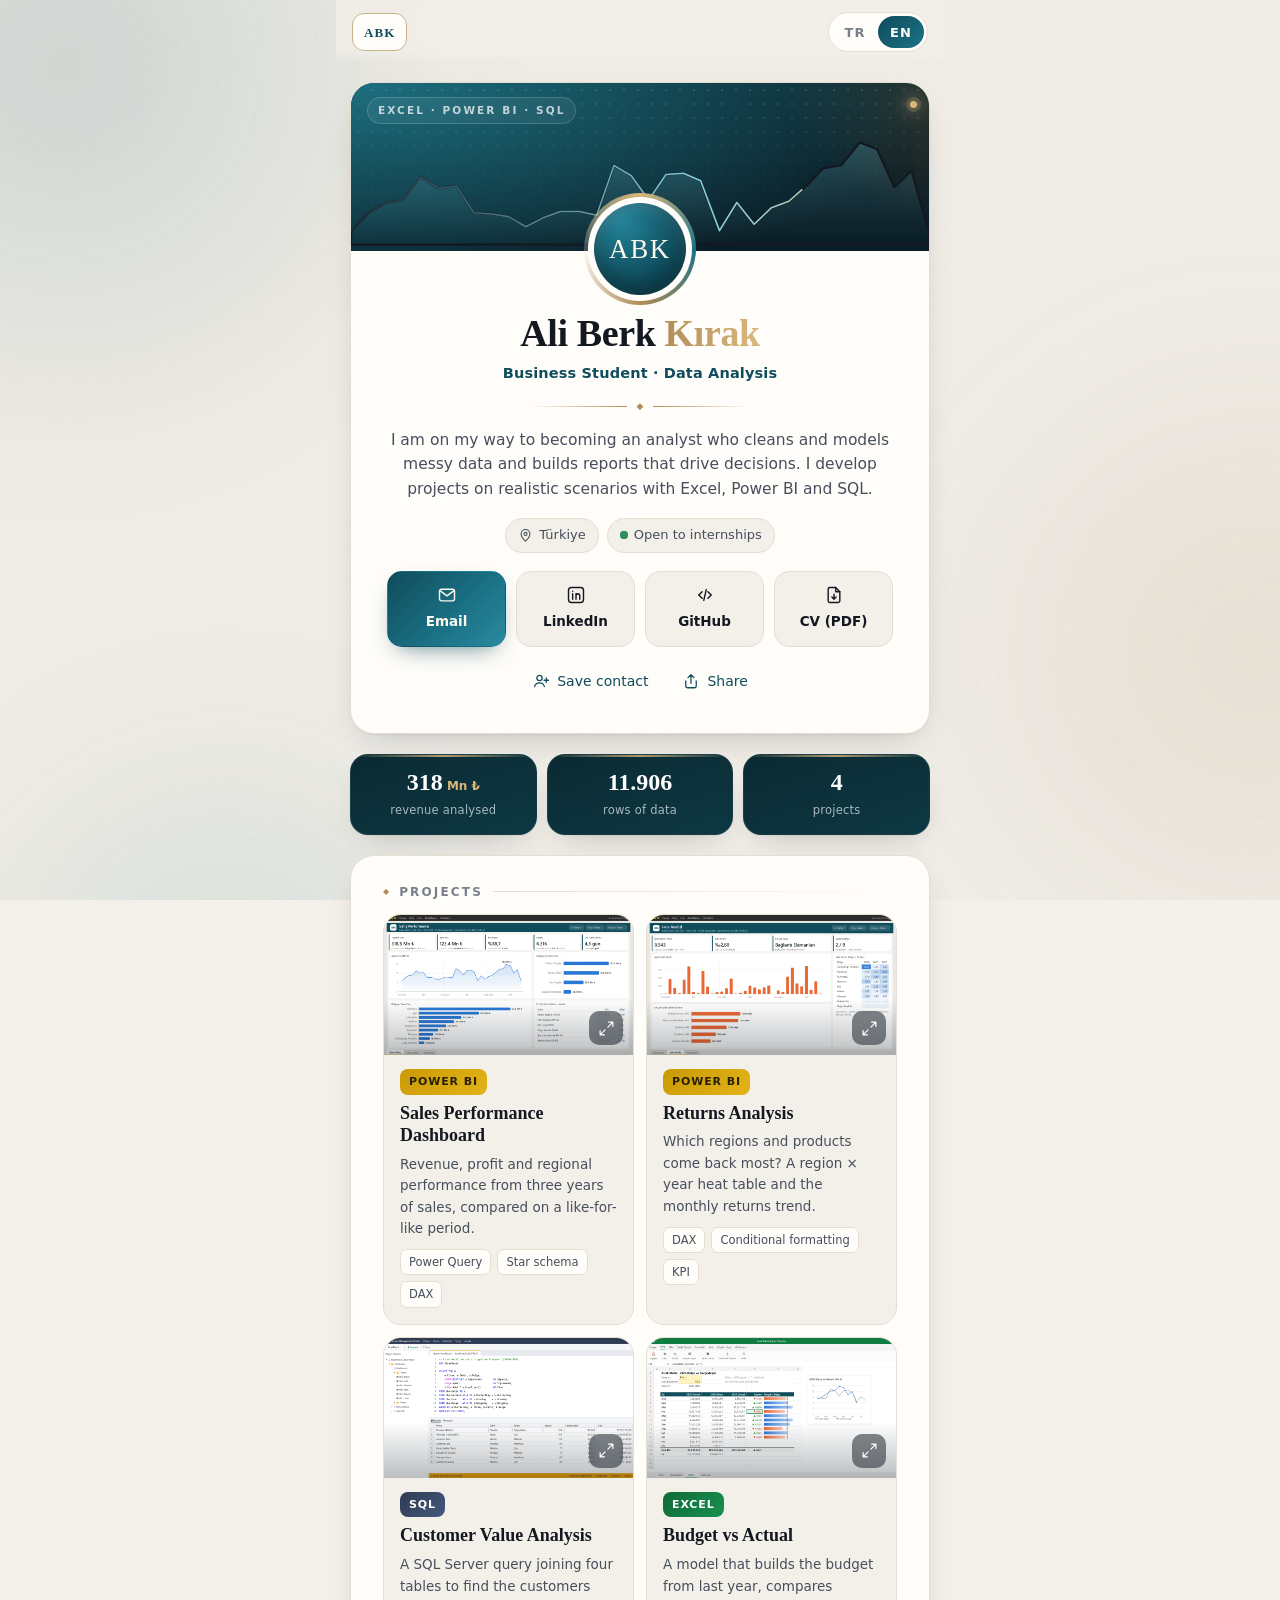
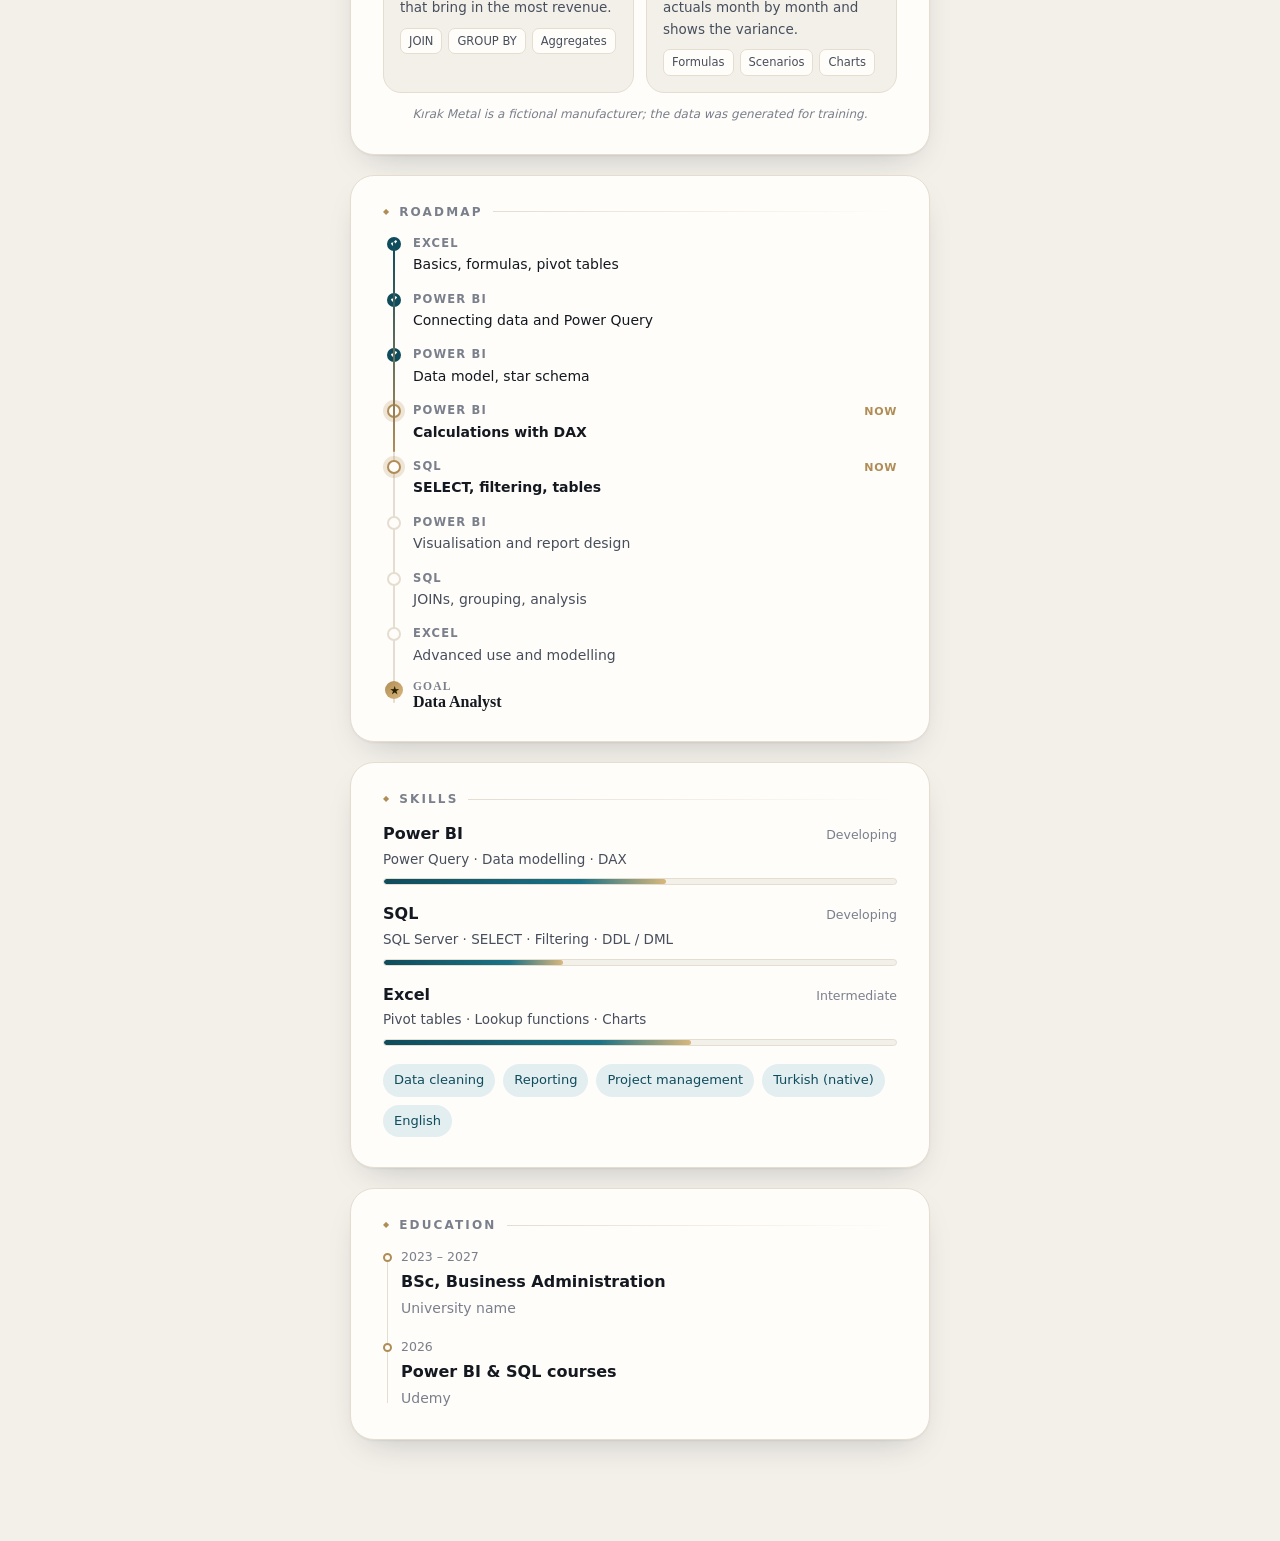
==== index.html @ a9031832 "Süslü tasarım, Ali Berk Kırak, proje görselleri (Kırak Metal), yol haritası" ====
<!DOCTYPE html>
<html lang="tr" data-lang="tr">
<head>
<meta charset="utf-8">
<meta name="viewport" content="width=device-width, initial-scale=1, viewport-fit=cover">
<title>Ali Berk Kırak · Veri Analizi</title>
<meta name="description" content="Ali Berk Kırak: işletme öğrencisi, veri analizi (Excel, Power BI, SQL). Özgeçmiş ve projeler.">
<meta name="theme-color" content="#f3f0ea" media="(prefers-color-scheme: light)">
<meta name="theme-color" content="#0a0e14" media="(prefers-color-scheme: dark)">
<link rel="canonical" href="https://aliberk.cv/">
<link rel="icon" href="assets/favicon.svg" type="image/svg+xml">
<link rel="apple-touch-icon" href="assets/apple-touch-icon.png">
<meta property="og:type" content="profile">
<meta property="og:url" content="https://aliberk.cv/">
<meta property="og:title" content="Ali Berk Kırak · Veri Analizi">
<meta property="og:description" content="Excel · Power BI · SQL. Özgeçmiş, projeler ve iletişim.">
<meta property="og:image" content="https://aliberk.cv/assets/og.png">
<meta property="og:image:width" content="1200">
<meta property="og:image:height" content="630">
<meta name="twitter:card" content="summary_large_image">
<script>
  // Dil: ?lang= > kayıtlı seçim > tarayıcı dili. Boyamadan önce çalışır, titreme olmaz.
  (function () {
    var d = document.documentElement, l;
    var q = /[?&]lang=(tr|en)\b/.exec(location.search);
    if (q) l = q[1];
    else try { l = localStorage.getItem("lang"); } catch (e) {}
    if (l !== "tr" && l !== "en") l = /^tr/i.test(navigator.language || "tr") ? "tr" : "en";
    d.setAttribute("data-lang", l); d.lang = l; d.classList.add("js");
  })();
</script>
<link rel="stylesheet" href="assets/style.css">
</head>
<body>
<!-- İÇERİK TEMSİLİ: CV bilgileri birlikte yazılınca güncellenecek. -->
<div class="aura" aria-hidden="true"><i></i><i></i><i></i></div>
<a class="skip" href="#main"><span data-l="tr">İçeriğe geç</span><span data-l="en">Skip to content</span></a>

<header class="top">
  <a class="mono" href="#" aria-label="Ali Berk Kırak">ABK</a>
  <div class="lang" role="group" aria-label="Dil / Language">
    <span class="lang-pill" aria-hidden="true"></span>
    <button type="button" data-set="tr" aria-pressed="true">TR</button>
    <button type="button" data-set="en" aria-pressed="false">EN</button>
  </div>
</header>

<main id="main" class="wrap">

  <!-- Kartvizit -->
  <section class="card hero r" aria-labelledby="ad">
    <div class="cover" aria-hidden="true">
      <div class="cover-grid"></div>
      <svg class="cover-line" viewBox="0 0 400 100" preserveAspectRatio="none">
        <defs>
          <linearGradient id="cl" x1="0" x2="1"><stop offset="0" stop-color="#7fd3e0" stop-opacity=".1"/><stop offset=".6" stop-color="#7fd3e0"/><stop offset="1" stop-color="#e6c48a"/></linearGradient>
          <linearGradient id="ca" x1="0" y1="0" x2="0" y2="1"><stop offset="0" stop-color="#7fd3e0" stop-opacity=".22"/><stop offset="1" stop-color="#7fd3e0" stop-opacity="0"/></linearGradient>
        </defs>
        <polygon class="cover-area" fill="url(#ca)" points="0,100 0,90 12,75 24,67 36,65 48,47 61,56 73,54 85,75 97,76 109,78 121,86 133,79 145,74 158,74 170,77 182,38 194,46 206,65 218,45 230,44 242,50 255,89 267,67 279,84 291,71 303,66 315,54 327,40 339,38 352,20 364,25 376,55 388,42 400,90 400,100"/>
        <polyline class="cover-path" pathLength="1" fill="none" stroke="url(#cl)" stroke-width="1.6" vector-effect="non-scaling-stroke" points="0,90 12,75 24,67 36,65 48,47 61,56 73,54 85,75 97,76 109,78 121,86 133,79 145,74 158,74 170,77 182,38 194,46 206,65 218,45 230,44 242,50 255,89 267,67 279,84 291,71 303,66 315,54 327,40 339,38 352,20 364,25 376,55 388,42 400,90"/>
      </svg>
      <span class="cover-dot"></span>
      <span class="cover-tag">Excel · Power BI · SQL</span>
    </div>

    <div class="hero-body">
      <div class="avatar" aria-hidden="true"><span>ABK</span></div>
      <h1 id="ad">Ali Berk <em>Kırak</em></h1>
      <p class="role">
        <span data-l="tr">İşletme Öğrencisi · Veri Analizi</span>
        <span data-l="en">Business Student · Data Analysis</span>
      </p>
      <div class="orn" aria-hidden="true"><i></i><b>◆</b><i></i></div>

      <p class="lead">
        <span data-l="tr">Dağınık veriyi temizleyip modelleyen, ondan karar verdiren raporlar kuran bir analist olma yolundayım. Excel, Power BI ve SQL ile gerçekçi senaryolar üzerinde projeler geliştiriyorum.</span>
        <span data-l="en">I am on my way to becoming an analyst who cleans and models messy data and builds reports that drive decisions. I develop projects on realistic scenarios with Excel, Power BI and SQL.</span>
      </p>

      <ul class="meta">
        <li><svg viewBox="0 0 24 24" aria-hidden="true"><path d="M12 21s-7-6.2-7-11.5A7 7 0 0 1 19 9.5C19 14.8 12 21 12 21z"/><circle cx="12" cy="9.5" r="2.5"/></svg>Türkiye</li>
        <li class="status"><i aria-hidden="true"></i><span data-l="tr">Staj fırsatlarına açık</span><span data-l="en">Open to internships</span></li>
      </ul>

      <nav class="actions" aria-label="İletişim">
        <a class="btn primary" href="mailto:iletisim@aliberk.cv">
          <svg viewBox="0 0 24 24" aria-hidden="true"><rect x="3" y="5" width="18" height="14" rx="2.5"/><path d="m4 7 8 6 8-6"/></svg>
          <span data-l="tr">E-posta</span><span data-l="en">Email</span>
        </a>
        <a class="btn" href="#" data-todo="linkedin" rel="noopener">
          <svg viewBox="0 0 24 24" aria-hidden="true"><rect x="3" y="3" width="18" height="18" rx="3.5"/><path d="M8 10.5V17M8 7.5v.01M12 17v-3.6c0-1.7 1-2.9 2.4-2.9S16.5 11.6 16.5 13.3V17M12 10.5V17"/></svg>
          LinkedIn
        </a>
        <a class="btn" href="https://github.com/aliberkkirak" target="_blank" rel="noopener">
          <svg viewBox="0 0 24 24" aria-hidden="true"><path d="m8.5 8-4 4 4 4M15.5 8l4 4-4 4M13.5 5.5l-3 13"/></svg>
          GitHub
        </a>
        <a class="btn" href="assets/Ali-Berk-Kirak-CV.pdf" data-todo="cv">
          <svg viewBox="0 0 24 24" aria-hidden="true"><path d="M14 3H7a2 2 0 0 0-2 2v14a2 2 0 0 0 2 2h10a2 2 0 0 0 2-2V8z"/><path d="M14 3v5h5M12 11v6M9.5 14.5 12 17l2.5-2.5"/></svg>
          CV (PDF)
        </a>
      </nav>

      <div class="sub-actions">
        <a class="link" href="assets/ali-berk-kirak.vcf" download>
          <svg viewBox="0 0 24 24" aria-hidden="true"><circle cx="10" cy="8" r="3.5"/><path d="M3.5 19.5c.8-3.3 3.4-5 6.5-5s5.7 1.7 6.5 5M19 8v6M16 11h6"/></svg>
          <span data-l="tr">Rehbere ekle</span><span data-l="en">Save contact</span>
        </a>
        <button class="link" type="button" id="paylas">
          <svg viewBox="0 0 24 24" aria-hidden="true"><path d="M12 15V3.5M8 7.5l4-4 4 4M5 12v6.5A2.5 2.5 0 0 0 7.5 21h9a2.5 2.5 0 0 0 2.5-2.5V12"/></svg>
          <span data-l="tr">Paylaş</span><span data-l="en">Share</span>
        </button>
      </div>
    </div>
  </section>

  <!-- Rakamlar -->
  <section class="stats r" aria-label="Özet">
    <div class="stat"><strong><span class="say" data-hedef="318">318</span><small> Mn ₺</small></strong><span data-l="tr">analiz edilen ciro</span><span data-l="en">revenue analysed</span></div>
    <div class="stat"><strong><span class="say" data-hedef="11906">11.906</span></strong><span data-l="tr">satır veri</span><span data-l="en">rows of data</span></div>
    <div class="stat"><strong><span class="say" data-hedef="4">4</span></strong><span data-l="tr">proje</span><span data-l="en">projects</span></div>
  </section>

  <!-- Projeler -->
  <section class="card r" aria-labelledby="h-proje" id="projeler">
    <h2 id="h-proje"><span data-l="tr">Projeler</span><span data-l="en">Projects</span></h2>
    <div class="projects" id="carousel">
      <article class="project">
        <button class="shot" type="button" data-i="0" aria-label="Büyüt">
          <img src="assets/proje/pbi-satis.png" alt="Power BI satış performans paneli" width="1920" height="1080" loading="lazy">
          <span class="zoom" aria-hidden="true"><svg viewBox="0 0 24 24"><path d="M15 3h6v6M9 21H3v-6M21 3l-7 7M3 21l7-7"/></svg></span>
        </button>
        <div class="p-body">
          <span class="tag pbi">Power BI</span>
          <h3><span data-l="tr">Satış Performans Paneli</span><span data-l="en">Sales Performance Dashboard</span></h3>
          <p><span data-l="tr">Üç yıllık satış verisinden ciro, kâr ve bölge performansı. Yıllar aynı dönemle karşılaştırılıyor.</span><span data-l="en">Revenue, profit and regional performance from three years of sales, compared on a like-for-like period.</span></p>
          <ul class="uses"><li>Power Query</li><li><span data-l="tr">Yıldız şema</span><span data-l="en">Star schema</span></li><li>DAX</li></ul>
        </div>
      </article>
      <article class="project">
        <button class="shot" type="button" data-i="1" aria-label="Büyüt">
          <img src="assets/proje/pbi-iade.png" alt="Power BI iade analizi paneli" width="1920" height="1080" loading="lazy">
          <span class="zoom" aria-hidden="true"><svg viewBox="0 0 24 24"><path d="M15 3h6v6M9 21H3v-6M21 3l-7 7M3 21l7-7"/></svg></span>
        </button>
        <div class="p-body">
          <span class="tag pbi">Power BI</span>
          <h3><span data-l="tr">İade Analizi</span><span data-l="en">Returns Analysis</span></h3>
          <p><span data-l="tr">Hangi bölge ve ürün daha çok geri dönüyor? Bölge × yıl ısı tablosu ve aylık iade trendi.</span><span data-l="en">Which regions and products come back most? A region × year heat table and the monthly returns trend.</span></p>
          <ul class="uses"><li>DAX</li><li><span data-l="tr">Koşullu biçim</span><span data-l="en">Conditional formatting</span></li><li>KPI</li></ul>
        </div>
      </article>
      <article class="project">
        <button class="shot" type="button" data-i="2" aria-label="Büyüt">
          <img src="assets/proje/sql-musteri.png" alt="SQL Server müşteri analizi sorgusu" width="1920" height="1080" loading="lazy">
          <span class="zoom" aria-hidden="true"><svg viewBox="0 0 24 24"><path d="M15 3h6v6M9 21H3v-6M21 3l-7 7M3 21l7-7"/></svg></span>
        </button>
        <div class="p-body">
          <span class="tag sql">SQL</span>
          <h3><span data-l="tr">Müşteri Değer Analizi</span><span data-l="en">Customer Value Analysis</span></h3>
          <p><span data-l="tr">SQL Server'da dört tabloyu birleştirip en çok ciro getiren müşterileri bulan sorgu.</span><span data-l="en">A SQL Server query joining four tables to find the customers that bring in the most revenue.</span></p>
          <ul class="uses"><li>JOIN</li><li>GROUP BY</li><li><span data-l="tr">Toplama fonksiyonları</span><span data-l="en">Aggregates</span></li></ul>
        </div>
      </article>
      <article class="project">
        <button class="shot" type="button" data-i="3" aria-label="Büyüt">
          <img src="assets/proje/excel-butce.png" alt="Excel bütçe ve gerçekleşen modeli" width="1920" height="1080" loading="lazy">
          <span class="zoom" aria-hidden="true"><svg viewBox="0 0 24 24"><path d="M15 3h6v6M9 21H3v-6M21 3l-7 7M3 21l7-7"/></svg></span>
        </button>
        <div class="p-body">
          <span class="tag xl">Excel</span>
          <h3><span data-l="tr">Bütçe ve Gerçekleşen</span><span data-l="en">Budget vs Actual</span></h3>
          <p><span data-l="tr">Geçen yıldan bütçe kuran, gerçekleşeni ay ay karşılaştıran ve sapmayı gösteren model.</span><span data-l="en">A model that builds the budget from last year, compares actuals month by month and shows the variance.</span></p>
          <ul class="uses"><li><span data-l="tr">Formüller</span><span data-l="en">Formulas</span></li><li><span data-l="tr">Senaryo</span><span data-l="en">Scenarios</span></li><li><span data-l="tr">Grafik</span><span data-l="en">Charts</span></li></ul>
        </div>
      </article>
    </div>
    <div class="dots" aria-hidden="true"><i class="on"></i><i></i><i></i><i></i></div>
    <p class="note">
      <span data-l="tr">Kırak Metal kurgusal bir imalat şirketidir; veriler eğitim amacıyla üretilmiştir.</span>
      <span data-l="en">Kırak Metal is a fictional manufacturer; the data was generated for training.</span>
    </p>
  </section>

  <!-- Yol haritası -->
  <section class="card r" aria-labelledby="h-yol">
    <h2 id="h-yol"><span data-l="tr">Yol Haritası</span><span data-l="en">Roadmap</span></h2>
    <ol class="road">
      <li class="done"><b>Excel</b><span data-l="tr">Temeller, formüller, pivot tablolar</span><span data-l="en">Basics, formulas, pivot tables</span></li>
      <li class="done"><b>Power BI</b><span data-l="tr">Veri bağlama ve Power Query</span><span data-l="en">Connecting data and Power Query</span></li>
      <li class="done"><b>Power BI</b><span data-l="tr">Veri modeli, yıldız şema</span><span data-l="en">Data model, star schema</span></li>
      <li class="now"><b>Power BI</b><span data-l="tr">DAX ile hesaplamalar</span><span data-l="en">Calculations with DAX</span><em><span data-l="tr">Şu an</span><span data-l="en">Now</span></em></li>
      <li class="now"><b>SQL</b><span data-l="tr">SELECT, filtreleme, tablolar</span><span data-l="en">SELECT, filtering, tables</span><em><span data-l="tr">Şu an</span><span data-l="en">Now</span></em></li>
      <li><b>Power BI</b><span data-l="tr">Görselleştirme ve rapor tasarımı</span><span data-l="en">Visualisation and report design</span></li>
      <li><b>SQL</b><span data-l="tr">JOIN, gruplama, analiz</span><span data-l="en">JOINs, grouping, analysis</span></li>
      <li><b>Excel</b><span data-l="tr">İleri seviye ve modelleme</span><span data-l="en">Advanced use and modelling</span></li>
      <li class="goal"><b><span data-l="tr">Hedef</span><span data-l="en">Goal</span></b><span data-l="tr">Veri Analisti</span><span data-l="en">Data Analyst</span></li>
    </ol>
  </section>

  <!-- Yetkinlikler -->
  <section class="card r" aria-labelledby="h-yetkinlik">
    <h2 id="h-yetkinlik"><span data-l="tr">Yetkinlikler</span><span data-l="en">Skills</span></h2>
    <div class="skills">
      <div class="skill">
        <div class="skill-top"><strong>Power BI</strong><em><span data-l="tr">Gelişiyor</span><span data-l="en">Developing</span></em></div>
        <p>Power Query · <span data-l="tr">Veri modeli</span><span data-l="en">Data modelling</span> · DAX</p>
        <div class="bar" style="--v:.55"><span></span></div>
      </div>
      <div class="skill">
        <div class="skill-top"><strong>SQL</strong><em><span data-l="tr">Gelişiyor</span><span data-l="en">Developing</span></em></div>
        <p>SQL Server · SELECT · <span data-l="tr">Filtreleme</span><span data-l="en">Filtering</span> · DDL / DML</p>
        <div class="bar" style="--v:.35"><span></span></div>
      </div>
      <div class="skill">
        <div class="skill-top"><strong>Excel</strong><em><span data-l="tr">Orta</span><span data-l="en">Intermediate</span></em></div>
        <p><span data-l="tr">Pivot tablolar · Arama fonksiyonları · Grafikler</span><span data-l="en">Pivot tables · Lookup functions · Charts</span></p>
        <div class="bar" style="--v:.6"><span></span></div>
      </div>
    </div>
    <ul class="chips" aria-label="Diğer">
      <li><span data-l="tr">Veri temizleme</span><span data-l="en">Data cleaning</span></li>
      <li><span data-l="tr">Raporlama</span><span data-l="en">Reporting</span></li>
      <li><span data-l="tr">Proje yönetimi</span><span data-l="en">Project management</span></li>
      <li><span data-l="tr">Türkçe (ana dil)</span><span data-l="en">Turkish (native)</span></li>
      <li><span data-l="tr">İngilizce</span><span data-l="en">English</span></li>
    </ul>
  </section>

  <!-- Eğitim -->
  <section class="card r" aria-labelledby="h-egitim">
    <h2 id="h-egitim"><span data-l="tr">Eğitim</span><span data-l="en">Education</span></h2>
    <ol class="timeline">
      <li>
        <time>2023 – 2027</time>
        <strong><span data-l="tr">İşletme, Lisans</span><span data-l="en">BSc, Business Administration</span></strong>
        <span class="muted"><span data-l="tr">Üniversite adı</span><span data-l="en">University name</span></span>
      </li>
      <li>
        <time>2026</time>
        <strong><span data-l="tr">Power BI ve SQL eğitimleri</span><span data-l="en">Power BI &amp; SQL courses</span></strong>
        <span class="muted">Udemy</span>
      </li>
    </ol>
  </section>

  <footer class="foot r">
    <div class="orn" aria-hidden="true"><i></i><b>◆</b><i></i></div>
    <p>© <span id="yil">2026</span> Ali Berk Kırak · aliberk.cv</p>
  </footer>
</main>

<dialog class="lb" id="lb" aria-label="Proje görseli">
  <div class="lb-top">
    <span class="lb-say"></span>
    <button type="button" class="lb-x" aria-label="Kapat"><svg viewBox="0 0 24 24"><path d="M6 6l12 12M18 6 6 18"/></svg></button>
  </div>
  <div class="lb-sahne"><img alt=""></div>
  <p class="lb-alt"></p>
  <div class="lb-nav">
    <button type="button" class="lb-onceki" aria-label="Önceki"><svg viewBox="0 0 24 24"><path d="m15 5-7 7 7 7"/></svg></button>
    <span class="lb-ipucu"><span data-l="tr">Yakınlaştırmak için iki parmakla aç · telefonu yan çevir</span><span data-l="en">Pinch to zoom · turn your phone sideways</span></span>
    <button type="button" class="lb-sonraki" aria-label="Sonraki"><svg viewBox="0 0 24 24"><path d="m9 5 7 7-7 7"/></svg></button>
  </div>
</dialog>

<div class="toast" role="status" aria-live="polite"></div>
<script src="assets/app.js" defer></script>
</body>
</html>
---- assets/style.css ----
/* aliberk.cv · telefon önce, resmi ama süslü kartvizit */
:root {
  --bg: #f3f0ea;
  --bg2: #e9e3d8;
  --card: #fffdf9;
  --ink: #141820;
  --ink2: #474e5c;
  --muted: #7a7f8c;
  --line: #e4ddd0;
  --accent: #0f4c5c;
  --accent2: #1b7286;
  --accent-soft: #e2eef0;
  --gold: #b08d57;
  --gold2: #d9b77c;
  --ok: #2f8f5b;
  --night: #0b2a33;
  --shadow: 0 1px 2px rgba(20, 24, 32, .05), 0 14px 36px -18px rgba(20, 24, 32, .28);
  --r: 24px;
  --serif: "Iowan Old Style", "Palatino Linotype", Palatino, "Book Antiqua", Georgia, serif;
  --sans: system-ui, -apple-system, "Segoe UI", Roboto, "Helvetica Neue", Arial, sans-serif;
  --ease: cubic-bezier(.22, .8, .24, 1);
  color-scheme: light dark;
}
@media (prefers-color-scheme: dark) {
  :root {
    --bg: #0a0e14;
    --bg2: #0f1720;
    --card: #131a23;
    --ink: #ece9e2;
    --ink2: #b6bac3;
    --muted: #8a909c;
    --line: #232c38;
    --accent: #7fc4d1;
    --accent2: #a6dbe4;
    --accent-soft: #15303a;
    --gold: #d1ad74;
    --gold2: #e6c891;
    --ok: #56c287;
    --shadow: 0 1px 2px rgba(0, 0, 0, .35), 0 16px 40px -18px rgba(0, 0, 0, .7);
  }
}

*, *::before, *::after { box-sizing: border-box; }
html { -webkit-text-size-adjust: 100%; scroll-behavior: smooth; }
html, body { overflow-x: clip; }
body {
  margin: 0;
  min-height: 100dvh;
  font: 16px/1.6 var(--sans);
  color: var(--ink);
  background: var(--bg);
  -webkit-font-smoothing: antialiased;
  -webkit-tap-highlight-color: transparent;
  padding: env(safe-area-inset-top) env(safe-area-inset-right) env(safe-area-inset-bottom) env(safe-area-inset-left);
}
/* İnce kâğıt dokusu */
body::before {
  content: ""; position: fixed; inset: 0; z-index: -1; pointer-events: none; opacity: .5;
  background-image: url("data:image/svg+xml,%3Csvg xmlns='http://www.w3.org/2000/svg' width='160' height='160'%3E%3Cfilter id='n'%3E%3CfeTurbulence type='fractalNoise' baseFrequency='.9' numOctaves='2' stitchTiles='stitch'/%3E%3CfeColorMatrix values='0 0 0 0 0 0 0 0 0 0 0 0 0 0 0 0 0 0 .06 0'/%3E%3C/filter%3E%3Crect width='100%25' height='100%25' filter='url(%23n)'/%3E%3C/svg%3E");
}
/* Arkada yavaş süzülen renk lekeleri */
.aura { position: fixed; inset: 0; z-index: -2; overflow: hidden; pointer-events: none; }
.aura i { position: absolute; border-radius: 50%; filter: blur(70px); opacity: .55; animation: suz 26s ease-in-out infinite alternate; }
.aura i:nth-child(1) { width: 70vmax; height: 70vmax; left: -30vmax; top: -30vmax; background: radial-gradient(circle, color-mix(in srgb, var(--accent) 28%, transparent), transparent 65%); }
.aura i:nth-child(2) { width: 60vmax; height: 60vmax; right: -28vmax; top: 30vh; background: radial-gradient(circle, color-mix(in srgb, var(--gold) 26%, transparent), transparent 65%); animation-duration: 32s; animation-delay: -8s; }
.aura i:nth-child(3) { width: 55vmax; height: 55vmax; left: -10vmax; bottom: -35vmax; background: radial-gradient(circle, color-mix(in srgb, var(--accent2) 22%, transparent), transparent 65%); animation-duration: 38s; animation-delay: -14s; }
@keyframes suz { from { transform: translate3d(0, 0, 0) scale(1); } to { transform: translate3d(6vmax, 4vmax, 0) scale(1.12); } }

svg { width: 20px; height: 20px; flex: none; fill: none; stroke: currentColor; stroke-width: 1.7; stroke-linecap: round; stroke-linejoin: round; }
a { color: inherit; }
button { font: inherit; color: inherit; }
:focus-visible { outline: 2px solid var(--accent); outline-offset: 3px; border-radius: 10px; }
.skip { position: absolute; left: -999px; top: 8px; background: var(--card); padding: 8px 14px; border-radius: 10px; z-index: 10; }
.skip:focus { left: 12px; }

/* Dil: yalnız seçili dil görünür. JS yoksa Türkçe kalır. */
[data-l="en"] { display: none; }
html[data-lang="en"] [data-l="en"] { display: revert; }
html[data-lang="en"] [data-l="tr"] { display: none; }
main { transition: opacity .18s ease; }
html.swap main { opacity: 0; }

/* Üst çubuk */
.top {
  position: sticky; top: 0; z-index: 5;
  display: flex; align-items: center; justify-content: space-between;
  max-width: 38rem; margin: 0 auto; padding: 12px 16px;
  backdrop-filter: saturate(1.5) blur(16px); -webkit-backdrop-filter: saturate(1.5) blur(16px);
  background: color-mix(in srgb, var(--bg) 66%, transparent);
  mask-image: linear-gradient(#000 80%, transparent); -webkit-mask-image: linear-gradient(#000 80%, transparent);
}
.mono {
  font: 600 13px/1 var(--serif); letter-spacing: .08em; text-decoration: none;
  height: 38px; padding: 0 11px; display: grid; place-items: center;
  border: 1px solid color-mix(in srgb, var(--gold) 55%, var(--line)); border-radius: 12px;
  background: var(--card); color: var(--accent);
}
.lang { position: relative; display: flex; padding: 3px; border: 1px solid var(--line); border-radius: 999px; background: var(--card); }
.lang button {
  position: relative; z-index: 1; border: 0; background: none; cursor: pointer;
  font: 600 13px/1 var(--sans); letter-spacing: .08em; color: var(--muted);
  width: 46px; height: 32px; border-radius: 999px; transition: color .25s var(--ease);
}
.lang button[aria-pressed="true"] { color: var(--card); }
.lang-pill { position: absolute; top: 3px; left: 3px; width: 46px; height: 32px; border-radius: 999px; background: linear-gradient(135deg, var(--accent), var(--accent2)); transition: transform .4s var(--ease); }
html[data-lang="en"] .lang-pill { transform: translateX(46px); }

/* Düzen */
.wrap { max-width: 38rem; margin: 0 auto; padding: 2px 14px 28px; display: grid; grid-template-columns: minmax(0, 1fr); gap: 16px; }
.card {
  min-width: 0; background: var(--card); border: 1px solid var(--line); border-radius: var(--r);
  padding: 22px 20px; box-shadow: var(--shadow); position: relative;
}
h2 {
  margin: 0 0 16px; font: 600 12px/1 var(--sans); letter-spacing: .18em; text-transform: uppercase; color: var(--muted);
  display: flex; align-items: center; gap: 10px;
}
h2::before { content: "◆"; font-size: 8px; color: var(--gold); letter-spacing: 0; }
h2::after { content: ""; flex: 1; height: 1px; background: linear-gradient(90deg, var(--line), transparent); }
p { margin: 0; color: var(--ink2); }

/* ---------- Kartvizit ---------- */
.hero { padding: 0; overflow: hidden; }
.cover {
  position: relative; height: 136px; overflow: hidden;
  background:
    radial-gradient(120% 140% at 0% 0%, #1d6f80 0%, transparent 55%),
    radial-gradient(90% 120% at 100% 0%, #6b5634 0%, transparent 60%),
    linear-gradient(160deg, #0b2a33, #0a1d26 70%);
  background-size: 160% 160%, 160% 160%, 100% 100%;
  animation: kapak 18s ease-in-out infinite alternate;
}
@keyframes kapak { from { background-position: 0% 0%, 100% 0%, 0 0; } to { background-position: 30% 20%, 70% 30%, 0 0; } }
.cover-grid {
  position: absolute; inset: 0; opacity: .35;
  background-image: radial-gradient(rgba(255, 255, 255, .35) 1px, transparent 1.2px);
  background-size: 14px 14px;
  mask-image: linear-gradient(180deg, #000, transparent 90%); -webkit-mask-image: linear-gradient(180deg, #000, transparent 90%);
}
.cover-line { position: absolute; left: 0; right: 0; bottom: 6px; width: 100%; height: 76%; overflow: visible; }
.cover-path { stroke-dasharray: 1; stroke-dashoffset: 1; }
.js .hero.in .cover-path { animation: ciz 2.4s var(--ease) .25s forwards; }
.cover-area { opacity: 0; transition: opacity 1.2s ease 1.4s; }
.hero.in .cover-area, html:not(.js) .cover-area { opacity: 1; }
html:not(.js) .cover-path { stroke-dashoffset: 0; }
@keyframes ciz { to { stroke-dashoffset: 0; } }
.cover-dot { position: absolute; right: 12px; top: 18px; width: 7px; height: 7px; border-radius: 50%; background: var(--gold2); box-shadow: 0 0 0 4px rgba(230, 196, 138, .18), 0 0 18px 4px rgba(230, 196, 138, .45); animation: nabiz2 3s ease-in-out infinite; }
@keyframes nabiz2 { 50% { box-shadow: 0 0 0 8px rgba(230, 196, 138, .06), 0 0 26px 8px rgba(230, 196, 138, .3); } }
.cover-tag {
  position: absolute; left: 16px; top: 14px; font: 600 10.5px/1 var(--sans); letter-spacing: .2em; text-transform: uppercase;
  color: rgba(255, 255, 255, .72); padding: 7px 10px; border-radius: 999px; border: 1px solid rgba(255, 255, 255, .16);
  background: rgba(255, 255, 255, .06); backdrop-filter: blur(6px); -webkit-backdrop-filter: blur(6px);
}
.hero-body { position: relative; padding: 0 20px 22px; text-align: center; }
.avatar {
  position: relative; width: 104px; height: 104px; margin: -54px auto 12px; border-radius: 50%;
  display: grid; place-items: center; isolation: isolate;
}
.avatar::before {
  content: ""; position: absolute; inset: -4px; border-radius: 50%; z-index: -2;
  background: conic-gradient(from 0deg, var(--gold2), var(--accent2), var(--gold), #fff3, var(--gold2));
  animation: don 9s linear infinite;
}
.avatar::after { content: ""; position: absolute; inset: 0; border-radius: 50%; z-index: -1; background: var(--card); }
.avatar span {
  width: 92px; height: 92px; border-radius: 50%; display: grid; place-items: center;
  background: radial-gradient(120% 120% at 30% 20%, #23849a, #0f4c5c 55%, #0a2f39);
  color: #fdf8ee; font: 500 27px/1 var(--serif); letter-spacing: .06em;
  box-shadow: inset 0 -8px 20px rgba(0, 0, 0, .25), inset 0 6px 14px rgba(255, 255, 255, .12);
}
@keyframes don { to { transform: rotate(1turn); } }
h1 { margin: 0; font: 600 clamp(30px, 8.6vw, 38px)/1.08 var(--serif); letter-spacing: -.01em; }
h1 em {
  font-style: normal;
  background: linear-gradient(100deg, var(--gold) 0%, var(--gold2) 45%, var(--gold) 70%, var(--gold2) 100%);
  background-size: 220% 100%; -webkit-background-clip: text; background-clip: text; color: transparent;
  animation: parilti 7s ease-in-out infinite;
}
@keyframes parilti { 0%, 100% { background-position: 0% 0; } 50% { background-position: 100% 0; } }
.role { margin-top: 8px; font-size: 14.5px; font-weight: 600; color: var(--accent); letter-spacing: .01em; }
.orn { display: flex; align-items: center; justify-content: center; gap: 10px; margin: 14px auto 14px; max-width: 220px; }
.orn i { flex: 1; height: 1px; background: linear-gradient(90deg, transparent, var(--gold)); }
.orn i:last-child { background: linear-gradient(90deg, var(--gold), transparent); }
.orn b { font-size: 9px; color: var(--gold); font-weight: 400; }
.lead { font-size: 15.5px; text-align: left; }
@media (min-width: 420px) { .lead { text-align: center; } }

.meta { list-style: none; padding: 0; margin: 16px 0 18px; display: flex; flex-wrap: wrap; gap: 8px; justify-content: center; }
.meta li {
  display: inline-flex; align-items: center; gap: 6px; font-size: 13px; color: var(--ink2);
  padding: 6px 12px; border-radius: 999px; background: var(--bg); border: 1px solid var(--line);
}
.meta svg { width: 15px; height: 15px; }
.status i { width: 8px; height: 8px; border-radius: 50%; background: var(--ok); position: relative; }
.status i::after { content: ""; position: absolute; inset: 0; border-radius: 50%; background: var(--ok); animation: nabiz 2.4s var(--ease) infinite; }
@keyframes nabiz { 0% { transform: scale(1); opacity: .6; } 80%, 100% { transform: scale(2.6); opacity: 0; } }

.actions { display: grid; grid-template-columns: 1fr 1fr; gap: 10px; }
.btn {
  position: relative; overflow: hidden;
  display: flex; align-items: center; justify-content: center; gap: 9px;
  min-height: 52px; padding: 0 14px; border-radius: 15px;
  border: 1px solid var(--line); background: var(--bg);
  font-weight: 600; font-size: 15px; text-decoration: none; color: var(--ink);
  transition: transform .15s var(--ease), border-color .2s, box-shadow .25s;
}
.btn.primary {
  color: #fdf8ee; border-color: transparent;
  background: linear-gradient(135deg, #0f4c5c, #1b7286 60%, #2a8aa0);
  box-shadow: 0 10px 24px -12px rgba(15, 76, 92, .8);
}
.btn.primary::after {
  content: ""; position: absolute; inset: 0; transform: translateX(-120%);
  background: linear-gradient(105deg, transparent 30%, rgba(255, 255, 255, .28) 50%, transparent 70%);
  animation: parla 5.5s ease-in-out 1.5s infinite;
}
@keyframes parla { 0%, 70% { transform: translateX(-120%); } 100% { transform: translateX(120%); } }
.btn:active { transform: scale(.97); }
@media (hover: hover) {
  .btn:hover { border-color: color-mix(in srgb, var(--gold) 60%, var(--line)); box-shadow: 0 8px 20px -12px var(--gold); }
}
.sub-actions { display: flex; justify-content: center; gap: 6px; margin-top: 12px; }
.link {
  display: inline-flex; align-items: center; gap: 7px; min-height: 44px; padding: 0 14px; border-radius: 12px;
  border: 0; background: none; cursor: pointer; font: 500 14px var(--sans); color: var(--accent); text-decoration: none;
  transition: background .2s;
}
.link svg { width: 18px; height: 18px; }
.link:active { background: var(--accent-soft); }
@media (hover: hover) { .link:hover { background: var(--accent-soft); } }

/* ---------- Rakamlar ---------- */
.stats { display: grid; grid-template-columns: repeat(3, 1fr); gap: 10px; }
.stat {
  text-align: center; padding: 14px 6px 12px; border-radius: 18px; position: relative; overflow: hidden;
  background: linear-gradient(160deg, var(--night), #0d3843); color: #e9f3f5;
  box-shadow: var(--shadow); border: 1px solid rgba(255, 255, 255, .06);
}
.stat::before { content: ""; position: absolute; inset: 0 0 auto; height: 2px; background: linear-gradient(90deg, transparent, var(--gold2), transparent); opacity: .8; }
.stat strong { display: block; font: 600 clamp(19px, 5.6vw, 24px)/1.15 var(--serif); color: #fff; font-variant-numeric: tabular-nums; }
.stat strong small { font: 600 12px var(--sans); color: var(--gold2); }
.stat > span { font-size: 11.5px; color: rgba(233, 243, 245, .7); letter-spacing: .02em; }

/* ---------- Projeler ---------- */
.projects {
  display: grid; grid-auto-flow: column; grid-auto-columns: 86%;
  gap: 12px; overflow-x: auto; scroll-snap-type: x mandatory;
  margin: 0 -20px; padding: 4px 20px 8px; scroll-padding: 20px;
  scrollbar-width: none; overscroll-behavior-x: contain;
}
.projects::-webkit-scrollbar { display: none; }
.project {
  scroll-snap-align: start; border: 1px solid var(--line); border-radius: 18px; overflow: hidden;
  background: var(--bg); display: flex; flex-direction: column;
  transition: transform .35s var(--ease), box-shadow .35s var(--ease);
}
.shot {
  position: relative; display: block; width: 100%; padding: 0; border: 0; cursor: zoom-in;
  aspect-ratio: 16 / 9; overflow: hidden; background: #e8e6e0;
}
.shot img { width: 100%; height: 100%; object-fit: cover; object-position: top left; display: block; transition: transform .6s var(--ease); }
.shot::after { content: ""; position: absolute; inset: 0; background: linear-gradient(180deg, transparent 60%, rgba(10, 20, 28, .28)); }
.zoom {
  position: absolute; right: 10px; bottom: 10px; z-index: 1; width: 34px; height: 34px; border-radius: 10px;
  display: grid; place-items: center; color: #fff; background: rgba(10, 20, 28, .5); backdrop-filter: blur(6px); -webkit-backdrop-filter: blur(6px);
}
.zoom svg { width: 17px; height: 17px; }
@media (hover: hover) {
  .project:hover { transform: translateY(-3px); box-shadow: 0 18px 34px -20px rgba(15, 40, 50, .55); }
  .project:hover .shot img { transform: scale(1.04); }
}
.p-body { padding: 14px 16px 16px; display: flex; flex-direction: column; gap: 7px; flex: 1; }
.project h3 { margin: 0; font: 600 18px/1.25 var(--serif); }
.project p { font-size: 13.5px; }
.tag {
  align-self: flex-start; font-size: 11px; font-weight: 700; letter-spacing: .08em; text-transform: uppercase;
  padding: 4px 9px; border-radius: 8px; color: #fff;
}
.tag.pbi { background: linear-gradient(135deg, #c99a06, #e3b318); color: #2a2100; }
.tag.sql { background: linear-gradient(135deg, #2d3a52, #46597d); }
.tag.xl { background: linear-gradient(135deg, #0e6a37, #18914f); }
.uses { list-style: none; padding: 0; margin: 2px 0 0; display: flex; flex-wrap: wrap; gap: 6px; }
.uses li { font-size: 11.5px; padding: 3px 8px; border-radius: 7px; border: 1px solid var(--line); color: var(--ink2); background: var(--card); }
.dots { display: flex; justify-content: center; gap: 6px; margin-top: 12px; }
.dots i { width: 6px; height: 6px; border-radius: 99px; background: var(--line); transition: width .35s var(--ease), background .35s; }
.dots i.on { width: 20px; background: linear-gradient(90deg, var(--accent), var(--gold)); }
.note { margin-top: 12px; font-size: 12px; color: var(--muted); text-align: center; font-style: italic; }
@media (min-width: 640px) {
  .projects { grid-auto-flow: row; grid-auto-columns: auto; grid-template-columns: 1fr 1fr; overflow: visible; margin: 0; padding: 0; }
  .dots { display: none; }
}

/* ---------- Yol haritası ---------- */
.road { list-style: none; margin: 0; padding: 0 0 0 30px; position: relative; display: grid; gap: 14px; }
.road::before { content: ""; position: absolute; left: 10px; top: 8px; bottom: 8px; width: 2px; background: var(--line); border-radius: 2px; }
.road::after {
  content: ""; position: absolute; left: 10px; top: 8px; width: 2px; border-radius: 2px; height: 0;
  background: linear-gradient(180deg, var(--accent), var(--gold)); transition: height 1.6s var(--ease) .2s;
}
.in .road::after, html:not(.js) .road::after { height: 44%; }
.road li { position: relative; display: grid; gap: 1px; font-size: 14px; color: var(--ink2); }
.road li b { font-size: 11.5px; font-weight: 700; letter-spacing: .1em; text-transform: uppercase; color: var(--muted); }
.road li::before {
  content: ""; position: absolute; left: -26px; top: 3px; width: 14px; height: 14px; border-radius: 50%;
  background: var(--card); border: 2px solid var(--line);
}
.road li.done::before { background: var(--accent); border-color: var(--accent); }
.road li.done::after { content: ""; position: absolute; left: -22px; top: 7px; width: 6px; height: 3px; border: solid var(--card); border-width: 0 0 2px 2px; transform: rotate(-45deg); }
.road li.done { color: var(--ink); }
.road li.now::before { border-color: var(--gold); background: var(--card); box-shadow: 0 0 0 4px color-mix(in srgb, var(--gold) 22%, transparent); animation: simdi 2.2s ease-in-out infinite; }
@keyframes simdi { 50% { box-shadow: 0 0 0 8px color-mix(in srgb, var(--gold) 8%, transparent); } }
.road li.now { color: var(--ink); font-weight: 600; }
.road li em { position: absolute; right: 0; top: 2px; font-style: normal; font-size: 11px; font-weight: 700; color: var(--gold); letter-spacing: .06em; text-transform: uppercase; }
.road li.goal::before { content: "★"; display: grid; place-items: center; font-size: 10px; color: #2a2100; border: 0; width: 18px; height: 18px; left: -28px; top: 1px; background: linear-gradient(135deg, var(--gold), var(--gold2)); }
.road li.goal { font: 600 16px var(--serif); color: var(--ink); }

/* ---------- Yetkinlikler ---------- */
.skills { display: grid; gap: 16px; }
.skill-top { display: flex; align-items: baseline; justify-content: space-between; gap: 10px; }
.skill-top strong { font-size: 16px; }
.skill-top em { font-style: normal; font-size: 12.5px; color: var(--muted); }
.skill p { font-size: 13.5px; margin: 2px 0 8px; }
.bar { height: 7px; border-radius: 99px; background: var(--bg); border: 1px solid var(--line); overflow: hidden; }
.bar span {
  display: block; height: 100%; width: calc(var(--v) * 100%); border-radius: inherit;
  background: linear-gradient(90deg, var(--accent), var(--accent2) 70%, var(--gold2));
  transform-origin: left; transform: scaleX(0); transition: transform 1.2s var(--ease) .15s;
}
html:not(.js) .bar span, .in .bar span { transform: scaleX(1); }
.chips { list-style: none; padding: 0; margin: 18px 0 0; display: flex; flex-wrap: wrap; gap: 8px; }
.chips li { font-size: 13px; padding: 6px 11px; border-radius: 999px; background: var(--accent-soft); color: var(--accent); }

/* ---------- Eğitim ---------- */
.timeline { list-style: none; margin: 0; padding: 0 0 0 18px; position: relative; display: grid; gap: 18px; }
.timeline::before { content: ""; position: absolute; left: 4px; top: 6px; bottom: 6px; width: 1px; background: var(--line); }
.timeline li { position: relative; display: grid; gap: 2px; }
.timeline li::before { content: ""; position: absolute; left: -18px; top: 6px; width: 9px; height: 9px; border-radius: 50%; background: var(--card); border: 2px solid var(--gold); }
.timeline time { font-size: 12.5px; color: var(--muted); font-variant-numeric: tabular-nums; }
.muted { color: var(--muted); font-size: 14px; }

.foot { text-align: center; padding: 4px 0 6px; }
.foot .orn { margin: 0 auto 8px; }
.foot p { font-size: 12.5px; color: var(--muted); letter-spacing: .02em; }

/* ---------- Tam ekran görsel ---------- */
.lb {
  width: 100vw; height: 100dvh; max-width: none; max-height: none; margin: 0; padding: 0; border: 0;
  background: rgba(6, 12, 17, .94); color: #fff; display: none; flex-direction: column;
}
.lb[open] { display: flex; animation: ac .3s var(--ease); }
.lb::backdrop { background: transparent; }
@keyframes ac { from { opacity: 0; } }
.lb-top { display: flex; align-items: center; justify-content: space-between; padding: calc(10px + env(safe-area-inset-top)) 14px 6px; }
.lb-say { font-size: 13px; color: rgba(255, 255, 255, .7); letter-spacing: .08em; }
.lb button { border: 0; background: rgba(255, 255, 255, .1); width: 44px; height: 44px; border-radius: 14px; display: grid; place-items: center; cursor: pointer; }
.lb-sahne { flex: 1; display: grid; place-items: center; overflow: auto; padding: 8px; touch-action: pan-x pan-y pinch-zoom; }
.lb-sahne img { max-width: 100%; max-height: 100%; border-radius: 10px; box-shadow: 0 20px 60px rgba(0, 0, 0, .5); transition: transform .3s var(--ease), opacity .2s; }
.lb-alt { text-align: center; color: #fff; font: 600 16px var(--serif); padding: 0 16px; }
.lb-nav { display: flex; align-items: center; justify-content: space-between; gap: 10px; padding: 10px 14px calc(14px + env(safe-area-inset-bottom)); }
.lb-ipucu { font-size: 12px; color: rgba(255, 255, 255, .55); text-align: center; }

/* Bildirim */
.toast {
  position: fixed; left: 50%; bottom: calc(18px + env(safe-area-inset-bottom)); z-index: 20;
  transform: translate(-50%, 20px); opacity: 0; pointer-events: none;
  background: var(--ink); color: var(--bg); font-size: 14px; font-weight: 500;
  padding: 11px 18px; border-radius: 12px; box-shadow: var(--shadow);
  transition: opacity .25s, transform .35s var(--ease);
}
.toast.on { opacity: 1; transform: translate(-50%, 0); }

/* Akış: kartlar sırayla belirir */
.js .r { opacity: 0; transform: translateY(18px) scale(.985); transition: opacity .8s var(--ease), transform .8s var(--ease); }
.js .r.in { opacity: 1; transform: none; }

/* Geniş ekran */
@media (min-width: 720px) {
  .wrap { padding-top: 18px; gap: 20px; }
  .card { padding: 30px 32px; }
  .hero { padding: 0; }
  .hero-body { padding: 0 36px 30px; }
  .cover { height: 168px; }
  .actions { grid-template-columns: repeat(4, 1fr); }
  .btn { flex-direction: column; gap: 6px; min-height: 76px; font-size: 13.5px; }
  .projects { margin: 0; }
}

@media (prefers-reduced-motion: reduce) {
  *, *::before, *::after { animation: none !important; transition: none !important; }
  .js .r { opacity: 1; transform: none; }
  .bar span { transform: none; }
  .cover-path { stroke-dashoffset: 0; }
  .cover-area { opacity: 1; }
  .road::after { height: 44%; }
  html { scroll-behavior: auto; }
}
@media print {
  .top, .actions, .sub-actions, .toast, .aura, .lb { display: none; }
  body { background: #fff; }
  .card { box-shadow: none; break-inside: avoid; }
  .js .r { opacity: 1; transform: none; }
}
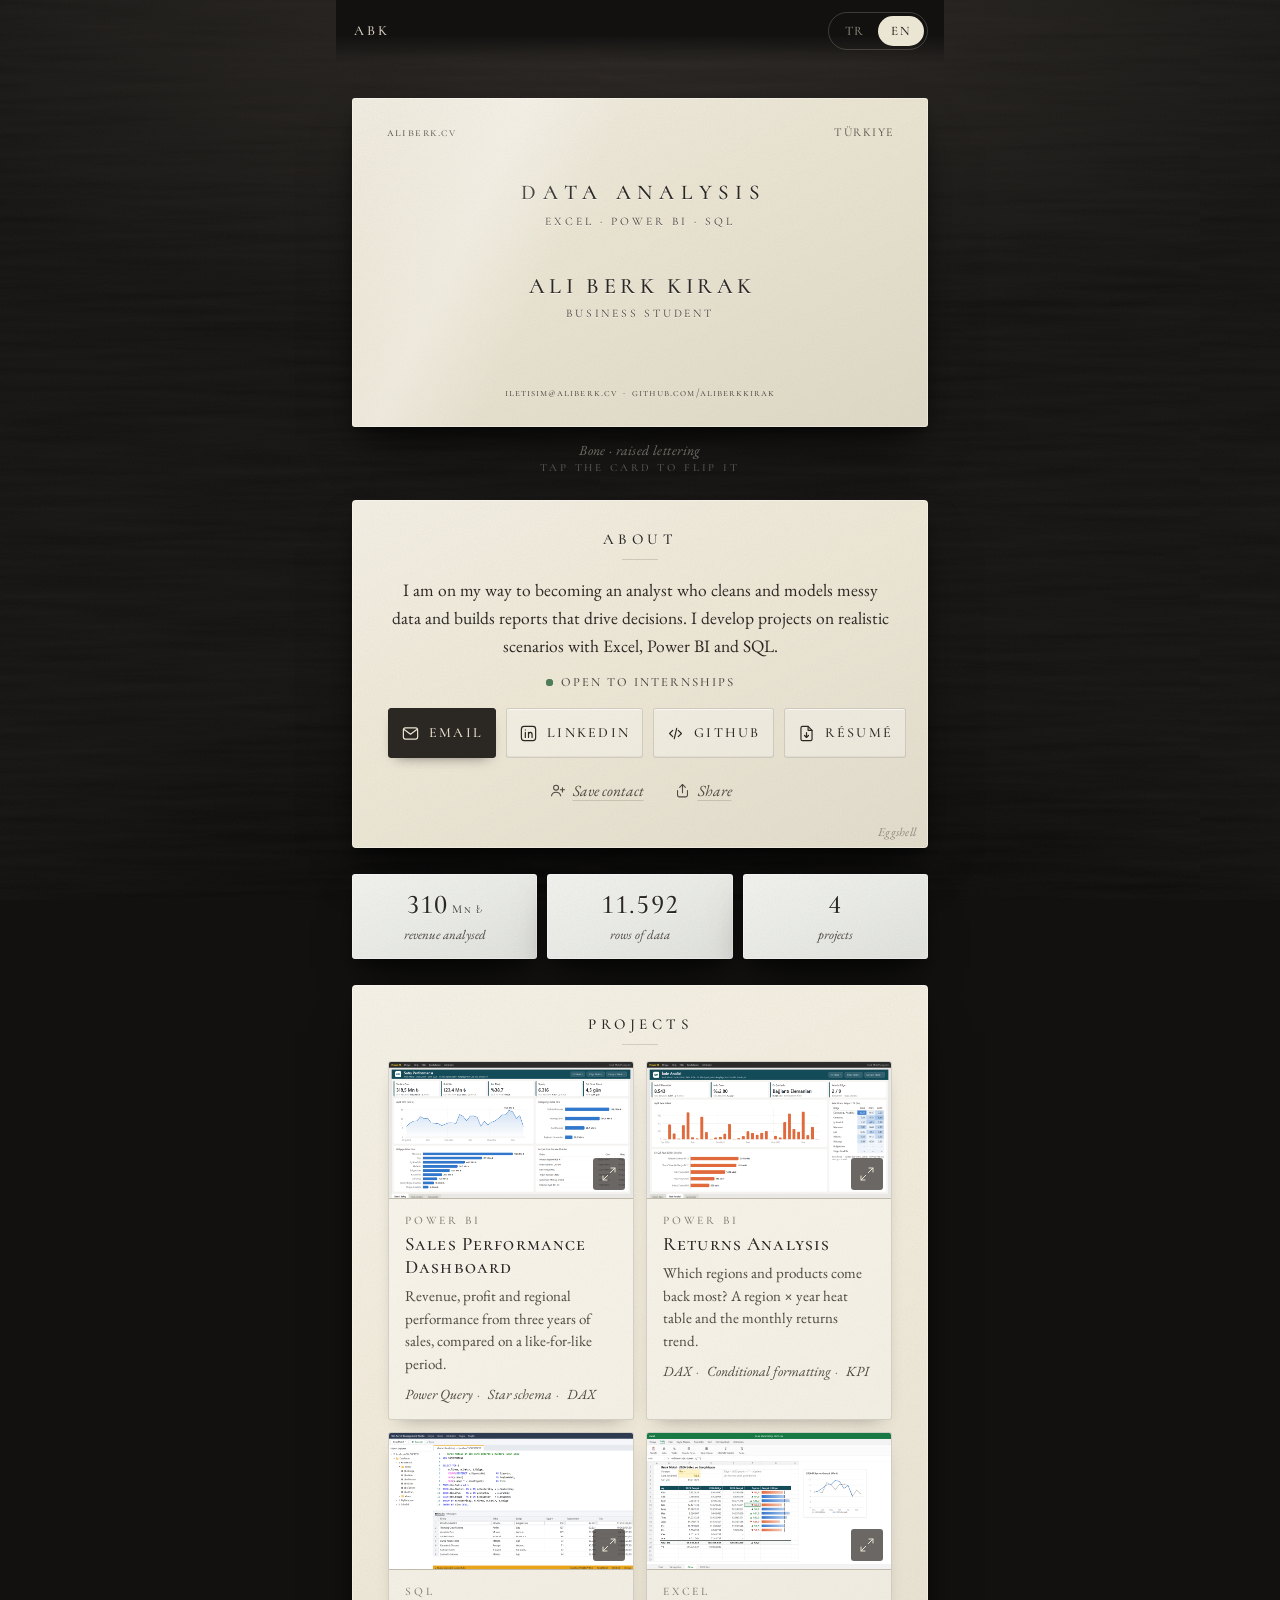
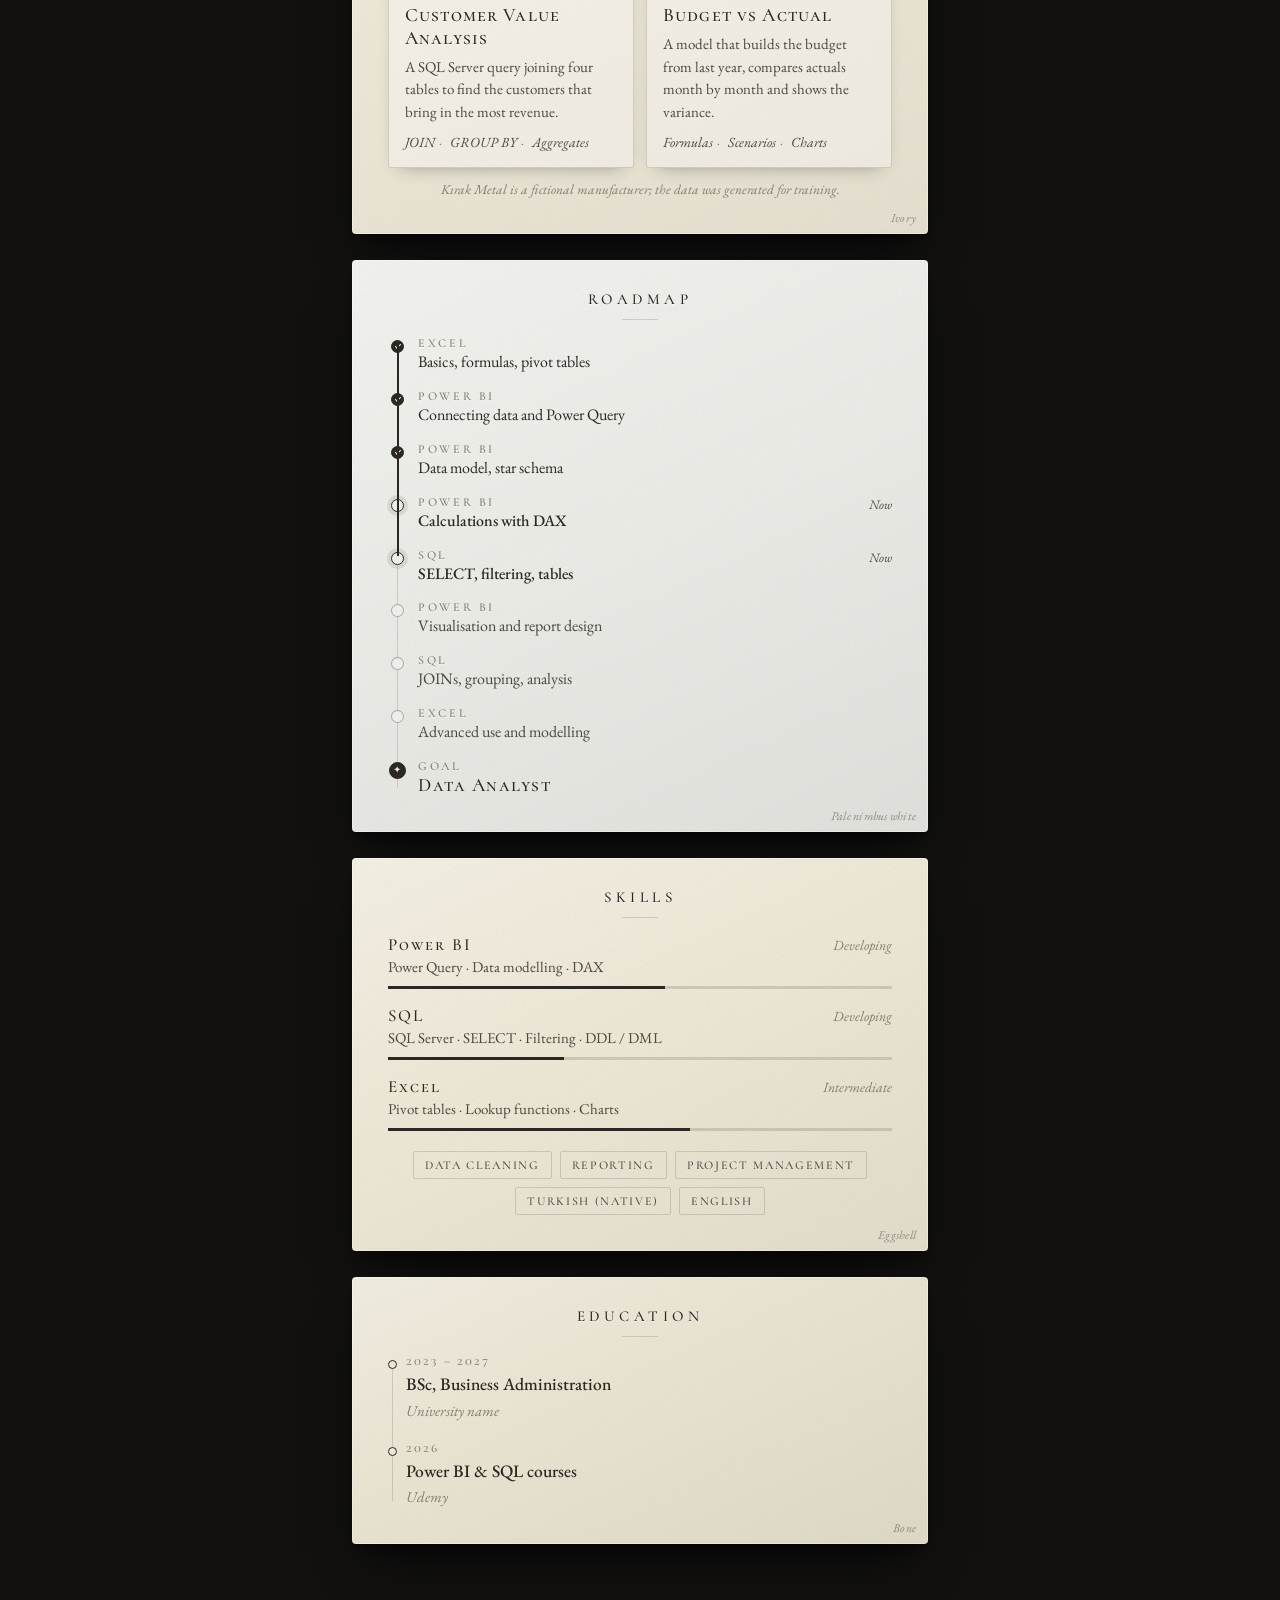
==== commit fc897c74: "Kartvizit teması: koyu masa, kemik beyazı kart, Cormorant SC + EB Garamond, dönen kart" ====
--- a/index.html
+++ b/index.html
@@ -5,8 +5,7 @@
 <meta name="viewport" content="width=device-width, initial-scale=1, viewport-fit=cover">
 <title>Ali Berk Kırak · Veri Analizi</title>
 <meta name="description" content="Ali Berk Kırak: işletme öğrencisi, veri analizi (Excel, Power BI, SQL). Özgeçmiş ve projeler.">
-<meta name="theme-color" content="#f3f0ea" media="(prefers-color-scheme: light)">
-<meta name="theme-color" content="#0a0e14" media="(prefers-color-scheme: dark)">
+<meta name="theme-color" content="#121110">
 <link rel="canonical" href="https://aliberk.cv/">
 <link rel="icon" href="assets/favicon.svg" type="image/svg+xml">
 <link rel="apple-touch-icon" href="assets/apple-touch-icon.png">
@@ -29,11 +28,12 @@
     d.setAttribute("data-lang", l); d.lang = l; d.classList.add("js");
   })();
 </script>
+<link rel="preload" href="assets/fonts/CormorantSC-500-latin.woff2" as="font" type="font/woff2" crossorigin>
+<link rel="stylesheet" href="assets/fonts.css">
 <link rel="stylesheet" href="assets/style.css">
 </head>
 <body>
 <!-- İÇERİK TEMSİLİ: CV bilgileri birlikte yazılınca güncellenecek. -->
-<div class="aura" aria-hidden="true"><i></i><i></i><i></i></div>
 <a class="skip" href="#main"><span data-l="tr">İçeriğe geç</span><span data-l="en">Skip to content</span></a>
 
 <header class="top">
@@ -47,82 +47,84 @@
 
 <main id="main" class="wrap">
 
-  <!-- Kartvizit -->
-  <section class="card hero r" aria-labelledby="ad">
-    <div class="cover" aria-hidden="true">
-      <div class="cover-grid"></div>
-      <svg class="cover-line" viewBox="0 0 400 100" preserveAspectRatio="none">
-        <defs>
-          <linearGradient id="cl" x1="0" x2="1"><stop offset="0" stop-color="#7fd3e0" stop-opacity=".1"/><stop offset=".6" stop-color="#7fd3e0"/><stop offset="1" stop-color="#e6c48a"/></linearGradient>
-          <linearGradient id="ca" x1="0" y1="0" x2="0" y2="1"><stop offset="0" stop-color="#7fd3e0" stop-opacity=".22"/><stop offset="1" stop-color="#7fd3e0" stop-opacity="0"/></linearGradient>
-        </defs>
-        <polygon class="cover-area" fill="url(#ca)" points="0,100 0,90 12,75 24,67 36,65 48,47 61,56 73,54 85,75 97,76 109,78 121,86 133,79 145,74 158,74 170,77 182,38 194,46 206,65 218,45 230,44 242,50 255,89 267,67 279,84 291,71 303,66 315,54 327,40 339,38 352,20 364,25 376,55 388,42 400,90 400,100"/>
-        <polyline class="cover-path" pathLength="1" fill="none" stroke="url(#cl)" stroke-width="1.6" vector-effect="non-scaling-stroke" points="0,90 12,75 24,67 36,65 48,47 61,56 73,54 85,75 97,76 109,78 121,86 133,79 145,74 158,74 170,77 182,38 194,46 206,65 218,45 230,44 242,50 255,89 267,67 279,84 291,71 303,66 315,54 327,40 339,38 352,20 364,25 376,55 388,42 400,90"/>
-      </svg>
-      <span class="cover-dot"></span>
-      <span class="cover-tag">Excel · Power BI · SQL</span>
-    </div>
-
-    <div class="hero-body">
-      <div class="avatar" aria-hidden="true"><span>ABK</span></div>
-      <h1 id="ad">Ali Berk <em>Kırak</em></h1>
-      <p class="role">
-        <span data-l="tr">İşletme Öğrencisi · Veri Analizi</span>
-        <span data-l="en">Business Student · Data Analysis</span>
-      </p>
-      <div class="orn" aria-hidden="true"><i></i><b>◆</b><i></i></div>
-
-      <p class="lead">
-        <span data-l="tr">Dağınık veriyi temizleyip modelleyen, ondan karar verdiren raporlar kuran bir analist olma yolundayım. Excel, Power BI ve SQL ile gerçekçi senaryolar üzerinde projeler geliştiriyorum.</span>
-        <span data-l="en">I am on my way to becoming an analyst who cleans and models messy data and builds reports that drive decisions. I develop projects on realistic scenarios with Excel, Power BI and SQL.</span>
-      </p>
-
-      <ul class="meta">
-        <li><svg viewBox="0 0 24 24" aria-hidden="true"><path d="M12 21s-7-6.2-7-11.5A7 7 0 0 1 19 9.5C19 14.8 12 21 12 21z"/><circle cx="12" cy="9.5" r="2.5"/></svg>Türkiye</li>
-        <li class="status"><i aria-hidden="true"></i><span data-l="tr">Staj fırsatlarına açık</span><span data-l="en">Open to internships</span></li>
-      </ul>
-
-      <nav class="actions" aria-label="İletişim">
-        <a class="btn primary" href="mailto:iletisim@aliberk.cv">
-          <svg viewBox="0 0 24 24" aria-hidden="true"><rect x="3" y="5" width="18" height="14" rx="2.5"/><path d="m4 7 8 6 8-6"/></svg>
-          <span data-l="tr">E-posta</span><span data-l="en">Email</span>
-        </a>
-        <a class="btn" href="#" data-todo="linkedin" rel="noopener">
-          <svg viewBox="0 0 24 24" aria-hidden="true"><rect x="3" y="3" width="18" height="18" rx="3.5"/><path d="M8 10.5V17M8 7.5v.01M12 17v-3.6c0-1.7 1-2.9 2.4-2.9S16.5 11.6 16.5 13.3V17M12 10.5V17"/></svg>
-          LinkedIn
-        </a>
-        <a class="btn" href="https://github.com/aliberkkirak" target="_blank" rel="noopener">
-          <svg viewBox="0 0 24 24" aria-hidden="true"><path d="m8.5 8-4 4 4 4M15.5 8l4 4-4 4M13.5 5.5l-3 13"/></svg>
-          GitHub
-        </a>
-        <a class="btn" href="assets/Ali-Berk-Kirak-CV.pdf" data-todo="cv">
-          <svg viewBox="0 0 24 24" aria-hidden="true"><path d="M14 3H7a2 2 0 0 0-2 2v14a2 2 0 0 0 2 2h10a2 2 0 0 0 2-2V8z"/><path d="M14 3v5h5M12 11v6M9.5 14.5 12 17l2.5-2.5"/></svg>
-          CV (PDF)
-        </a>
-      </nav>
-
-      <div class="sub-actions">
-        <a class="link" href="assets/ali-berk-kirak.vcf" download>
-          <svg viewBox="0 0 24 24" aria-hidden="true"><circle cx="10" cy="8" r="3.5"/><path d="M3.5 19.5c.8-3.3 3.4-5 6.5-5s5.7 1.7 6.5 5M19 8v6M16 11h6"/></svg>
-          <span data-l="tr">Rehbere ekle</span><span data-l="en">Save contact</span>
-        </a>
-        <button class="link" type="button" id="paylas">
-          <svg viewBox="0 0 24 24" aria-hidden="true"><path d="M12 15V3.5M8 7.5l4-4 4 4M5 12v6.5A2.5 2.5 0 0 0 7.5 21h9a2.5 2.5 0 0 0 2.5-2.5V12"/></svg>
-          <span data-l="tr">Paylaş</span><span data-l="en">Share</span>
-        </button>
-      </div>
-    </div>
+  <!-- Kartvizit: dokununca döner -->
+  <section class="sahne" aria-labelledby="ad">
+    <div class="kart-kutu">
+      <button class="kart" type="button" id="kart" aria-pressed="false">
+        <span class="sr"><span data-l="tr">Kartı çevir</span><span data-l="en">Flip the card</span></span>
+        <span class="yuz on-yuz kagit bone" aria-hidden="false">
+          <span class="k-ust-sol">aliberk.cv</span>
+          <span class="k-ust-sag"><span data-l="tr">Türkiye</span><span data-l="en">Türkiye</span></span>
+          <span class="k-firma">
+            <span class="k-firma-ad"><span data-l="tr">Veri Analizi</span><span data-l="en">Data Analysis</span></span>
+            <span class="k-firma-alt">Excel · Power BI · SQL</span>
+          </span>
+          <span class="k-kisi">
+            <strong id="ad">Ali Berk Kırak</strong>
+            <span><span data-l="tr">İşletme Öğrencisi</span><span data-l="en">Business Student</span></span>
+          </span>
+          <span class="k-alt">iletisim@aliberk.cv &nbsp;·&nbsp; github.com/aliberkkirak</span>
+        </span>
+        <span class="yuz arka-yuz kagit bone" aria-hidden="true">
+          <span class="filigran">ABK</span>
+          <span class="arka-yazi"><span data-l="tr">Dağınık veriden, net karara.</span><span data-l="en">From messy data to clear decisions.</span></span>
+        </span>
+      </button>
+    </div>
+    <p class="stok"><span data-l="tr">Kemik beyazı · kabartma harf</span><span data-l="en">Bone · raised lettering</span></p>
+    <p class="ipucu"><span data-l="tr">Çevirmek için karta dokun</span><span data-l="en">Tap the card to flip it</span></p>
+  </section>
+
+  <!-- Tanıtım ve iletişim -->
+  <section class="card kagit eggshell r" aria-label="Tanıtım">
+    <h2><span data-l="tr">Hakkımda</span><span data-l="en">About</span></h2>
+    <p class="lead">
+      <span data-l="tr">Dağınık veriyi temizleyip modelleyen, ondan karar verdiren raporlar kuran bir analist olma yolundayım. Excel, Power BI ve SQL ile gerçekçi senaryolar üzerinde projeler geliştiriyorum.</span>
+      <span data-l="en">I am on my way to becoming an analyst who cleans and models messy data and builds reports that drive decisions. I develop projects on realistic scenarios with Excel, Power BI and SQL.</span>
+    </p>
+    <ul class="meta">
+      <li class="status"><i aria-hidden="true"></i><span data-l="tr">Staj fırsatlarına açık</span><span data-l="en">Open to internships</span></li>
+    </ul>
+    <nav class="actions" aria-label="İletişim">
+      <a class="btn primary" href="mailto:iletisim@aliberk.cv">
+        <svg viewBox="0 0 24 24" aria-hidden="true"><rect x="3" y="5" width="18" height="14" rx="2.5"/><path d="m4 7 8 6 8-6"/></svg>
+        <span data-l="tr">E-posta</span><span data-l="en">Email</span>
+      </a>
+      <a class="btn" href="#" data-todo="linkedin" rel="noopener">
+        <svg viewBox="0 0 24 24" aria-hidden="true"><rect x="3" y="3" width="18" height="18" rx="3.5"/><path d="M8 10.5V17M8 7.5v.01M12 17v-3.6c0-1.7 1-2.9 2.4-2.9S16.5 11.6 16.5 13.3V17M12 10.5V17"/></svg>
+        <span lang="en">LinkedIn</span>
+      </a>
+      <a class="btn" href="https://github.com/aliberkkirak" target="_blank" rel="noopener">
+        <svg viewBox="0 0 24 24" aria-hidden="true"><path d="m8.5 8-4 4 4 4M15.5 8l4 4-4 4M13.5 5.5l-3 13"/></svg>
+        <span lang="en">GitHub</span>
+      </a>
+      <a class="btn" href="assets/Ali-Berk-Kirak-CV.pdf" data-todo="cv">
+        <svg viewBox="0 0 24 24" aria-hidden="true"><path d="M14 3H7a2 2 0 0 0-2 2v14a2 2 0 0 0 2 2h10a2 2 0 0 0 2-2V8z"/><path d="M14 3v5h5M12 11v6M9.5 14.5 12 17l2.5-2.5"/></svg>
+        <span data-l="tr">Özgeçmiş</span><span data-l="en">Résumé</span>
+      </a>
+    </nav>
+    <div class="sub-actions">
+      <a class="link" href="assets/ali-berk-kirak.vcf" download>
+        <svg viewBox="0 0 24 24" aria-hidden="true"><circle cx="10" cy="8" r="3.5"/><path d="M3.5 19.5c.8-3.3 3.4-5 6.5-5s5.7 1.7 6.5 5M19 8v6M16 11h6"/></svg>
+        <span data-l="tr">Rehbere ekle</span><span data-l="en">Save contact</span>
+      </a>
+      <button class="link" type="button" id="paylas">
+        <svg viewBox="0 0 24 24" aria-hidden="true"><path d="M12 15V3.5M8 7.5l4-4 4 4M5 12v6.5A2.5 2.5 0 0 0 7.5 21h9a2.5 2.5 0 0 0 2.5-2.5V12"/></svg>
+        <span data-l="tr">Paylaş</span><span data-l="en">Share</span>
+      </button>
+    </div>
+    <span class="stok-ic"><span data-l="tr">Yumurta kabuğu</span><span data-l="en">Eggshell</span></span>
   </section>
 
   <!-- Rakamlar -->
   <section class="stats r" aria-label="Özet">
-    <div class="stat"><strong><span class="say" data-hedef="318">318</span><small> Mn ₺</small></strong><span data-l="tr">analiz edilen ciro</span><span data-l="en">revenue analysed</span></div>
-    <div class="stat"><strong><span class="say" data-hedef="11906">11.906</span></strong><span data-l="tr">satır veri</span><span data-l="en">rows of data</span></div>
-    <div class="stat"><strong><span class="say" data-hedef="4">4</span></strong><span data-l="tr">proje</span><span data-l="en">projects</span></div>
+    <div class="stat kagit nimbus"><strong><span class="say" data-hedef="318">318</span><small> Mn ₺</small></strong><span data-l="tr">analiz edilen ciro</span><span data-l="en">revenue analysed</span></div>
+    <div class="stat kagit nimbus"><strong><span class="say" data-hedef="11906">11.906</span></strong><span data-l="tr">satır veri</span><span data-l="en">rows of data</span></div>
+    <div class="stat kagit nimbus"><strong><span class="say" data-hedef="4">4</span></strong><span data-l="tr">proje</span><span data-l="en">projects</span></div>
   </section>
 
   <!-- Projeler -->
-  <section class="card r" aria-labelledby="h-proje" id="projeler">
+  <section class="card kagit ivory r" aria-labelledby="h-proje" id="projeler">
     <h2 id="h-proje"><span data-l="tr">Projeler</span><span data-l="en">Projects</span></h2>
     <div class="projects" id="carousel">
       <article class="project">
@@ -131,7 +133,7 @@
           <span class="zoom" aria-hidden="true"><svg viewBox="0 0 24 24"><path d="M15 3h6v6M9 21H3v-6M21 3l-7 7M3 21l7-7"/></svg></span>
         </button>
         <div class="p-body">
-          <span class="tag pbi">Power BI</span>
+          <span class="tag">Power BI</span>
           <h3><span data-l="tr">Satış Performans Paneli</span><span data-l="en">Sales Performance Dashboard</span></h3>
           <p><span data-l="tr">Üç yıllık satış verisinden ciro, kâr ve bölge performansı. Yıllar aynı dönemle karşılaştırılıyor.</span><span data-l="en">Revenue, profit and regional performance from three years of sales, compared on a like-for-like period.</span></p>
           <ul class="uses"><li>Power Query</li><li><span data-l="tr">Yıldız şema</span><span data-l="en">Star schema</span></li><li>DAX</li></ul>
@@ -143,7 +145,7 @@
           <span class="zoom" aria-hidden="true"><svg viewBox="0 0 24 24"><path d="M15 3h6v6M9 21H3v-6M21 3l-7 7M3 21l7-7"/></svg></span>
         </button>
         <div class="p-body">
-          <span class="tag pbi">Power BI</span>
+          <span class="tag">Power BI</span>
           <h3><span data-l="tr">İade Analizi</span><span data-l="en">Returns Analysis</span></h3>
           <p><span data-l="tr">Hangi bölge ve ürün daha çok geri dönüyor? Bölge × yıl ısı tablosu ve aylık iade trendi.</span><span data-l="en">Which regions and products come back most? A region × year heat table and the monthly returns trend.</span></p>
           <ul class="uses"><li>DAX</li><li><span data-l="tr">Koşullu biçim</span><span data-l="en">Conditional formatting</span></li><li>KPI</li></ul>
@@ -155,7 +157,7 @@
           <span class="zoom" aria-hidden="true"><svg viewBox="0 0 24 24"><path d="M15 3h6v6M9 21H3v-6M21 3l-7 7M3 21l7-7"/></svg></span>
         </button>
         <div class="p-body">
-          <span class="tag sql">SQL</span>
+          <span class="tag">SQL</span>
           <h3><span data-l="tr">Müşteri Değer Analizi</span><span data-l="en">Customer Value Analysis</span></h3>
           <p><span data-l="tr">SQL Server'da dört tabloyu birleştirip en çok ciro getiren müşterileri bulan sorgu.</span><span data-l="en">A SQL Server query joining four tables to find the customers that bring in the most revenue.</span></p>
           <ul class="uses"><li>JOIN</li><li>GROUP BY</li><li><span data-l="tr">Toplama fonksiyonları</span><span data-l="en">Aggregates</span></li></ul>
@@ -167,7 +169,7 @@
           <span class="zoom" aria-hidden="true"><svg viewBox="0 0 24 24"><path d="M15 3h6v6M9 21H3v-6M21 3l-7 7M3 21l7-7"/></svg></span>
         </button>
         <div class="p-body">
-          <span class="tag xl">Excel</span>
+          <span class="tag">Excel</span>
           <h3><span data-l="tr">Bütçe ve Gerçekleşen</span><span data-l="en">Budget vs Actual</span></h3>
           <p><span data-l="tr">Geçen yıldan bütçe kuran, gerçekleşeni ay ay karşılaştıran ve sapmayı gösteren model.</span><span data-l="en">A model that builds the budget from last year, compares actuals month by month and shows the variance.</span></p>
           <ul class="uses"><li><span data-l="tr">Formüller</span><span data-l="en">Formulas</span></li><li><span data-l="tr">Senaryo</span><span data-l="en">Scenarios</span></li><li><span data-l="tr">Grafik</span><span data-l="en">Charts</span></li></ul>
@@ -179,10 +181,11 @@
       <span data-l="tr">Kırak Metal kurgusal bir imalat şirketidir; veriler eğitim amacıyla üretilmiştir.</span>
       <span data-l="en">Kırak Metal is a fictional manufacturer; the data was generated for training.</span>
     </p>
+    <span class="stok-ic"><span data-l="tr">Fildişi</span><span data-l="en">Ivory</span></span>
   </section>
 
   <!-- Yol haritası -->
-  <section class="card r" aria-labelledby="h-yol">
+  <section class="card kagit nimbus r" aria-labelledby="h-yol">
     <h2 id="h-yol"><span data-l="tr">Yol Haritası</span><span data-l="en">Roadmap</span></h2>
     <ol class="road">
       <li class="done"><b>Excel</b><span data-l="tr">Temeller, formüller, pivot tablolar</span><span data-l="en">Basics, formulas, pivot tables</span></li>
@@ -195,10 +198,11 @@
       <li><b>Excel</b><span data-l="tr">İleri seviye ve modelleme</span><span data-l="en">Advanced use and modelling</span></li>
       <li class="goal"><b><span data-l="tr">Hedef</span><span data-l="en">Goal</span></b><span data-l="tr">Veri Analisti</span><span data-l="en">Data Analyst</span></li>
     </ol>
+    <span class="stok-ic"><span data-l="tr">Soluk bulut beyazı</span><span data-l="en">Pale nimbus white</span></span>
   </section>
 
   <!-- Yetkinlikler -->
-  <section class="card r" aria-labelledby="h-yetkinlik">
+  <section class="card kagit eggshell r" aria-labelledby="h-yetkinlik">
     <h2 id="h-yetkinlik"><span data-l="tr">Yetkinlikler</span><span data-l="en">Skills</span></h2>
     <div class="skills">
       <div class="skill">
@@ -224,10 +228,11 @@
       <li><span data-l="tr">Türkçe (ana dil)</span><span data-l="en">Turkish (native)</span></li>
       <li><span data-l="tr">İngilizce</span><span data-l="en">English</span></li>
     </ul>
+    <span class="stok-ic"><span data-l="tr">Yumurta kabuğu</span><span data-l="en">Eggshell</span></span>
   </section>
 
   <!-- Eğitim -->
-  <section class="card r" aria-labelledby="h-egitim">
+  <section class="card kagit bone r" aria-labelledby="h-egitim">
     <h2 id="h-egitim"><span data-l="tr">Eğitim</span><span data-l="en">Education</span></h2>
     <ol class="timeline">
       <li>
@@ -241,10 +246,10 @@
         <span class="muted">Udemy</span>
       </li>
     </ol>
+    <span class="stok-ic"><span data-l="tr">Kemik beyazı</span><span data-l="en">Bone</span></span>
   </section>
 
   <footer class="foot r">
-    <div class="orn" aria-hidden="true"><i></i><b>◆</b><i></i></div>
     <p>© <span id="yil">2026</span> Ali Berk Kırak · aliberk.cv</p>
   </footer>
 </main>
--- a/assets/fonts.css
+++ b/assets/fonts.css
@@ -0,0 +1,14 @@
+@font-face{font-family:'Cormorant SC';font-style:normal;font-weight:400;font-display:swap;src:url(fonts/CormorantSC-400-latin-ext.woff2) format('woff2');unicode-range:U+0100-02BA, U+02BD-02C5, U+02C7-02CC, U+02CE-02D7, U+02DD-02FF, U+0304, U+0308, U+0329, U+1D00-1DBF, U+1E00-1E9F, U+1EF2-1EFF, U+2020, U+20A0-20AB, U+20AD-20C4, U+2113, U+2C60-2C7F, U+A720-A7FF}
+@font-face{font-family:'Cormorant SC';font-style:normal;font-weight:400;font-display:swap;src:url(fonts/CormorantSC-400-latin.woff2) format('woff2');unicode-range:U+0000-00FF, U+0131, U+0152-0153, U+02BB-02BC, U+02C6, U+02DA, U+02DC, U+0304, U+0308, U+0329, U+2000-206F, U+20AC, U+2122, U+2191, U+2193, U+2212, U+2215, U+FEFF, U+FFFD}
+@font-face{font-family:'Cormorant SC';font-style:normal;font-weight:500;font-display:swap;src:url(fonts/CormorantSC-500-latin-ext.woff2) format('woff2');unicode-range:U+0100-02BA, U+02BD-02C5, U+02C7-02CC, U+02CE-02D7, U+02DD-02FF, U+0304, U+0308, U+0329, U+1D00-1DBF, U+1E00-1E9F, U+1EF2-1EFF, U+2020, U+20A0-20AB, U+20AD-20C4, U+2113, U+2C60-2C7F, U+A720-A7FF}
+@font-face{font-family:'Cormorant SC';font-style:normal;font-weight:500;font-display:swap;src:url(fonts/CormorantSC-500-latin.woff2) format('woff2');unicode-range:U+0000-00FF, U+0131, U+0152-0153, U+02BB-02BC, U+02C6, U+02DA, U+02DC, U+0304, U+0308, U+0329, U+2000-206F, U+20AC, U+2122, U+2191, U+2193, U+2212, U+2215, U+FEFF, U+FFFD}
+@font-face{font-family:'Cormorant SC';font-style:normal;font-weight:600;font-display:swap;src:url(fonts/CormorantSC-600-latin-ext.woff2) format('woff2');unicode-range:U+0100-02BA, U+02BD-02C5, U+02C7-02CC, U+02CE-02D7, U+02DD-02FF, U+0304, U+0308, U+0329, U+1D00-1DBF, U+1E00-1E9F, U+1EF2-1EFF, U+2020, U+20A0-20AB, U+20AD-20C4, U+2113, U+2C60-2C7F, U+A720-A7FF}
+@font-face{font-family:'Cormorant SC';font-style:normal;font-weight:600;font-display:swap;src:url(fonts/CormorantSC-600-latin.woff2) format('woff2');unicode-range:U+0000-00FF, U+0131, U+0152-0153, U+02BB-02BC, U+02C6, U+02DA, U+02DC, U+0304, U+0308, U+0329, U+2000-206F, U+20AC, U+2122, U+2191, U+2193, U+2212, U+2215, U+FEFF, U+FFFD}
+@font-face{font-family:'EB Garamond';font-style:italic;font-weight:400;font-display:swap;src:url(fonts/EBGaramond-400i-latin-ext.woff2) format('woff2');unicode-range:U+0100-02BA, U+02BD-02C5, U+02C7-02CC, U+02CE-02D7, U+02DD-02FF, U+0304, U+0308, U+0329, U+1D00-1DBF, U+1E00-1E9F, U+1EF2-1EFF, U+2020, U+20A0-20AB, U+20AD-20C4, U+2113, U+2C60-2C7F, U+A720-A7FF}
+@font-face{font-family:'EB Garamond';font-style:italic;font-weight:400;font-display:swap;src:url(fonts/EBGaramond-400i-latin.woff2) format('woff2');unicode-range:U+0000-00FF, U+0131, U+0152-0153, U+02BB-02BC, U+02C6, U+02DA, U+02DC, U+0304, U+0308, U+0329, U+2000-206F, U+20AC, U+2122, U+2191, U+2193, U+2212, U+2215, U+FEFF, U+FFFD}
+@font-face{font-family:'EB Garamond';font-style:normal;font-weight:400;font-display:swap;src:url(fonts/EBGaramond-400-latin-ext.woff2) format('woff2');unicode-range:U+0100-02BA, U+02BD-02C5, U+02C7-02CC, U+02CE-02D7, U+02DD-02FF, U+0304, U+0308, U+0329, U+1D00-1DBF, U+1E00-1E9F, U+1EF2-1EFF, U+2020, U+20A0-20AB, U+20AD-20C4, U+2113, U+2C60-2C7F, U+A720-A7FF}
+@font-face{font-family:'EB Garamond';font-style:normal;font-weight:400;font-display:swap;src:url(fonts/EBGaramond-400-latin.woff2) format('woff2');unicode-range:U+0000-00FF, U+0131, U+0152-0153, U+02BB-02BC, U+02C6, U+02DA, U+02DC, U+0304, U+0308, U+0329, U+2000-206F, U+20AC, U+2122, U+2191, U+2193, U+2212, U+2215, U+FEFF, U+FFFD}
+@font-face{font-family:'EB Garamond';font-style:normal;font-weight:500;font-display:swap;src:url(fonts/EBGaramond-500-latin-ext.woff2) format('woff2');unicode-range:U+0100-02BA, U+02BD-02C5, U+02C7-02CC, U+02CE-02D7, U+02DD-02FF, U+0304, U+0308, U+0329, U+1D00-1DBF, U+1E00-1E9F, U+1EF2-1EFF, U+2020, U+20A0-20AB, U+20AD-20C4, U+2113, U+2C60-2C7F, U+A720-A7FF}
+@font-face{font-family:'EB Garamond';font-style:normal;font-weight:500;font-display:swap;src:url(fonts/EBGaramond-500-latin.woff2) format('woff2');unicode-range:U+0000-00FF, U+0131, U+0152-0153, U+02BB-02BC, U+02C6, U+02DA, U+02DC, U+0304, U+0308, U+0329, U+2000-206F, U+20AC, U+2122, U+2191, U+2193, U+2212, U+2215, U+FEFF, U+FFFD}
+@font-face{font-family:'EB Garamond';font-style:normal;font-weight:600;font-display:swap;src:url(fonts/EBGaramond-600-latin-ext.woff2) format('woff2');unicode-range:U+0100-02BA, U+02BD-02C5, U+02C7-02CC, U+02CE-02D7, U+02DD-02FF, U+0304, U+0308, U+0329, U+1D00-1DBF, U+1E00-1E9F, U+1EF2-1EFF, U+2020, U+20A0-20AB, U+20AD-20C4, U+2113, U+2C60-2C7F, U+A720-A7FF}
+@font-face{font-family:'EB Garamond';font-style:normal;font-weight:600;font-display:swap;src:url(fonts/EBGaramond-600-latin.woff2) format('woff2');unicode-range:U+0000-00FF, U+0131, U+0152-0153, U+02BB-02BC, U+02C6, U+02DA, U+02DC, U+0304, U+0308, U+0329, U+2000-206F, U+20AC, U+2122, U+2191, U+2193, U+2212, U+2215, U+FEFF, U+FFFD}
--- a/assets/style.css
+++ b/assets/style.css
@@ -1,290 +1,219 @@
-/* aliberk.cv · telefon önce, resmi ama süslü kartvizit */
+/* aliberk.cv · koyu masa üstünde kartvizitler: kemik beyazı, yumurta kabuğu, fildişi */
 :root {
-  --bg: #f3f0ea;
-  --bg2: #e9e3d8;
-  --card: #fffdf9;
-  --ink: #141820;
-  --ink2: #474e5c;
-  --muted: #7a7f8c;
-  --line: #e4ddd0;
-  --accent: #0f4c5c;
-  --accent2: #1b7286;
-  --accent-soft: #e2eef0;
-  --gold: #b08d57;
-  --gold2: #d9b77c;
-  --ok: #2f8f5b;
-  --night: #0b2a33;
-  --shadow: 0 1px 2px rgba(20, 24, 32, .05), 0 14px 36px -18px rgba(20, 24, 32, .28);
-  --r: 24px;
-  --serif: "Iowan Old Style", "Palatino Linotype", Palatino, "Book Antiqua", Georgia, serif;
-  --sans: system-ui, -apple-system, "Segoe UI", Roboto, "Helvetica Neue", Arial, sans-serif;
+  --masa: #121110;
+  --masa2: #1c1a18;
+  --ink: #2b2723;
+  --ink2: #4d4741;
+  --muted: #847b70;
+  --hair: rgba(43, 39, 35, .16);
+  --bone: #ebe5d3;
+  --eggshell: #efe9d8;
+  --ivory: #f2ecdc;
+  --nimbus: #eceeea;
+  --koyu-yazi: #d9d2c3;
+  --ok: #4f7d58;
+  --serif-caps: "Cormorant SC", "Copperplate", "Copperplate Gothic Light", "Palatino Linotype", Georgia, serif;
+  --serif: "EB Garamond", "Garamond", "Palatino Linotype", Georgia, serif;
   --ease: cubic-bezier(.22, .8, .24, 1);
-  color-scheme: light dark;
-}
-@media (prefers-color-scheme: dark) {
-  :root {
-    --bg: #0a0e14;
-    --bg2: #0f1720;
-    --card: #131a23;
-    --ink: #ece9e2;
-    --ink2: #b6bac3;
-    --muted: #8a909c;
-    --line: #232c38;
-    --accent: #7fc4d1;
-    --accent2: #a6dbe4;
-    --accent-soft: #15303a;
-    --gold: #d1ad74;
-    --gold2: #e6c891;
-    --ok: #56c287;
-    --shadow: 0 1px 2px rgba(0, 0, 0, .35), 0 16px 40px -18px rgba(0, 0, 0, .7);
-  }
+  --golge: 0 1px 1px rgba(0, 0, 0, .25), 0 10px 18px -6px rgba(0, 0, 0, .55), 0 28px 50px -18px rgba(0, 0, 0, .7);
+  color-scheme: dark;
 }
 
 *, *::before, *::after { box-sizing: border-box; }
 html { -webkit-text-size-adjust: 100%; scroll-behavior: smooth; }
 html, body { overflow-x: clip; }
 body {
-  margin: 0;
-  min-height: 100dvh;
-  font: 16px/1.6 var(--sans);
-  color: var(--ink);
-  background: var(--bg);
+  margin: 0; min-height: 100dvh;
+  font: 17px/1.55 var(--serif); color: var(--ink);
+  background:
+    radial-gradient(90% 55% at 50% 0%, #2a2622 0%, transparent 70%),
+    radial-gradient(120% 80% at 50% 120%, #000 0%, transparent 60%),
+    var(--masa);
+  background-attachment: fixed;
   -webkit-font-smoothing: antialiased;
   -webkit-tap-highlight-color: transparent;
   padding: env(safe-area-inset-top) env(safe-area-inset-right) env(safe-area-inset-bottom) env(safe-area-inset-left);
 }
-/* İnce kâğıt dokusu */
+/* Masa dokusu: çok hafif damar + kumlama */
 body::before {
-  content: ""; position: fixed; inset: 0; z-index: -1; pointer-events: none; opacity: .5;
-  background-image: url("data:image/svg+xml,%3Csvg xmlns='http://www.w3.org/2000/svg' width='160' height='160'%3E%3Cfilter id='n'%3E%3CfeTurbulence type='fractalNoise' baseFrequency='.9' numOctaves='2' stitchTiles='stitch'/%3E%3CfeColorMatrix values='0 0 0 0 0 0 0 0 0 0 0 0 0 0 0 0 0 0 .06 0'/%3E%3C/filter%3E%3Crect width='100%25' height='100%25' filter='url(%23n)'/%3E%3C/svg%3E");
-}
-/* Arkada yavaş süzülen renk lekeleri */
-.aura { position: fixed; inset: 0; z-index: -2; overflow: hidden; pointer-events: none; }
-.aura i { position: absolute; border-radius: 50%; filter: blur(70px); opacity: .55; animation: suz 26s ease-in-out infinite alternate; }
-.aura i:nth-child(1) { width: 70vmax; height: 70vmax; left: -30vmax; top: -30vmax; background: radial-gradient(circle, color-mix(in srgb, var(--accent) 28%, transparent), transparent 65%); }
-.aura i:nth-child(2) { width: 60vmax; height: 60vmax; right: -28vmax; top: 30vh; background: radial-gradient(circle, color-mix(in srgb, var(--gold) 26%, transparent), transparent 65%); animation-duration: 32s; animation-delay: -8s; }
-.aura i:nth-child(3) { width: 55vmax; height: 55vmax; left: -10vmax; bottom: -35vmax; background: radial-gradient(circle, color-mix(in srgb, var(--accent2) 22%, transparent), transparent 65%); animation-duration: 38s; animation-delay: -14s; }
-@keyframes suz { from { transform: translate3d(0, 0, 0) scale(1); } to { transform: translate3d(6vmax, 4vmax, 0) scale(1.12); } }
-
-svg { width: 20px; height: 20px; flex: none; fill: none; stroke: currentColor; stroke-width: 1.7; stroke-linecap: round; stroke-linejoin: round; }
+  content: ""; position: fixed; inset: 0; z-index: -1; pointer-events: none; opacity: .55;
+  background-image:
+    url("data:image/svg+xml,%3Csvg xmlns='http://www.w3.org/2000/svg' width='600' height='600'%3E%3Cfilter id='w'%3E%3CfeTurbulence type='fractalNoise' baseFrequency='.006 .12' numOctaves='3' seed='7'/%3E%3CfeColorMatrix values='0 0 0 0 .5 0 0 0 0 .42 0 0 0 0 .34 0 0 0 .09 0'/%3E%3C/filter%3E%3Crect width='100%25' height='100%25' filter='url(%23w)'/%3E%3C/svg%3E"),
+    url("data:image/svg+xml,%3Csvg xmlns='http://www.w3.org/2000/svg' width='160' height='160'%3E%3Cfilter id='n'%3E%3CfeTurbulence type='fractalNoise' baseFrequency='.9' numOctaves='2' stitchTiles='stitch'/%3E%3CfeColorMatrix values='0 0 0 0 1 0 0 0 0 1 0 0 0 0 1 0 0 0 .05 0'/%3E%3C/filter%3E%3Crect width='100%25' height='100%25' filter='url(%23n)'/%3E%3C/svg%3E");
+}
+
+svg { width: 19px; height: 19px; flex: none; fill: none; stroke: currentColor; stroke-width: 1.5; stroke-linecap: round; stroke-linejoin: round; }
 a { color: inherit; }
 button { font: inherit; color: inherit; }
-:focus-visible { outline: 2px solid var(--accent); outline-offset: 3px; border-radius: 10px; }
-.skip { position: absolute; left: -999px; top: 8px; background: var(--card); padding: 8px 14px; border-radius: 10px; z-index: 10; }
-.skip:focus { left: 12px; }
-
-/* Dil: yalnız seçili dil görünür. JS yoksa Türkçe kalır. */
+:focus-visible { outline: 1.5px solid #c9bfa8; outline-offset: 3px; border-radius: 6px; }
+.skip, .sr { position: absolute; width: 1px; height: 1px; overflow: hidden; clip: rect(0 0 0 0); white-space: nowrap; }
+.skip:focus { position: fixed; left: 12px; top: 8px; width: auto; height: auto; clip: auto; background: var(--bone); padding: 8px 14px; z-index: 10; }
+
+/* Dil */
 [data-l="en"] { display: none; }
 html[data-lang="en"] [data-l="en"] { display: revert; }
 html[data-lang="en"] [data-l="tr"] { display: none; }
 main { transition: opacity .18s ease; }
 html.swap main { opacity: 0; }
 
+/* ---------- Kâğıt ---------- */
+.kagit {
+  position: relative; color: var(--ink);
+  background-color: var(--bone);
+  background-image:
+    url("data:image/svg+xml,%3Csvg xmlns='http://www.w3.org/2000/svg' width='220' height='220'%3E%3Cfilter id='p'%3E%3CfeTurbulence type='fractalNoise' baseFrequency='.75' numOctaves='3' stitchTiles='stitch'/%3E%3CfeColorMatrix values='0 0 0 0 .35 0 0 0 0 .3 0 0 0 0 .22 0 0 0 .11 0'/%3E%3C/filter%3E%3Crect width='100%25' height='100%25' filter='url(%23p)'/%3E%3C/svg%3E"),
+    linear-gradient(155deg, rgba(255, 255, 255, .38), rgba(255, 255, 255, 0) 45%, rgba(0, 0, 0, .05));
+  box-shadow: var(--golge), inset 0 0 0 1px rgba(255, 255, 255, .35);
+}
+.kagit.bone { background-color: var(--bone); }
+.kagit.eggshell { background-color: var(--eggshell); }
+.kagit.ivory { background-color: var(--ivory); }
+.kagit.nimbus { background-color: var(--nimbus); }
+/* Kabartma harf */
+.kagit h2, .k-firma, .k-kisi, .stat strong, .project h3, .road li b, .filigran {
+  text-shadow: 0 1px 0 rgba(255, 255, 255, .7), 0 -.5px 0 rgba(0, 0, 0, .18);
+}
+
 /* Üst çubuk */
 .top {
   position: sticky; top: 0; z-index: 5;
   display: flex; align-items: center; justify-content: space-between;
   max-width: 38rem; margin: 0 auto; padding: 12px 16px;
-  backdrop-filter: saturate(1.5) blur(16px); -webkit-backdrop-filter: saturate(1.5) blur(16px);
-  background: color-mix(in srgb, var(--bg) 66%, transparent);
-  mask-image: linear-gradient(#000 80%, transparent); -webkit-mask-image: linear-gradient(#000 80%, transparent);
+  background: linear-gradient(var(--masa) 55%, transparent);
 }
 .mono {
-  font: 600 13px/1 var(--serif); letter-spacing: .08em; text-decoration: none;
-  height: 38px; padding: 0 11px; display: grid; place-items: center;
-  border: 1px solid color-mix(in srgb, var(--gold) 55%, var(--line)); border-radius: 12px;
-  background: var(--card); color: var(--accent);
-}
-.lang { position: relative; display: flex; padding: 3px; border: 1px solid var(--line); border-radius: 999px; background: var(--card); }
+  font: 500 14px/1 var(--serif-caps); letter-spacing: .22em; text-decoration: none; color: var(--koyu-yazi);
+  height: 36px; padding: 0 4px 0 2px; display: grid; place-items: center;
+}
+.lang { position: relative; display: flex; padding: 3px; border: 1px solid rgba(217, 210, 195, .22); border-radius: 999px; }
 .lang button {
   position: relative; z-index: 1; border: 0; background: none; cursor: pointer;
-  font: 600 13px/1 var(--sans); letter-spacing: .08em; color: var(--muted);
-  width: 46px; height: 32px; border-radius: 999px; transition: color .25s var(--ease);
-}
-.lang button[aria-pressed="true"] { color: var(--card); }
-.lang-pill { position: absolute; top: 3px; left: 3px; width: 46px; height: 32px; border-radius: 999px; background: linear-gradient(135deg, var(--accent), var(--accent2)); transition: transform .4s var(--ease); }
+  font: 500 13px/1 var(--serif-caps); letter-spacing: .14em; color: rgba(217, 210, 195, .6);
+  width: 46px; height: 30px; border-radius: 999px; transition: color .25s var(--ease);
+}
+.lang button[aria-pressed="true"] { color: var(--ink); }
+.lang-pill { position: absolute; top: 3px; left: 3px; width: 46px; height: 30px; border-radius: 999px; background: var(--bone); transition: transform .4s var(--ease); }
 html[data-lang="en"] .lang-pill { transform: translateX(46px); }
 
 /* Düzen */
-.wrap { max-width: 38rem; margin: 0 auto; padding: 2px 14px 28px; display: grid; grid-template-columns: minmax(0, 1fr); gap: 16px; }
-.card {
-  min-width: 0; background: var(--card); border: 1px solid var(--line); border-radius: var(--r);
-  padding: 22px 20px; box-shadow: var(--shadow); position: relative;
-}
+.wrap { max-width: 38rem; margin: 0 auto; padding: 4px 16px 34px; display: grid; grid-template-columns: minmax(0, 1fr); gap: 22px; }
+.card { min-width: 0; border-radius: 4px; padding: 24px 22px 30px; }
 h2 {
-  margin: 0 0 16px; font: 600 12px/1 var(--sans); letter-spacing: .18em; text-transform: uppercase; color: var(--muted);
-  display: flex; align-items: center; gap: 10px;
-}
-h2::before { content: "◆"; font-size: 8px; color: var(--gold); letter-spacing: 0; }
-h2::after { content: ""; flex: 1; height: 1px; background: linear-gradient(90deg, var(--line), transparent); }
+  margin: 0 0 16px; font: 500 15px/1 var(--serif-caps); letter-spacing: .3em; text-transform: uppercase; color: var(--ink);
+  text-align: center;
+}
+h2::after { content: ""; display: block; width: 36px; height: 1px; margin: 12px auto 0; background: var(--hair); }
 p { margin: 0; color: var(--ink2); }
+.stok-ic {
+  position: absolute; right: 12px; bottom: 8px; font: italic 12px var(--serif); color: rgba(77, 71, 65, .55); letter-spacing: .02em;
+}
 
 /* ---------- Kartvizit ---------- */
-.hero { padding: 0; overflow: hidden; }
-.cover {
-  position: relative; height: 136px; overflow: hidden;
-  background:
-    radial-gradient(120% 140% at 0% 0%, #1d6f80 0%, transparent 55%),
-    radial-gradient(90% 120% at 100% 0%, #6b5634 0%, transparent 60%),
-    linear-gradient(160deg, #0b2a33, #0a1d26 70%);
-  background-size: 160% 160%, 160% 160%, 100% 100%;
-  animation: kapak 18s ease-in-out infinite alternate;
-}
-@keyframes kapak { from { background-position: 0% 0%, 100% 0%, 0 0; } to { background-position: 30% 20%, 70% 30%, 0 0; } }
-.cover-grid {
-  position: absolute; inset: 0; opacity: .35;
-  background-image: radial-gradient(rgba(255, 255, 255, .35) 1px, transparent 1.2px);
-  background-size: 14px 14px;
-  mask-image: linear-gradient(180deg, #000, transparent 90%); -webkit-mask-image: linear-gradient(180deg, #000, transparent 90%);
-}
-.cover-line { position: absolute; left: 0; right: 0; bottom: 6px; width: 100%; height: 76%; overflow: visible; }
-.cover-path { stroke-dasharray: 1; stroke-dashoffset: 1; }
-.js .hero.in .cover-path { animation: ciz 2.4s var(--ease) .25s forwards; }
-.cover-area { opacity: 0; transition: opacity 1.2s ease 1.4s; }
-.hero.in .cover-area, html:not(.js) .cover-area { opacity: 1; }
-html:not(.js) .cover-path { stroke-dashoffset: 0; }
-@keyframes ciz { to { stroke-dashoffset: 0; } }
-.cover-dot { position: absolute; right: 12px; top: 18px; width: 7px; height: 7px; border-radius: 50%; background: var(--gold2); box-shadow: 0 0 0 4px rgba(230, 196, 138, .18), 0 0 18px 4px rgba(230, 196, 138, .45); animation: nabiz2 3s ease-in-out infinite; }
-@keyframes nabiz2 { 50% { box-shadow: 0 0 0 8px rgba(230, 196, 138, .06), 0 0 26px 8px rgba(230, 196, 138, .3); } }
-.cover-tag {
-  position: absolute; left: 16px; top: 14px; font: 600 10.5px/1 var(--sans); letter-spacing: .2em; text-transform: uppercase;
-  color: rgba(255, 255, 255, .72); padding: 7px 10px; border-radius: 999px; border: 1px solid rgba(255, 255, 255, .16);
-  background: rgba(255, 255, 255, .06); backdrop-filter: blur(6px); -webkit-backdrop-filter: blur(6px);
-}
-.hero-body { position: relative; padding: 0 20px 22px; text-align: center; }
-.avatar {
-  position: relative; width: 104px; height: 104px; margin: -54px auto 12px; border-radius: 50%;
-  display: grid; place-items: center; isolation: isolate;
-}
-.avatar::before {
-  content: ""; position: absolute; inset: -4px; border-radius: 50%; z-index: -2;
-  background: conic-gradient(from 0deg, var(--gold2), var(--accent2), var(--gold), #fff3, var(--gold2));
-  animation: don 9s linear infinite;
-}
-.avatar::after { content: ""; position: absolute; inset: 0; border-radius: 50%; z-index: -1; background: var(--card); }
-.avatar span {
-  width: 92px; height: 92px; border-radius: 50%; display: grid; place-items: center;
-  background: radial-gradient(120% 120% at 30% 20%, #23849a, #0f4c5c 55%, #0a2f39);
-  color: #fdf8ee; font: 500 27px/1 var(--serif); letter-spacing: .06em;
-  box-shadow: inset 0 -8px 20px rgba(0, 0, 0, .25), inset 0 6px 14px rgba(255, 255, 255, .12);
-}
-@keyframes don { to { transform: rotate(1turn); } }
-h1 { margin: 0; font: 600 clamp(30px, 8.6vw, 38px)/1.08 var(--serif); letter-spacing: -.01em; }
-h1 em {
-  font-style: normal;
-  background: linear-gradient(100deg, var(--gold) 0%, var(--gold2) 45%, var(--gold) 70%, var(--gold2) 100%);
-  background-size: 220% 100%; -webkit-background-clip: text; background-clip: text; color: transparent;
-  animation: parilti 7s ease-in-out infinite;
-}
-@keyframes parilti { 0%, 100% { background-position: 0% 0; } 50% { background-position: 100% 0; } }
-.role { margin-top: 8px; font-size: 14.5px; font-weight: 600; color: var(--accent); letter-spacing: .01em; }
-.orn { display: flex; align-items: center; justify-content: center; gap: 10px; margin: 14px auto 14px; max-width: 220px; }
-.orn i { flex: 1; height: 1px; background: linear-gradient(90deg, transparent, var(--gold)); }
-.orn i:last-child { background: linear-gradient(90deg, var(--gold), transparent); }
-.orn b { font-size: 9px; color: var(--gold); font-weight: 400; }
-.lead { font-size: 15.5px; text-align: left; }
-@media (min-width: 420px) { .lead { text-align: center; } }
-
-.meta { list-style: none; padding: 0; margin: 16px 0 18px; display: flex; flex-wrap: wrap; gap: 8px; justify-content: center; }
-.meta li {
-  display: inline-flex; align-items: center; gap: 6px; font-size: 13px; color: var(--ink2);
-  padding: 6px 12px; border-radius: 999px; background: var(--bg); border: 1px solid var(--line);
-}
-.meta svg { width: 15px; height: 15px; }
-.status i { width: 8px; height: 8px; border-radius: 50%; background: var(--ok); position: relative; }
-.status i::after { content: ""; position: absolute; inset: 0; border-radius: 50%; background: var(--ok); animation: nabiz 2.4s var(--ease) infinite; }
+.sahne { padding-top: 14px; text-align: center; }
+.sahne { perspective: 1400px; }
+.kart-kutu { transform-style: preserve-3d; transform: rotateX(var(--rx, 0deg)) rotateY(var(--ry, 0deg)); transition: transform .25s ease-out; }
+.kart {
+  position: relative; display: block; width: 100%; aspect-ratio: 3.5 / 2; padding: 0; border: 0; background: none; cursor: pointer;
+  transform-style: preserve-3d; transition: transform .9s var(--ease);
+  transform: rotateY(var(--flip, 0deg));
+}
+.kart[aria-pressed="true"] { --flip: 180deg; }
+.js .sahne .kart-kutu { animation: cik 1.1s var(--ease) .1s backwards; }
+@keyframes cik { from { opacity: 0; transform: translateY(40px) rotateX(18deg) scale(.96); } }
+.yuz {
+  position: absolute; inset: 0; border-radius: 3px; overflow: hidden;
+  backface-visibility: hidden; -webkit-backface-visibility: hidden;
+  font-family: var(--serif-caps); color: var(--ink); text-transform: uppercase;
+}
+.arka-yuz { transform: rotateY(180deg); display: grid; place-items: center; align-content: center; gap: 10px; }
+/* Kartın üzerindeki ışık yansıması (eğilince kayar) */
+.yuz::after {
+  content: ""; position: absolute; inset: 0; pointer-events: none;
+  background: linear-gradient(115deg, transparent 30%, rgba(255, 255, 255, .28) 48%, transparent 62%);
+  transform: translateX(var(--isik, -30%)); transition: transform .4s var(--ease);
+}
+.k-ust-sol, .k-ust-sag { position: absolute; top: 7.5%; font-size: clamp(9px, 2.6vw, 12px); letter-spacing: .12em; color: var(--ink2); }
+.k-ust-sol { left: 6%; text-transform: none; font-family: var(--serif-caps); }
+.k-ust-sag { right: 6%; }
+.k-firma { position: absolute; left: 0; right: 0; top: 24%; display: grid; gap: 3px; }
+.k-firma-ad { font-size: clamp(14px, 4.4vw, 21px); font-weight: 500; letter-spacing: .32em; padding-left: .32em; }
+.k-firma-alt { font-size: clamp(8.5px, 2.4vw, 11.5px); letter-spacing: .26em; color: var(--ink2); }
+.k-kisi { position: absolute; left: 0; right: 0; top: 52%; display: grid; gap: 2px; }
+.k-kisi strong { font-size: clamp(15px, 4.6vw, 22px); font-weight: 500; letter-spacing: .2em; padding-left: .2em; }
+.k-kisi > span { font-size: clamp(8.5px, 2.4vw, 11.5px); letter-spacing: .24em; color: var(--ink2); }
+.k-alt { position: absolute; left: 0; right: 0; bottom: 8%; font-size: clamp(7.5px, 2.15vw, 10.5px); letter-spacing: .1em; text-transform: none; color: var(--ink2); }
+.filigran { font: 500 clamp(54px, 17vw, 84px)/1 var(--serif-caps); letter-spacing: .14em; padding-left: .14em; color: rgba(43, 39, 35, .1); }
+.arka-yazi { font: italic 400 clamp(13px, 3.8vw, 17px) var(--serif); text-transform: none; color: var(--ink2); letter-spacing: .02em; }
+.stok { margin-top: 14px; font: italic 14px var(--serif); color: rgba(217, 210, 195, .62); letter-spacing: .03em; }
+.ipucu { margin-top: 2px; font: 500 11px var(--serif-caps); letter-spacing: .26em; text-transform: uppercase; color: rgba(217, 210, 195, .38); }
+
+/* ---------- Tanıtım ---------- */
+.lead { font-size: 17.5px; line-height: 1.6; text-align: center; color: var(--ink); }
+.meta { list-style: none; padding: 0; margin: 14px 0 18px; display: flex; justify-content: center; }
+.meta li { display: inline-flex; align-items: center; gap: 8px; font: 500 12.5px var(--serif-caps); letter-spacing: .16em; text-transform: uppercase; color: var(--ink2); }
+.status i { width: 7px; height: 7px; border-radius: 50%; background: var(--ok); position: relative; }
+.status i::after { content: ""; position: absolute; inset: 0; border-radius: 50%; background: var(--ok); animation: nabiz 2.6s var(--ease) infinite; }
 @keyframes nabiz { 0% { transform: scale(1); opacity: .6; } 80%, 100% { transform: scale(2.6); opacity: 0; } }
 
 .actions { display: grid; grid-template-columns: 1fr 1fr; gap: 10px; }
 .btn {
-  position: relative; overflow: hidden;
-  display: flex; align-items: center; justify-content: center; gap: 9px;
-  min-height: 52px; padding: 0 14px; border-radius: 15px;
-  border: 1px solid var(--line); background: var(--bg);
-  font-weight: 600; font-size: 15px; text-decoration: none; color: var(--ink);
-  transition: transform .15s var(--ease), border-color .2s, box-shadow .25s;
-}
-.btn.primary {
-  color: #fdf8ee; border-color: transparent;
-  background: linear-gradient(135deg, #0f4c5c, #1b7286 60%, #2a8aa0);
-  box-shadow: 0 10px 24px -12px rgba(15, 76, 92, .8);
-}
-.btn.primary::after {
-  content: ""; position: absolute; inset: 0; transform: translateX(-120%);
-  background: linear-gradient(105deg, transparent 30%, rgba(255, 255, 255, .28) 50%, transparent 70%);
-  animation: parla 5.5s ease-in-out 1.5s infinite;
-}
-@keyframes parla { 0%, 70% { transform: translateX(-120%); } 100% { transform: translateX(120%); } }
+  display: flex; align-items: center; justify-content: center; gap: 9px; min-height: 50px; padding: 0 12px;
+  border-radius: 3px; border: 1px solid var(--hair);
+  background: rgba(255, 255, 255, .28); color: var(--ink); text-decoration: none;
+  font: 500 14px/1 var(--serif-caps); letter-spacing: .16em; text-transform: uppercase;
+  box-shadow: inset 0 1px 0 rgba(255, 255, 255, .6), inset 0 -1px 0 rgba(0, 0, 0, .05);
+  transition: transform .15s var(--ease), background .2s, border-color .2s;
+}
+.btn.primary { background: var(--ink); color: var(--bone); border-color: var(--ink); box-shadow: 0 6px 14px -8px rgba(0, 0, 0, .6); }
 .btn:active { transform: scale(.97); }
-@media (hover: hover) {
-  .btn:hover { border-color: color-mix(in srgb, var(--gold) 60%, var(--line)); box-shadow: 0 8px 20px -12px var(--gold); }
-}
-.sub-actions { display: flex; justify-content: center; gap: 6px; margin-top: 12px; }
+@media (hover: hover) { .btn:hover { border-color: rgba(43, 39, 35, .4); } .btn.primary:hover { background: #3a342e; } }
+.sub-actions { display: flex; justify-content: center; gap: 6px; margin-top: 10px; }
 .link {
-  display: inline-flex; align-items: center; gap: 7px; min-height: 44px; padding: 0 14px; border-radius: 12px;
-  border: 0; background: none; cursor: pointer; font: 500 14px var(--sans); color: var(--accent); text-decoration: none;
-  transition: background .2s;
-}
-.link svg { width: 18px; height: 18px; }
-.link:active { background: var(--accent-soft); }
-@media (hover: hover) { .link:hover { background: var(--accent-soft); } }
+  display: inline-flex; align-items: center; gap: 7px; min-height: 44px; padding: 0 12px; border: 0; background: none; cursor: pointer;
+  font: italic 15.5px var(--serif); color: var(--ink2); text-decoration: underline; text-decoration-color: var(--hair); text-underline-offset: 4px;
+}
+.link svg { width: 17px; height: 17px; }
 
 /* ---------- Rakamlar ---------- */
 .stats { display: grid; grid-template-columns: repeat(3, 1fr); gap: 10px; }
-.stat {
-  text-align: center; padding: 14px 6px 12px; border-radius: 18px; position: relative; overflow: hidden;
-  background: linear-gradient(160deg, var(--night), #0d3843); color: #e9f3f5;
-  box-shadow: var(--shadow); border: 1px solid rgba(255, 255, 255, .06);
-}
-.stat::before { content: ""; position: absolute; inset: 0 0 auto; height: 2px; background: linear-gradient(90deg, transparent, var(--gold2), transparent); opacity: .8; }
-.stat strong { display: block; font: 600 clamp(19px, 5.6vw, 24px)/1.15 var(--serif); color: #fff; font-variant-numeric: tabular-nums; }
-.stat strong small { font: 600 12px var(--sans); color: var(--gold2); }
-.stat > span { font-size: 11.5px; color: rgba(233, 243, 245, .7); letter-spacing: .02em; }
+.stat { text-align: center; padding: 16px 4px 13px; border-radius: 3px; }
+.stat strong { display: block; font: 500 clamp(21px, 6vw, 27px)/1.1 var(--serif-caps); letter-spacing: .04em; color: var(--ink); font-variant-numeric: lining-nums tabular-nums; }
+.stat strong small { font-size: 12px; letter-spacing: .1em; color: var(--ink2); }
+.stat > span { font: italic 13px var(--serif); color: var(--ink2); }
 
 /* ---------- Projeler ---------- */
 .projects {
   display: grid; grid-auto-flow: column; grid-auto-columns: 86%;
   gap: 12px; overflow-x: auto; scroll-snap-type: x mandatory;
-  margin: 0 -20px; padding: 4px 20px 8px; scroll-padding: 20px;
+  margin: 0 -22px; padding: 4px 22px 10px; scroll-padding: 22px;
   scrollbar-width: none; overscroll-behavior-x: contain;
 }
 .projects::-webkit-scrollbar { display: none; }
 .project {
-  scroll-snap-align: start; border: 1px solid var(--line); border-radius: 18px; overflow: hidden;
-  background: var(--bg); display: flex; flex-direction: column;
+  scroll-snap-align: start; border: 1px solid var(--hair); border-radius: 3px; overflow: hidden;
+  background: rgba(255, 255, 255, .32); display: flex; flex-direction: column;
+  box-shadow: 0 8px 18px -12px rgba(0, 0, 0, .45);
   transition: transform .35s var(--ease), box-shadow .35s var(--ease);
 }
-.shot {
-  position: relative; display: block; width: 100%; padding: 0; border: 0; cursor: zoom-in;
-  aspect-ratio: 16 / 9; overflow: hidden; background: #e8e6e0;
-}
-.shot img { width: 100%; height: 100%; object-fit: cover; object-position: top left; display: block; transition: transform .6s var(--ease); }
-.shot::after { content: ""; position: absolute; inset: 0; background: linear-gradient(180deg, transparent 60%, rgba(10, 20, 28, .28)); }
-.zoom {
-  position: absolute; right: 10px; bottom: 10px; z-index: 1; width: 34px; height: 34px; border-radius: 10px;
-  display: grid; place-items: center; color: #fff; background: rgba(10, 20, 28, .5); backdrop-filter: blur(6px); -webkit-backdrop-filter: blur(6px);
-}
-.zoom svg { width: 17px; height: 17px; }
+.shot { position: relative; display: block; width: 100%; padding: 0; border: 0; cursor: zoom-in; aspect-ratio: 16 / 9; overflow: hidden; background: #ddd6c4; border-bottom: 1px solid var(--hair); }
+.shot img { width: 100%; height: 100%; object-fit: cover; object-position: top left; display: block; filter: saturate(.9); transition: transform .6s var(--ease); }
+.zoom { position: absolute; right: 8px; bottom: 8px; width: 32px; height: 32px; border-radius: 3px; display: grid; place-items: center; color: var(--bone); background: rgba(43, 39, 35, .7); }
+.zoom svg { width: 16px; height: 16px; }
 @media (hover: hover) {
-  .project:hover { transform: translateY(-3px); box-shadow: 0 18px 34px -20px rgba(15, 40, 50, .55); }
-  .project:hover .shot img { transform: scale(1.04); }
-}
-.p-body { padding: 14px 16px 16px; display: flex; flex-direction: column; gap: 7px; flex: 1; }
-.project h3 { margin: 0; font: 600 18px/1.25 var(--serif); }
-.project p { font-size: 13.5px; }
-.tag {
-  align-self: flex-start; font-size: 11px; font-weight: 700; letter-spacing: .08em; text-transform: uppercase;
-  padding: 4px 9px; border-radius: 8px; color: #fff;
-}
-.tag.pbi { background: linear-gradient(135deg, #c99a06, #e3b318); color: #2a2100; }
-.tag.sql { background: linear-gradient(135deg, #2d3a52, #46597d); }
-.tag.xl { background: linear-gradient(135deg, #0e6a37, #18914f); }
-.uses { list-style: none; padding: 0; margin: 2px 0 0; display: flex; flex-wrap: wrap; gap: 6px; }
-.uses li { font-size: 11.5px; padding: 3px 8px; border-radius: 7px; border: 1px solid var(--line); color: var(--ink2); background: var(--card); }
-.dots { display: flex; justify-content: center; gap: 6px; margin-top: 12px; }
-.dots i { width: 6px; height: 6px; border-radius: 99px; background: var(--line); transition: width .35s var(--ease), background .35s; }
-.dots i.on { width: 20px; background: linear-gradient(90deg, var(--accent), var(--gold)); }
-.note { margin-top: 12px; font-size: 12px; color: var(--muted); text-align: center; font-style: italic; }
+  .project:hover { transform: translateY(-3px) rotate(-.3deg); box-shadow: 0 18px 30px -16px rgba(0, 0, 0, .55); }
+  .project:hover .shot img { transform: scale(1.03); }
+}
+.p-body { padding: 14px 16px 16px; display: flex; flex-direction: column; gap: 6px; flex: 1; }
+.project h3 { margin: 0; font: 500 19px/1.2 var(--serif-caps); letter-spacing: .06em; color: var(--ink); }
+.project p { font-size: 15px; line-height: 1.5; }
+.tag { align-self: flex-start; font: 500 11.5px var(--serif-caps); letter-spacing: .24em; text-transform: uppercase; color: var(--muted); }
+.uses { list-style: none; padding: 0; margin: 4px 0 0; display: flex; flex-wrap: wrap; gap: 4px 14px; }
+.uses li { font: italic 14px var(--serif); color: var(--ink2); }
+.uses li + li::before { content: "·"; margin: 0 8px 0 -10px; font-style: normal; color: var(--muted); }
+.dots { display: flex; justify-content: center; gap: 7px; margin-top: 12px; }
+.dots i { width: 5px; height: 5px; border-radius: 99px; background: rgba(43, 39, 35, .2); transition: width .35s var(--ease), background .35s; }
+.dots i.on { width: 18px; background: var(--ink); }
+.note { margin-top: 12px; font: italic 13.5px var(--serif); color: var(--muted); text-align: center; }
 @media (min-width: 640px) {
   .projects { grid-auto-flow: row; grid-auto-columns: auto; grid-template-columns: 1fr 1fr; overflow: visible; margin: 0; padding: 0; }
   .dots { display: none; }
@@ -292,111 +221,89 @@
 
 /* ---------- Yol haritası ---------- */
 .road { list-style: none; margin: 0; padding: 0 0 0 30px; position: relative; display: grid; gap: 14px; }
-.road::before { content: ""; position: absolute; left: 10px; top: 8px; bottom: 8px; width: 2px; background: var(--line); border-radius: 2px; }
-.road::after {
-  content: ""; position: absolute; left: 10px; top: 8px; width: 2px; border-radius: 2px; height: 0;
-  background: linear-gradient(180deg, var(--accent), var(--gold)); transition: height 1.6s var(--ease) .2s;
-}
-.in .road::after, html:not(.js) .road::after { height: 44%; }
-.road li { position: relative; display: grid; gap: 1px; font-size: 14px; color: var(--ink2); }
-.road li b { font-size: 11.5px; font-weight: 700; letter-spacing: .1em; text-transform: uppercase; color: var(--muted); }
-.road li::before {
-  content: ""; position: absolute; left: -26px; top: 3px; width: 14px; height: 14px; border-radius: 50%;
-  background: var(--card); border: 2px solid var(--line);
-}
-.road li.done::before { background: var(--accent); border-color: var(--accent); }
-.road li.done::after { content: ""; position: absolute; left: -22px; top: 7px; width: 6px; height: 3px; border: solid var(--card); border-width: 0 0 2px 2px; transform: rotate(-45deg); }
+.road::before { content: ""; position: absolute; left: 9px; top: 8px; bottom: 8px; width: 1px; background: var(--hair); }
+.road::after { content: ""; position: absolute; left: 8.5px; top: 8px; width: 2px; height: 0; background: var(--ink); transition: height 1.6s var(--ease) .2s; }
+.in .road::after, html:not(.js) .road::after { height: 46%; }
+.road li { position: relative; display: grid; gap: 0; font-size: 16px; color: var(--ink2); }
+.road li b { font: 500 12px var(--serif-caps); letter-spacing: .22em; text-transform: uppercase; color: var(--muted); }
+.road li::before { content: ""; position: absolute; left: -27px; top: 4px; width: 13px; height: 13px; border-radius: 50%; background: var(--nimbus); border: 1px solid rgba(43, 39, 35, .35); }
 .road li.done { color: var(--ink); }
-.road li.now::before { border-color: var(--gold); background: var(--card); box-shadow: 0 0 0 4px color-mix(in srgb, var(--gold) 22%, transparent); animation: simdi 2.2s ease-in-out infinite; }
-@keyframes simdi { 50% { box-shadow: 0 0 0 8px color-mix(in srgb, var(--gold) 8%, transparent); } }
-.road li.now { color: var(--ink); font-weight: 600; }
-.road li em { position: absolute; right: 0; top: 2px; font-style: normal; font-size: 11px; font-weight: 700; color: var(--gold); letter-spacing: .06em; text-transform: uppercase; }
-.road li.goal::before { content: "★"; display: grid; place-items: center; font-size: 10px; color: #2a2100; border: 0; width: 18px; height: 18px; left: -28px; top: 1px; background: linear-gradient(135deg, var(--gold), var(--gold2)); }
-.road li.goal { font: 600 16px var(--serif); color: var(--ink); }
+.road li.done::before { background: var(--ink); border-color: var(--ink); }
+.road li.done::after { content: ""; position: absolute; left: -23.5px; top: 8px; width: 6px; height: 3px; border: solid var(--nimbus); border-width: 0 0 1.5px 1.5px; transform: rotate(-45deg); }
+.road li.now { color: var(--ink); font-weight: 500; }
+.road li.now::before { border: 1.5px solid var(--ink); box-shadow: 0 0 0 4px rgba(43, 39, 35, .1); animation: simdi 2.4s ease-in-out infinite; }
+@keyframes simdi { 50% { box-shadow: 0 0 0 7px rgba(43, 39, 35, .04); } }
+.road li em { position: absolute; right: 0; top: 1px; font: italic 13px var(--serif); color: var(--ink2); }
+.road li.goal::before { content: "✦"; display: grid; place-items: center; font-size: 10px; color: var(--bone); background: var(--ink); border-color: var(--ink); width: 17px; height: 17px; left: -29px; top: 3px; }
+.road li.goal { font: 500 19px var(--serif-caps); letter-spacing: .08em; color: var(--ink); }
 
 /* ---------- Yetkinlikler ---------- */
 .skills { display: grid; gap: 16px; }
 .skill-top { display: flex; align-items: baseline; justify-content: space-between; gap: 10px; }
-.skill-top strong { font-size: 16px; }
-.skill-top em { font-style: normal; font-size: 12.5px; color: var(--muted); }
-.skill p { font-size: 13.5px; margin: 2px 0 8px; }
-.bar { height: 7px; border-radius: 99px; background: var(--bg); border: 1px solid var(--line); overflow: hidden; }
-.bar span {
-  display: block; height: 100%; width: calc(var(--v) * 100%); border-radius: inherit;
-  background: linear-gradient(90deg, var(--accent), var(--accent2) 70%, var(--gold2));
-  transform-origin: left; transform: scaleX(0); transition: transform 1.2s var(--ease) .15s;
-}
+.skill-top strong { font: 500 17px var(--serif-caps); letter-spacing: .12em; }
+.skill-top em { font: italic 14px var(--serif); color: var(--muted); }
+.skill p { font-size: 15px; margin: 0 0 8px; }
+.bar { height: 3px; background: var(--hair); overflow: hidden; }
+.bar span { display: block; height: 100%; width: calc(var(--v) * 100%); background: var(--ink); transform-origin: left; transform: scaleX(0); transition: transform 1.3s var(--ease) .15s; }
 html:not(.js) .bar span, .in .bar span { transform: scaleX(1); }
-.chips { list-style: none; padding: 0; margin: 18px 0 0; display: flex; flex-wrap: wrap; gap: 8px; }
-.chips li { font-size: 13px; padding: 6px 11px; border-radius: 999px; background: var(--accent-soft); color: var(--accent); }
+.chips { list-style: none; padding: 0; margin: 20px 0 0; display: flex; flex-wrap: wrap; justify-content: center; gap: 8px; }
+.chips li { font: 500 12px var(--serif-caps); letter-spacing: .14em; text-transform: uppercase; padding: 6px 11px; border: 1px solid var(--hair); border-radius: 2px; color: var(--ink2); }
 
 /* ---------- Eğitim ---------- */
 .timeline { list-style: none; margin: 0; padding: 0 0 0 18px; position: relative; display: grid; gap: 18px; }
-.timeline::before { content: ""; position: absolute; left: 4px; top: 6px; bottom: 6px; width: 1px; background: var(--line); }
-.timeline li { position: relative; display: grid; gap: 2px; }
-.timeline li::before { content: ""; position: absolute; left: -18px; top: 6px; width: 9px; height: 9px; border-radius: 50%; background: var(--card); border: 2px solid var(--gold); }
-.timeline time { font-size: 12.5px; color: var(--muted); font-variant-numeric: tabular-nums; }
-.muted { color: var(--muted); font-size: 14px; }
-
-.foot { text-align: center; padding: 4px 0 6px; }
-.foot .orn { margin: 0 auto 8px; }
-.foot p { font-size: 12.5px; color: var(--muted); letter-spacing: .02em; }
+.timeline::before { content: ""; position: absolute; left: 4px; top: 7px; bottom: 7px; width: 1px; background: var(--hair); }
+.timeline li { position: relative; display: grid; gap: 1px; }
+.timeline li::before { content: ""; position: absolute; left: -18px; top: 7px; width: 9px; height: 9px; border-radius: 50%; background: var(--bone); border: 1px solid var(--ink); }
+.timeline time { font: 500 12.5px var(--serif-caps); letter-spacing: .16em; color: var(--muted); }
+.timeline strong { font-weight: 500; font-size: 17.5px; }
+.muted { color: var(--muted); font-style: italic; font-size: 15px; }
+
+.foot { text-align: center; padding: 6px 0 4px; }
+.foot p { font: 500 11.5px var(--serif-caps); letter-spacing: .22em; text-transform: uppercase; color: rgba(217, 210, 195, .45); }
 
 /* ---------- Tam ekran görsel ---------- */
-.lb {
-  width: 100vw; height: 100dvh; max-width: none; max-height: none; margin: 0; padding: 0; border: 0;
-  background: rgba(6, 12, 17, .94); color: #fff; display: none; flex-direction: column;
-}
+.lb { width: 100vw; height: 100dvh; max-width: none; max-height: none; margin: 0; padding: 0; border: 0; background: rgba(10, 9, 8, .96); color: var(--koyu-yazi); display: none; flex-direction: column; }
 .lb[open] { display: flex; animation: ac .3s var(--ease); }
 .lb::backdrop { background: transparent; }
 @keyframes ac { from { opacity: 0; } }
 .lb-top { display: flex; align-items: center; justify-content: space-between; padding: calc(10px + env(safe-area-inset-top)) 14px 6px; }
-.lb-say { font-size: 13px; color: rgba(255, 255, 255, .7); letter-spacing: .08em; }
-.lb button { border: 0; background: rgba(255, 255, 255, .1); width: 44px; height: 44px; border-radius: 14px; display: grid; place-items: center; cursor: pointer; }
+.lb-say { font: 500 13px var(--serif-caps); letter-spacing: .2em; color: rgba(217, 210, 195, .7); }
+.lb button { border: 1px solid rgba(217, 210, 195, .2); background: none; width: 44px; height: 44px; border-radius: 3px; display: grid; place-items: center; cursor: pointer; color: var(--koyu-yazi); }
 .lb-sahne { flex: 1; display: grid; place-items: center; overflow: auto; padding: 8px; touch-action: pan-x pan-y pinch-zoom; }
-.lb-sahne img { max-width: 100%; max-height: 100%; border-radius: 10px; box-shadow: 0 20px 60px rgba(0, 0, 0, .5); transition: transform .3s var(--ease), opacity .2s; }
-.lb-alt { text-align: center; color: #fff; font: 600 16px var(--serif); padding: 0 16px; }
+.lb-sahne img { max-width: 100%; max-height: 100%; box-shadow: 0 20px 60px rgba(0, 0, 0, .6); }
+.lb-alt { text-align: center; font: 500 17px var(--serif-caps); letter-spacing: .1em; padding: 0 16px; color: var(--bone); }
 .lb-nav { display: flex; align-items: center; justify-content: space-between; gap: 10px; padding: 10px 14px calc(14px + env(safe-area-inset-bottom)); }
-.lb-ipucu { font-size: 12px; color: rgba(255, 255, 255, .55); text-align: center; }
+.lb-ipucu { font: italic 13px var(--serif); color: rgba(217, 210, 195, .5); text-align: center; }
 
 /* Bildirim */
 .toast {
   position: fixed; left: 50%; bottom: calc(18px + env(safe-area-inset-bottom)); z-index: 20;
   transform: translate(-50%, 20px); opacity: 0; pointer-events: none;
-  background: var(--ink); color: var(--bg); font-size: 14px; font-weight: 500;
-  padding: 11px 18px; border-radius: 12px; box-shadow: var(--shadow);
+  background: var(--bone); color: var(--ink); font: italic 15px var(--serif);
+  padding: 10px 18px; border-radius: 3px; box-shadow: var(--golge);
   transition: opacity .25s, transform .35s var(--ease);
 }
 .toast.on { opacity: 1; transform: translate(-50%, 0); }
 
-/* Akış: kartlar sırayla belirir */
-.js .r { opacity: 0; transform: translateY(18px) scale(.985); transition: opacity .8s var(--ease), transform .8s var(--ease); }
+/* Akış: kartlar masaya sırayla konur */
+.js .r { opacity: 0; transform: translateY(22px) rotate(-.6deg); transition: opacity .8s var(--ease), transform .9s var(--ease); }
 .js .r.in { opacity: 1; transform: none; }
 
-/* Geniş ekran */
 @media (min-width: 720px) {
-  .wrap { padding-top: 18px; gap: 20px; }
-  .card { padding: 30px 32px; }
-  .hero { padding: 0; }
-  .hero-body { padding: 0 36px 30px; }
-  .cover { height: 168px; }
+  .wrap { padding-top: 22px; gap: 26px; }
+  .card { padding: 32px 36px 36px; }
   .actions { grid-template-columns: repeat(4, 1fr); }
-  .btn { flex-direction: column; gap: 6px; min-height: 76px; font-size: 13.5px; }
   .projects { margin: 0; }
 }
-
 @media (prefers-reduced-motion: reduce) {
   *, *::before, *::after { animation: none !important; transition: none !important; }
   .js .r { opacity: 1; transform: none; }
   .bar span { transform: none; }
-  .cover-path { stroke-dashoffset: 0; }
-  .cover-area { opacity: 1; }
-  .road::after { height: 44%; }
+  .road::after { height: 46%; }
   html { scroll-behavior: auto; }
 }
 @media print {
-  .top, .actions, .sub-actions, .toast, .aura, .lb { display: none; }
+  .top, .actions, .sub-actions, .toast, .lb, .ipucu { display: none; }
   body { background: #fff; }
-  .card { box-shadow: none; break-inside: avoid; }
   .js .r { opacity: 1; transform: none; }
 }
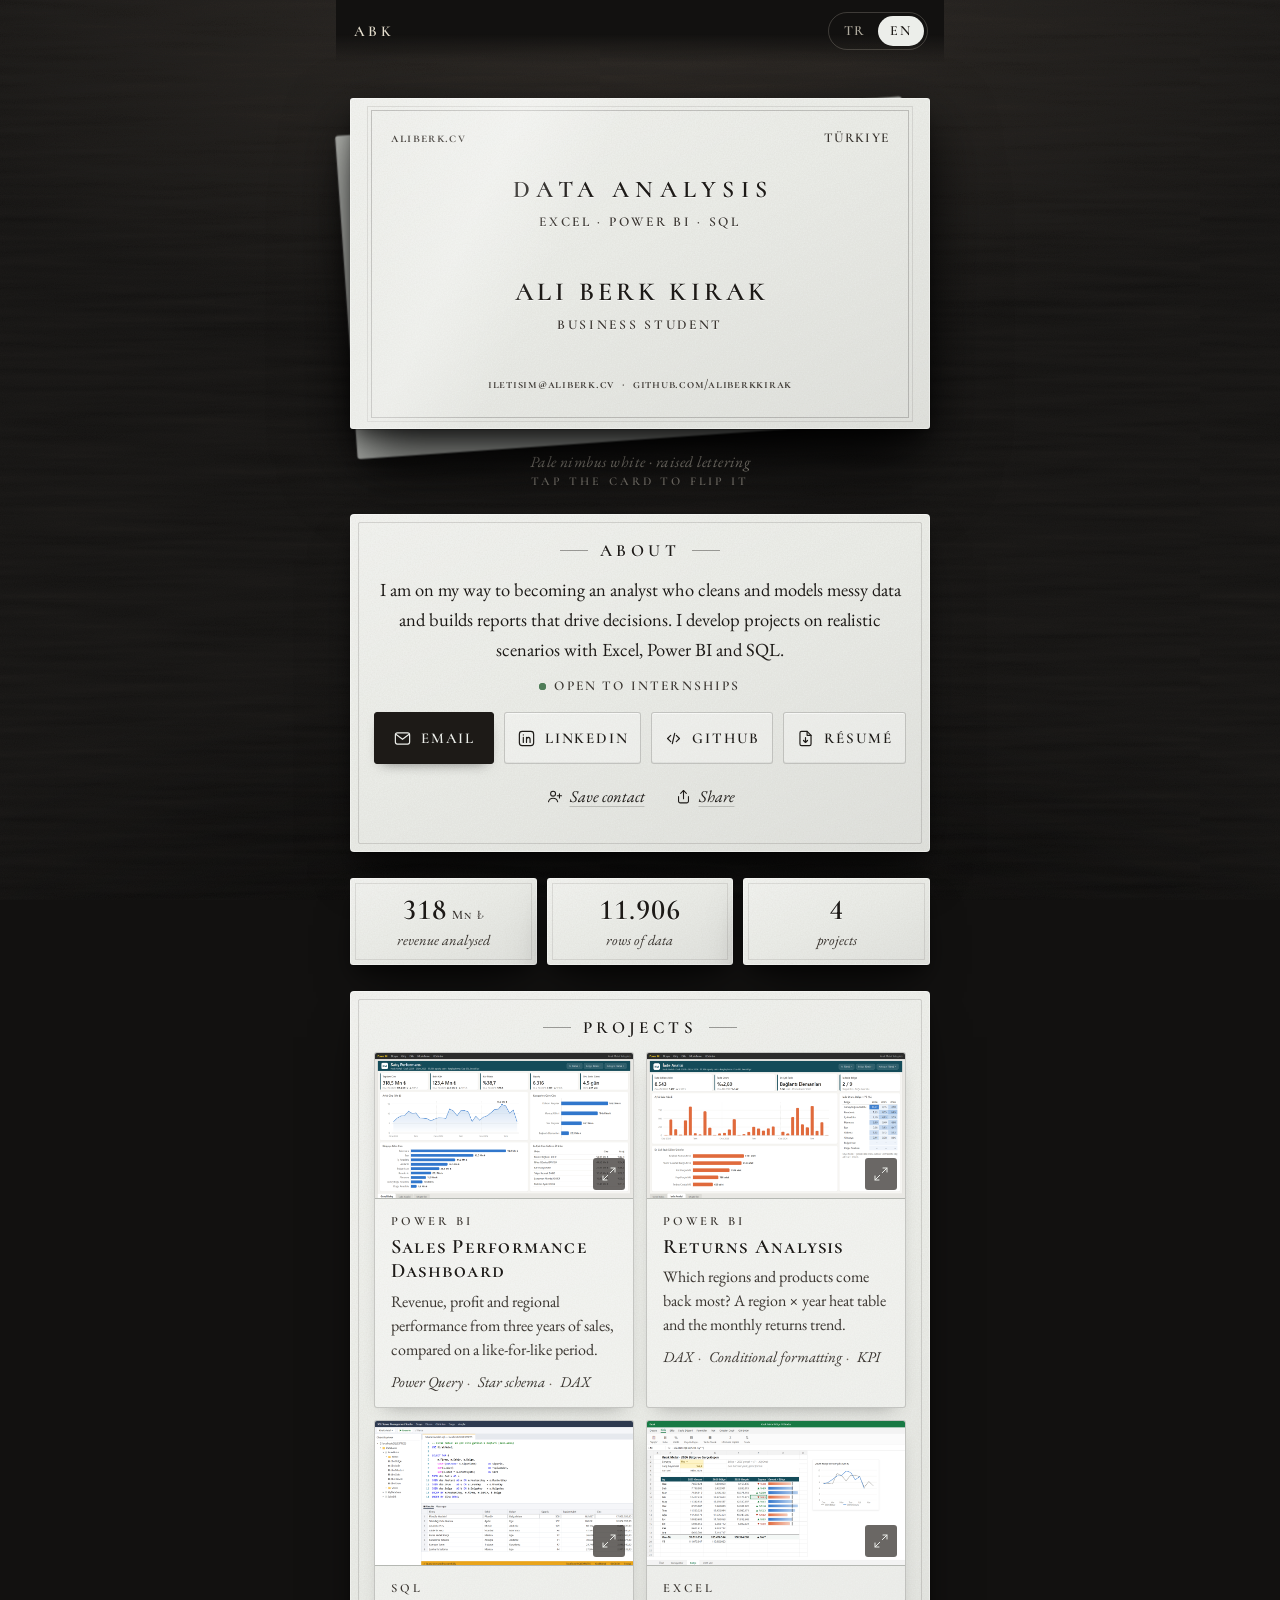
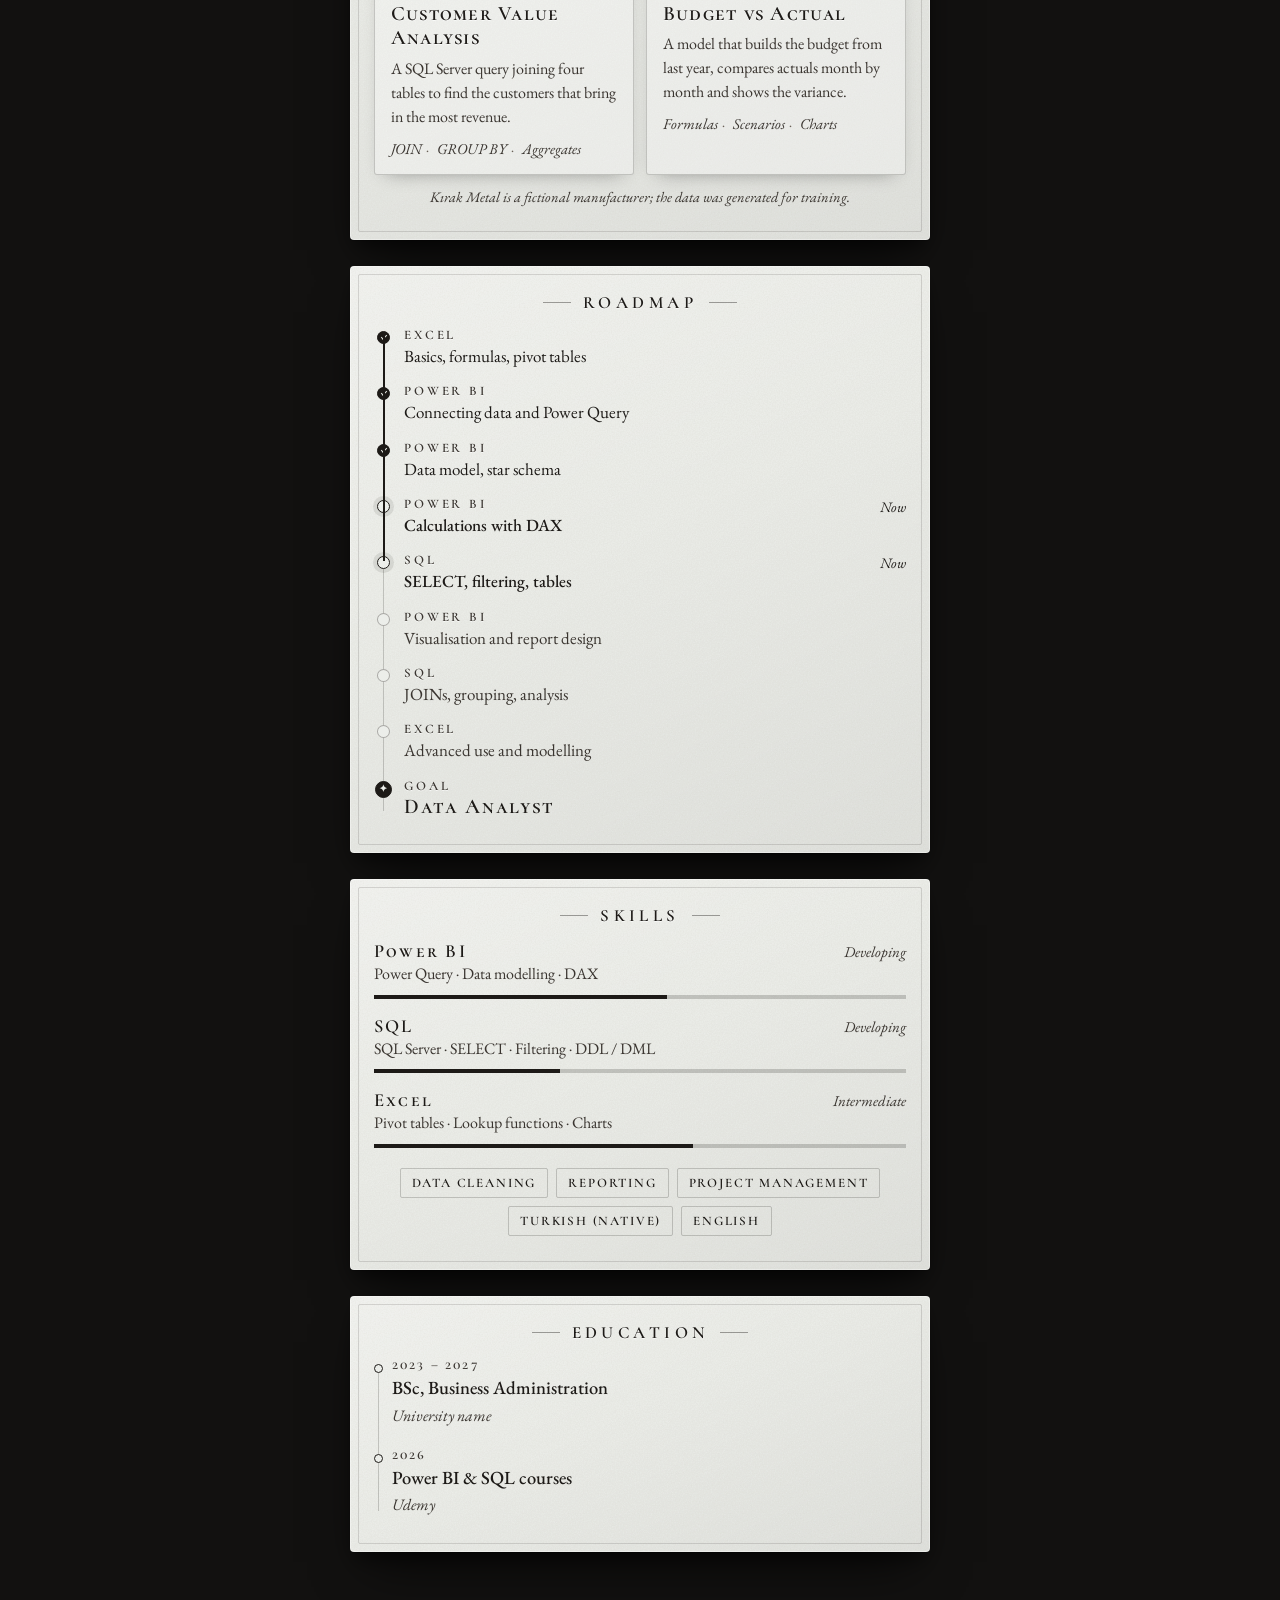
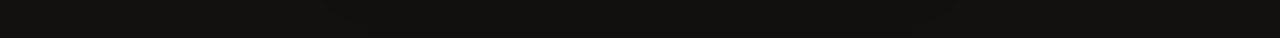
==== commit 61e8004a: "Tüm kartlar soluk bulut beyazı" ====
--- a/index.html
+++ b/index.html
@@ -71,7 +71,7 @@
         </span>
       </button>
     </div>
-    <p class="stok"><span data-l="tr">Kemik beyazı · kabartma harf</span><span data-l="en">Bone · raised lettering</span></p>
+    <p class="stok"><span data-l="tr">Soluk bulut beyazı · kabartma harf</span><span data-l="en">Pale nimbus white · raised lettering</span></p>
     <p class="ipucu"><span data-l="tr">Çevirmek için karta dokun</span><span data-l="en">Tap the card to flip it</span></p>
   </section>
 
@@ -113,7 +113,6 @@
         <span data-l="tr">Paylaş</span><span data-l="en">Share</span>
       </button>
     </div>
-    <span class="stok-ic"><span data-l="tr">Yumurta kabuğu</span><span data-l="en">Eggshell</span></span>
   </section>
 
   <!-- Rakamlar -->
@@ -181,7 +180,6 @@
       <span data-l="tr">Kırak Metal kurgusal bir imalat şirketidir; veriler eğitim amacıyla üretilmiştir.</span>
       <span data-l="en">Kırak Metal is a fictional manufacturer; the data was generated for training.</span>
     </p>
-    <span class="stok-ic"><span data-l="tr">Fildişi</span><span data-l="en">Ivory</span></span>
   </section>
 
   <!-- Yol haritası -->
@@ -198,7 +196,6 @@
       <li><b>Excel</b><span data-l="tr">İleri seviye ve modelleme</span><span data-l="en">Advanced use and modelling</span></li>
       <li class="goal"><b><span data-l="tr">Hedef</span><span data-l="en">Goal</span></b><span data-l="tr">Veri Analisti</span><span data-l="en">Data Analyst</span></li>
     </ol>
-    <span class="stok-ic"><span data-l="tr">Soluk bulut beyazı</span><span data-l="en">Pale nimbus white</span></span>
   </section>
 
   <!-- Yetkinlikler -->
@@ -228,7 +225,6 @@
       <li><span data-l="tr">Türkçe (ana dil)</span><span data-l="en">Turkish (native)</span></li>
       <li><span data-l="tr">İngilizce</span><span data-l="en">English</span></li>
     </ul>
-    <span class="stok-ic"><span data-l="tr">Yumurta kabuğu</span><span data-l="en">Eggshell</span></span>
   </section>
 
   <!-- Eğitim -->
@@ -246,7 +242,6 @@
         <span class="muted">Udemy</span>
       </li>
     </ol>
-    <span class="stok-ic"><span data-l="tr">Kemik beyazı</span><span data-l="en">Bone</span></span>
   </section>
 
   <footer class="foot r">
--- a/assets/style.css
+++ b/assets/style.css
@@ -2,15 +2,15 @@
 :root {
   --masa: #121110;
   --masa2: #1c1a18;
-  --ink: #2b2723;
-  --ink2: #4d4741;
-  --muted: #847b70;
-  --hair: rgba(43, 39, 35, .16);
-  --bone: #ebe5d3;
-  --eggshell: #efe9d8;
-  --ivory: #f2ecdc;
+  --ink: #1d1a17;
+  --ink2: #3a3530;
+  --muted: #6a6157;
+  --hair: rgba(29, 26, 23, .2);
+  --bone: #eceeea;
+  --eggshell: #eceeea;
+  --ivory: #eceeea;
   --nimbus: #eceeea;
-  --koyu-yazi: #d9d2c3;
+  --koyu-yazi: #e4ddcd;
   --ok: #4f7d58;
   --serif-caps: "Cormorant SC", "Copperplate", "Copperplate Gothic Light", "Palatino Linotype", Georgia, serif;
   --serif: "EB Garamond", "Garamond", "Palatino Linotype", Georgia, serif;
@@ -195,7 +195,7 @@
   box-shadow: 0 8px 18px -12px rgba(0, 0, 0, .45);
   transition: transform .35s var(--ease), box-shadow .35s var(--ease);
 }
-.shot { position: relative; display: block; width: 100%; padding: 0; border: 0; cursor: zoom-in; aspect-ratio: 16 / 9; overflow: hidden; background: #ddd6c4; border-bottom: 1px solid var(--hair); }
+.shot { position: relative; display: block; width: 100%; padding: 0; border: 0; cursor: zoom-in; aspect-ratio: 16 / 9; overflow: hidden; background: #dcdfda; border-bottom: 1px solid var(--hair); }
 .shot img { width: 100%; height: 100%; object-fit: cover; object-position: top left; display: block; filter: saturate(.9); transition: transform .6s var(--ease); }
 .zoom { position: absolute; right: 8px; bottom: 8px; width: 32px; height: 32px; border-radius: 3px; display: grid; place-items: center; color: var(--bone); background: rgba(43, 39, 35, .7); }
 .zoom svg { width: 16px; height: 16px; }
@@ -307,3 +307,75 @@
   body { background: #fff; }
   .js .r { opacity: 1; transform: none; }
 }
+
+/* ================= Okunurluk + süs (v2) ================= */
+/* Kartvizit: daha büyük, daha kalın, daha koyu */
+.wrap { padding-left: 14px; padding-right: 14px; }
+.k-ust-sol, .k-ust-sag { font-size: clamp(11px, 3.1vw, 13.5px); font-weight: 600; letter-spacing: .1em; color: var(--ink2); top: 9%; }
+.k-ust-sol { left: 7%; } .k-ust-sag { right: 7%; }
+.k-firma { top: 22%; gap: 4px; }
+.k-firma-ad { font-size: clamp(17px, 5.2vw, 24px); font-weight: 600; letter-spacing: .26em; padding-left: .26em; }
+.k-firma-alt { font-size: clamp(11px, 3.1vw, 13.5px); font-weight: 600; letter-spacing: .2em; color: var(--ink2); }
+.k-kisi { top: 52.5%; gap: 3px; }
+.k-kisi strong { font-size: clamp(19px, 5.7vw, 26px); font-weight: 600; letter-spacing: .16em; padding-left: .16em; }
+.k-kisi > span { font-size: clamp(11px, 3.1vw, 13.5px); font-weight: 600; letter-spacing: .2em; color: var(--ink2); }
+.k-alt { bottom: 10.5%; font-size: clamp(10px, 2.75vw, 12.5px); font-weight: 600; letter-spacing: .06em; }
+.arka-yazi { font-size: clamp(15px, 4.4vw, 19px); color: var(--ink); }
+.filigran { color: rgba(29, 26, 23, .13); }
+/* Kartvizit içinde ince çift çerçeve ve isimle firma arasında kısa çizgi */
+.yuz::before {
+  content: ""; position: absolute; inset: 3.6%; pointer-events: none;
+  border: 1px solid rgba(29, 26, 23, .22); outline: 1px solid rgba(29, 26, 23, .1); outline-offset: 3px;
+}
+
+/* Arkada hafif eğik ikinci kart: deste */
+.sahne { position: relative; }
+.kart-kutu::before {
+  content: ""; position: absolute; inset: 0; border-radius: 3px; transform: translateZ(-30px) rotate(-4deg) translate(-2%, 4%);
+  background: #dcdfda; box-shadow: var(--golge); opacity: .85;
+}
+.kart { filter: drop-shadow(0 24px 30px rgba(0, 0, 0, .55)); }
+.stok { font-size: 15.5px; color: rgba(228, 221, 205, .78); margin-top: 22px; }
+.ipucu { font-size: 12px; font-weight: 600; color: rgba(228, 221, 205, .55); }
+
+/* Bölüm kartları: içte ince çerçeve */
+.card::before {
+  content: ""; position: absolute; inset: 8px; pointer-events: none; border: 1px solid rgba(29, 26, 23, .14); border-radius: 2px;
+}
+.card { padding: 28px 24px 34px; }
+h2 { font-size: 17px; font-weight: 600; letter-spacing: .26em; display: flex; align-items: center; justify-content: center; gap: 12px; }
+h2::before, h2::after { content: ""; display: block; width: 28px; height: 1px; margin: 0; background: rgba(29, 26, 23, .4); }
+h2 > span { order: 1; } h2::after { order: 2; }
+.stok-ic { font-size: 13px; color: rgba(58, 53, 48, .62); right: 16px; bottom: 12px; }
+
+/* Metinler */
+p { color: var(--ink2); }
+.lead { font-size: 18.5px; color: var(--ink); }
+.meta li { font-size: 13.5px; font-weight: 600; }
+.btn { font-size: 15px; font-weight: 600; letter-spacing: .12em; min-height: 52px; }
+.link { font-size: 16.5px; color: var(--ink); }
+.stat strong { font-weight: 600; font-size: clamp(23px, 6.6vw, 29px); }
+.stat strong small { font-weight: 600; font-size: 13px; }
+.stat > span { font-size: 14.5px; color: var(--ink2); }
+.stat { outline: 1px solid rgba(29, 26, 23, .1); outline-offset: -6px; }
+.tag { font-size: 12.5px; font-weight: 600; color: var(--ink2); }
+.project h3 { font-size: 20.5px; font-weight: 600; }
+.project p { font-size: 16px; color: var(--ink2); }
+.uses li { font-size: 15px; color: var(--ink2); }
+.note { font-size: 14.5px; color: var(--ink2); }
+.road li { font-size: 17px; }
+.road li b { font-size: 13px; font-weight: 600; color: var(--ink2); }
+.road li em { font-size: 14.5px; color: var(--ink); font-weight: 500; }
+.road li.goal { font-size: 21px; font-weight: 600; }
+.skill-top strong { font-size: 18.5px; font-weight: 600; }
+.skill-top em { font-size: 15px; color: var(--ink2); }
+.skill p { font-size: 16px; }
+.bar { height: 4px; }
+.chips li { font-size: 13px; font-weight: 600; color: var(--ink); }
+.timeline time { font-size: 13.5px; font-weight: 600; color: var(--ink2); }
+.timeline strong { font-size: 18.5px; }
+.muted { font-size: 16px; color: var(--ink2); }
+.foot p { font-size: 12.5px; font-weight: 600; color: rgba(228, 221, 205, .6); }
+.mono { font-size: 15px; font-weight: 600; }
+.lang button { font-size: 14px; font-weight: 600; }
+.lang button:not([aria-pressed="true"]) { color: rgba(228, 221, 205, .75); }
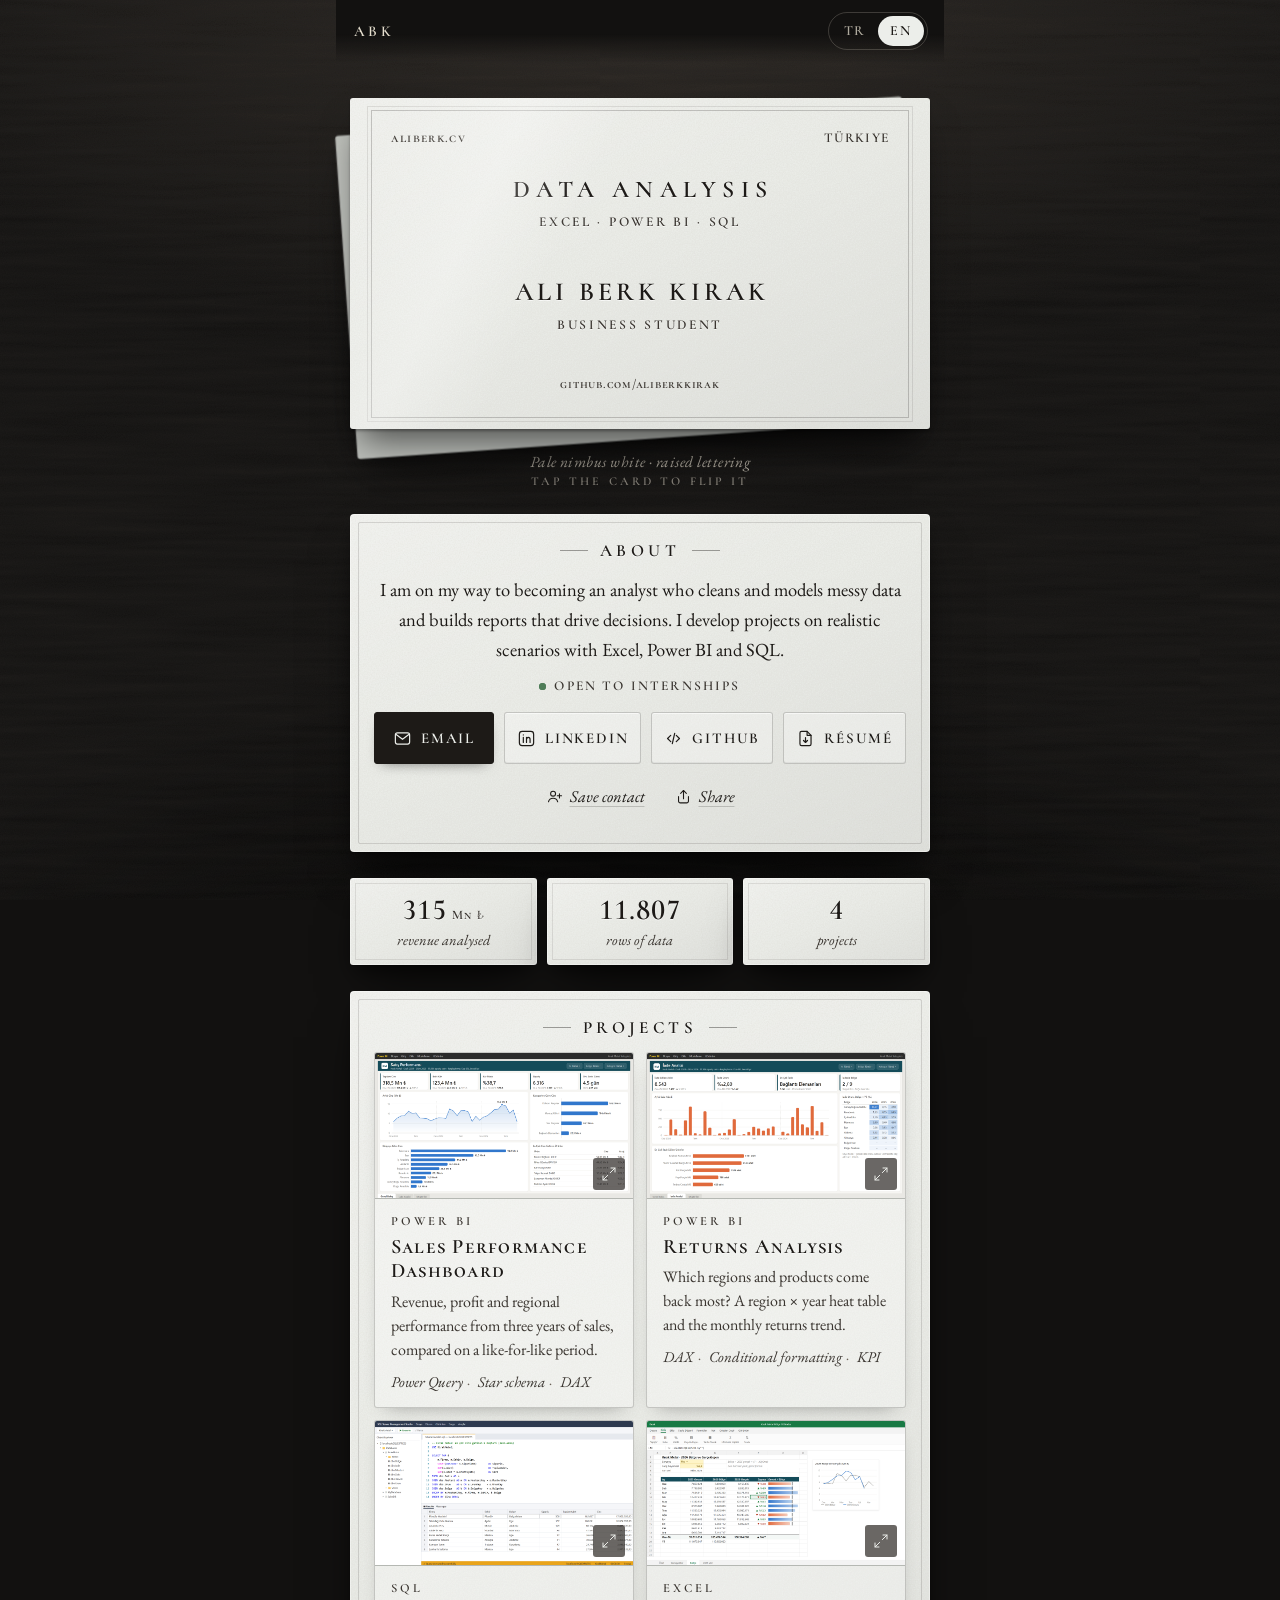
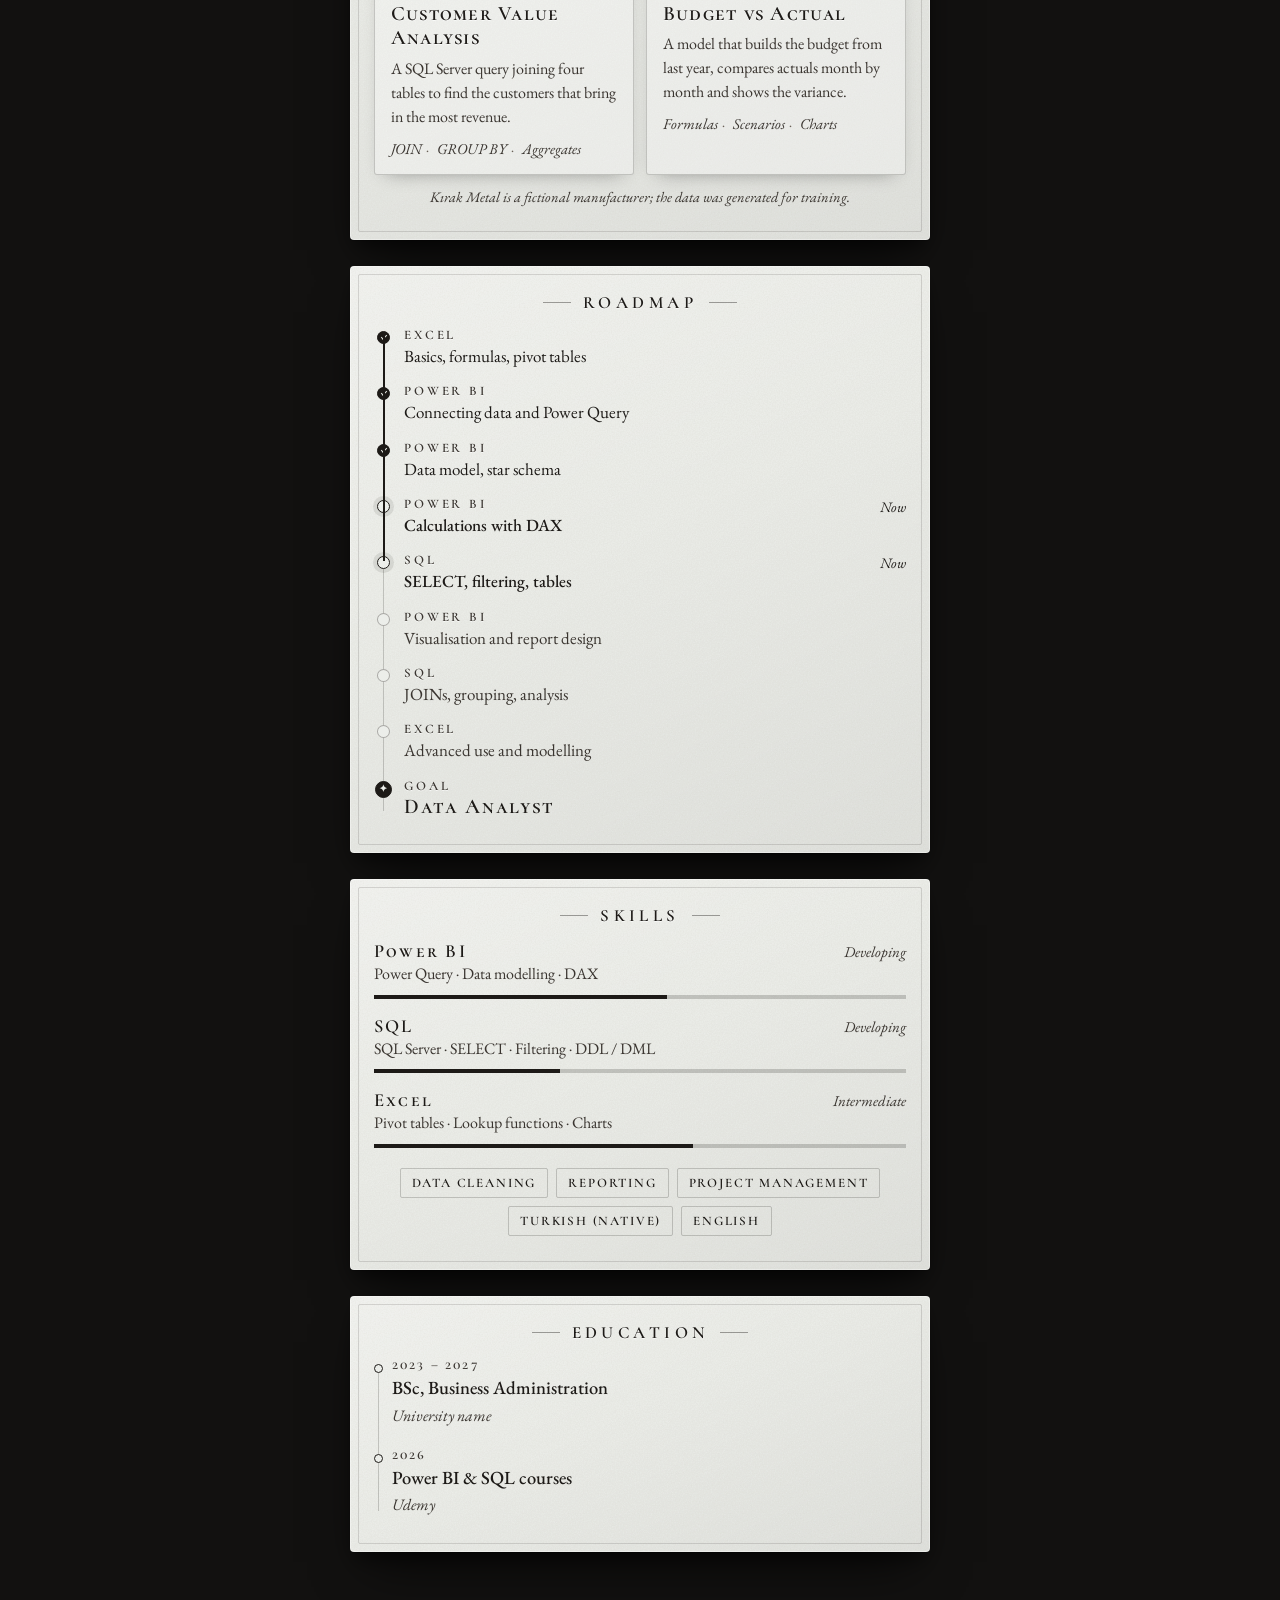
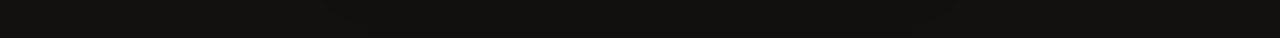
==== commit 6ec55962: "Kartın arka yüzü: iletişim (e-posta, telefon); 3D düzleşme hatası düzeltildi" ====
--- a/index.html
+++ b/index.html
@@ -50,9 +50,9 @@
   <!-- Kartvizit: dokununca döner -->
   <section class="sahne" aria-labelledby="ad">
     <div class="kart-kutu">
-      <button class="kart" type="button" id="kart" aria-pressed="false">
+      <div class="kart" id="kart" role="button" tabindex="0" aria-pressed="false">
         <span class="sr"><span data-l="tr">Kartı çevir</span><span data-l="en">Flip the card</span></span>
-        <span class="yuz on-yuz kagit bone" aria-hidden="false">
+        <div class="yuz on-yuz kagit" aria-hidden="false">
           <span class="k-ust-sol">aliberk.cv</span>
           <span class="k-ust-sag"><span data-l="tr">Türkiye</span><span data-l="en">Türkiye</span></span>
           <span class="k-firma">
@@ -63,13 +63,16 @@
             <strong id="ad">Ali Berk Kırak</strong>
             <span><span data-l="tr">İşletme Öğrencisi</span><span data-l="en">Business Student</span></span>
           </span>
-          <span class="k-alt">iletisim@aliberk.cv &nbsp;·&nbsp; github.com/aliberkkirak</span>
-        </span>
-        <span class="yuz arka-yuz kagit bone" aria-hidden="true">
-          <span class="filigran">ABK</span>
+          <span class="k-alt">github.com/aliberkkirak</span>
+        </div>
+        <div class="yuz arka-yuz kagit" aria-hidden="true">
+          <span class="filigran" aria-hidden="true">ABK</span>
+          <span class="a-baslik"><span data-l="tr">İletişim</span><span data-l="en">Contact</span></span>
+          <a class="a-satir" href="mailto:aliberkkrk@gmail.com">aliberkkrk@gmail.com</a>
+          <a class="a-satir" href="tel:+905072074238">+90 507 207 42 38</a>
           <span class="arka-yazi"><span data-l="tr">Dağınık veriden, net karara.</span><span data-l="en">From messy data to clear decisions.</span></span>
-        </span>
-      </button>
+        </div>
+      </div>
     </div>
     <p class="stok"><span data-l="tr">Soluk bulut beyazı · kabartma harf</span><span data-l="en">Pale nimbus white · raised lettering</span></p>
     <p class="ipucu"><span data-l="tr">Çevirmek için karta dokun</span><span data-l="en">Tap the card to flip it</span></p>
@@ -86,7 +89,7 @@
       <li class="status"><i aria-hidden="true"></i><span data-l="tr">Staj fırsatlarına açık</span><span data-l="en">Open to internships</span></li>
     </ul>
     <nav class="actions" aria-label="İletişim">
-      <a class="btn primary" href="mailto:iletisim@aliberk.cv">
+      <a class="btn primary" href="mailto:aliberkkrk@gmail.com">
         <svg viewBox="0 0 24 24" aria-hidden="true"><rect x="3" y="5" width="18" height="14" rx="2.5"/><path d="m4 7 8 6 8-6"/></svg>
         <span data-l="tr">E-posta</span><span data-l="en">Email</span>
       </a>
--- a/assets/style.css
+++ b/assets/style.css
@@ -334,7 +334,7 @@
   content: ""; position: absolute; inset: 0; border-radius: 3px; transform: translateZ(-30px) rotate(-4deg) translate(-2%, 4%);
   background: #dcdfda; box-shadow: var(--golge); opacity: .85;
 }
-.kart { filter: drop-shadow(0 24px 30px rgba(0, 0, 0, .55)); }
+.yuz { box-shadow: 0 2px 3px rgba(0, 0, 0, .3), 0 22px 34px -10px rgba(0, 0, 0, .6); }
 .stok { font-size: 15.5px; color: rgba(228, 221, 205, .78); margin-top: 22px; }
 .ipucu { font-size: 12px; font-weight: 600; color: rgba(228, 221, 205, .55); }
 
@@ -378,4 +378,20 @@
 .foot p { font-size: 12.5px; font-weight: 600; color: rgba(228, 221, 205, .6); }
 .mono { font-size: 15px; font-weight: 600; }
 .lang button { font-size: 14px; font-weight: 600; }
-.lang button:not([aria-pressed="true"]) { color: rgba(228, 221, 205, .75); }+.lang button:not([aria-pressed="true"]) { color: rgba(228, 221, 205, .75); }
+/* Kartın arka yüzü: iletişim */
+.kart { -webkit-user-select: none; user-select: none; }
+.kart:focus-visible { outline: none; }
+.kart:focus-visible .yuz { outline: 1.5px solid #c9bfa8; outline-offset: 4px; }
+.arka-yuz { gap: 4px; padding: 0 8%; }
+.arka-yuz .filigran { position: absolute; inset: 0; display: grid; place-items: center; font-size: clamp(90px, 30vw, 150px); color: rgba(29, 26, 23, .06); pointer-events: none; }
+.a-baslik { position: relative; font: 600 clamp(12px, 3.3vw, 14px) var(--serif-caps); letter-spacing: .3em; padding-left: .3em; color: var(--ink2); margin-bottom: 4px; }
+.a-satir {
+  position: relative; display: inline-block; padding: 3px 8px; text-decoration: none; text-transform: none;
+  font: 500 clamp(16px, 4.7vw, 21px) var(--serif); letter-spacing: .03em; color: var(--ink);
+  border-bottom: 1px solid transparent; transition: border-color .2s;
+}
+.a-satir[href^="tel"] { font: 600 clamp(15px, 4.4vw, 20px) var(--serif-caps); letter-spacing: .12em; font-variant-numeric: lining-nums; }
+@media (hover: hover) { .a-satir:hover { border-bottom-color: rgba(29, 26, 23, .4); } }
+.arka-yuz .arka-yazi { position: relative; margin-top: 8px; font-size: clamp(13px, 3.7vw, 16px); color: var(--ink2); }
+.arka-yuz .filigran { color: rgba(29, 26, 23, .045); text-shadow: 0 1px 0 rgba(255, 255, 255, .45); }
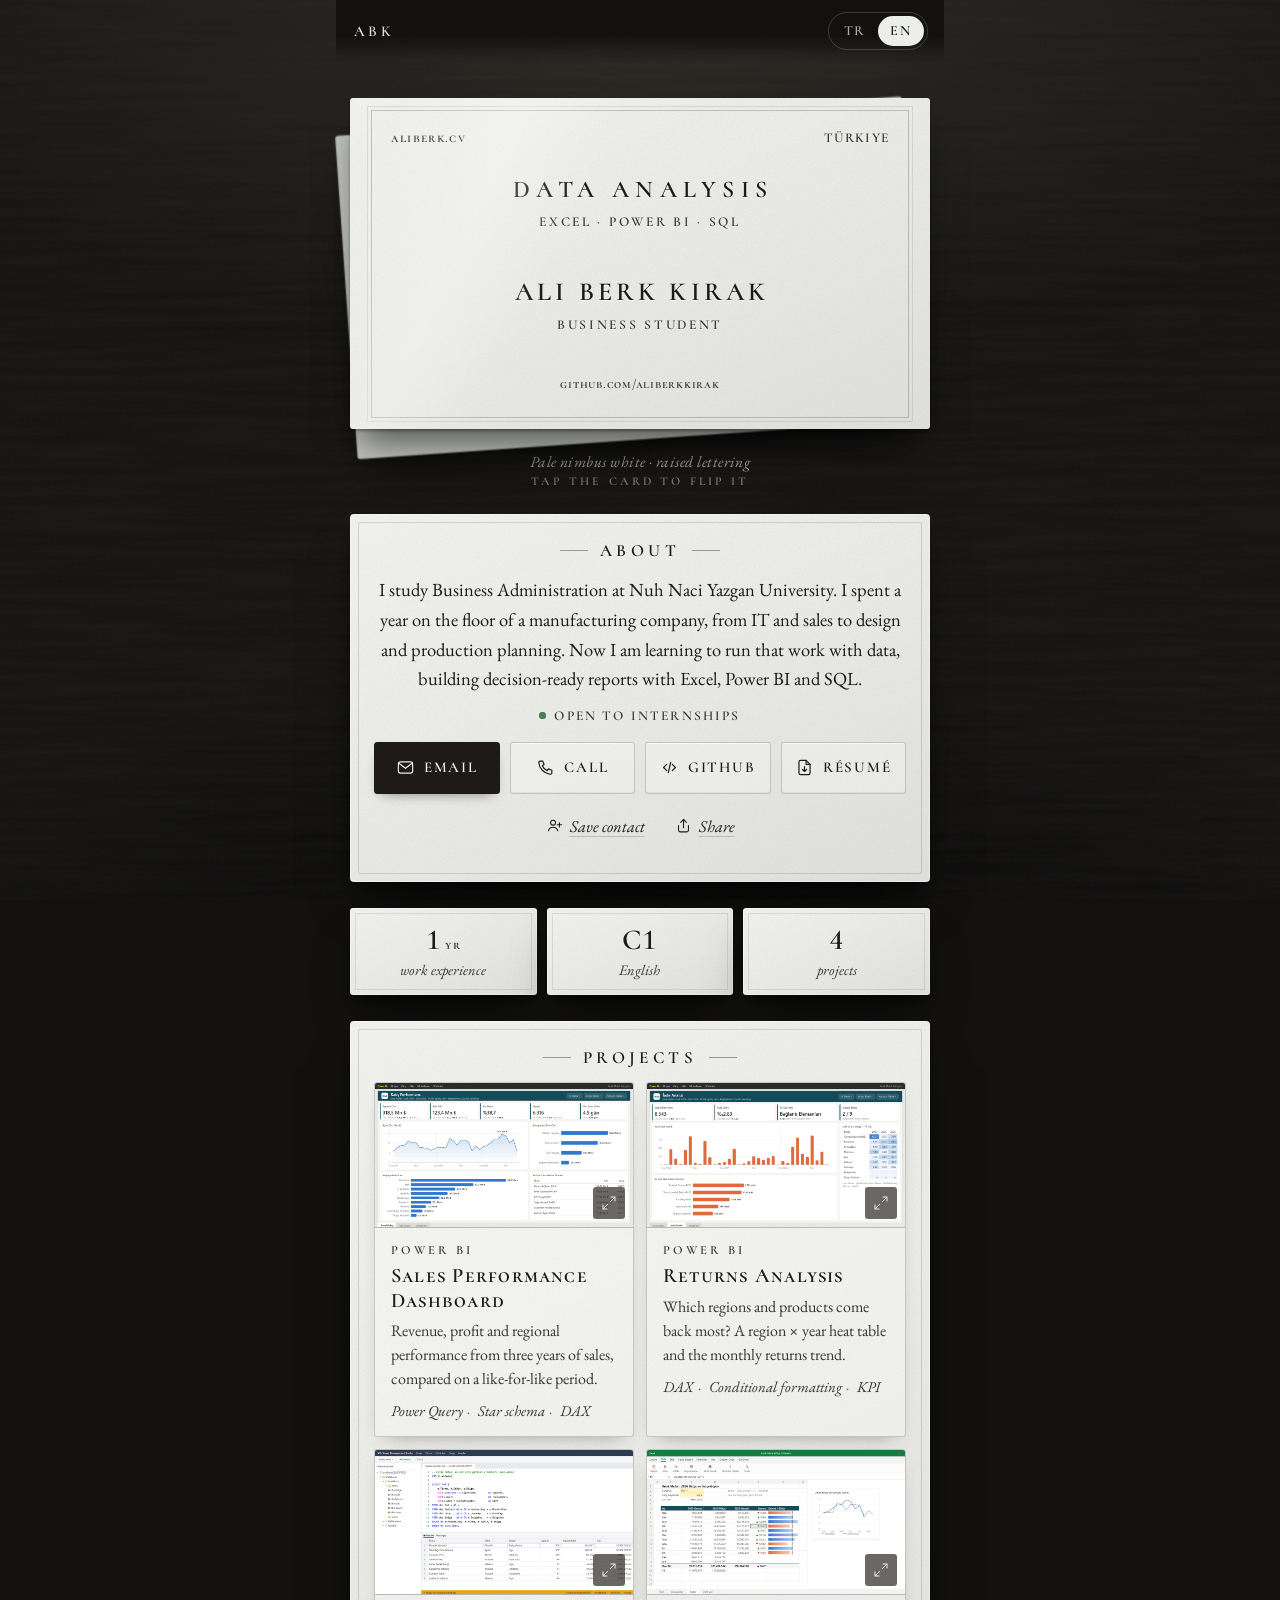
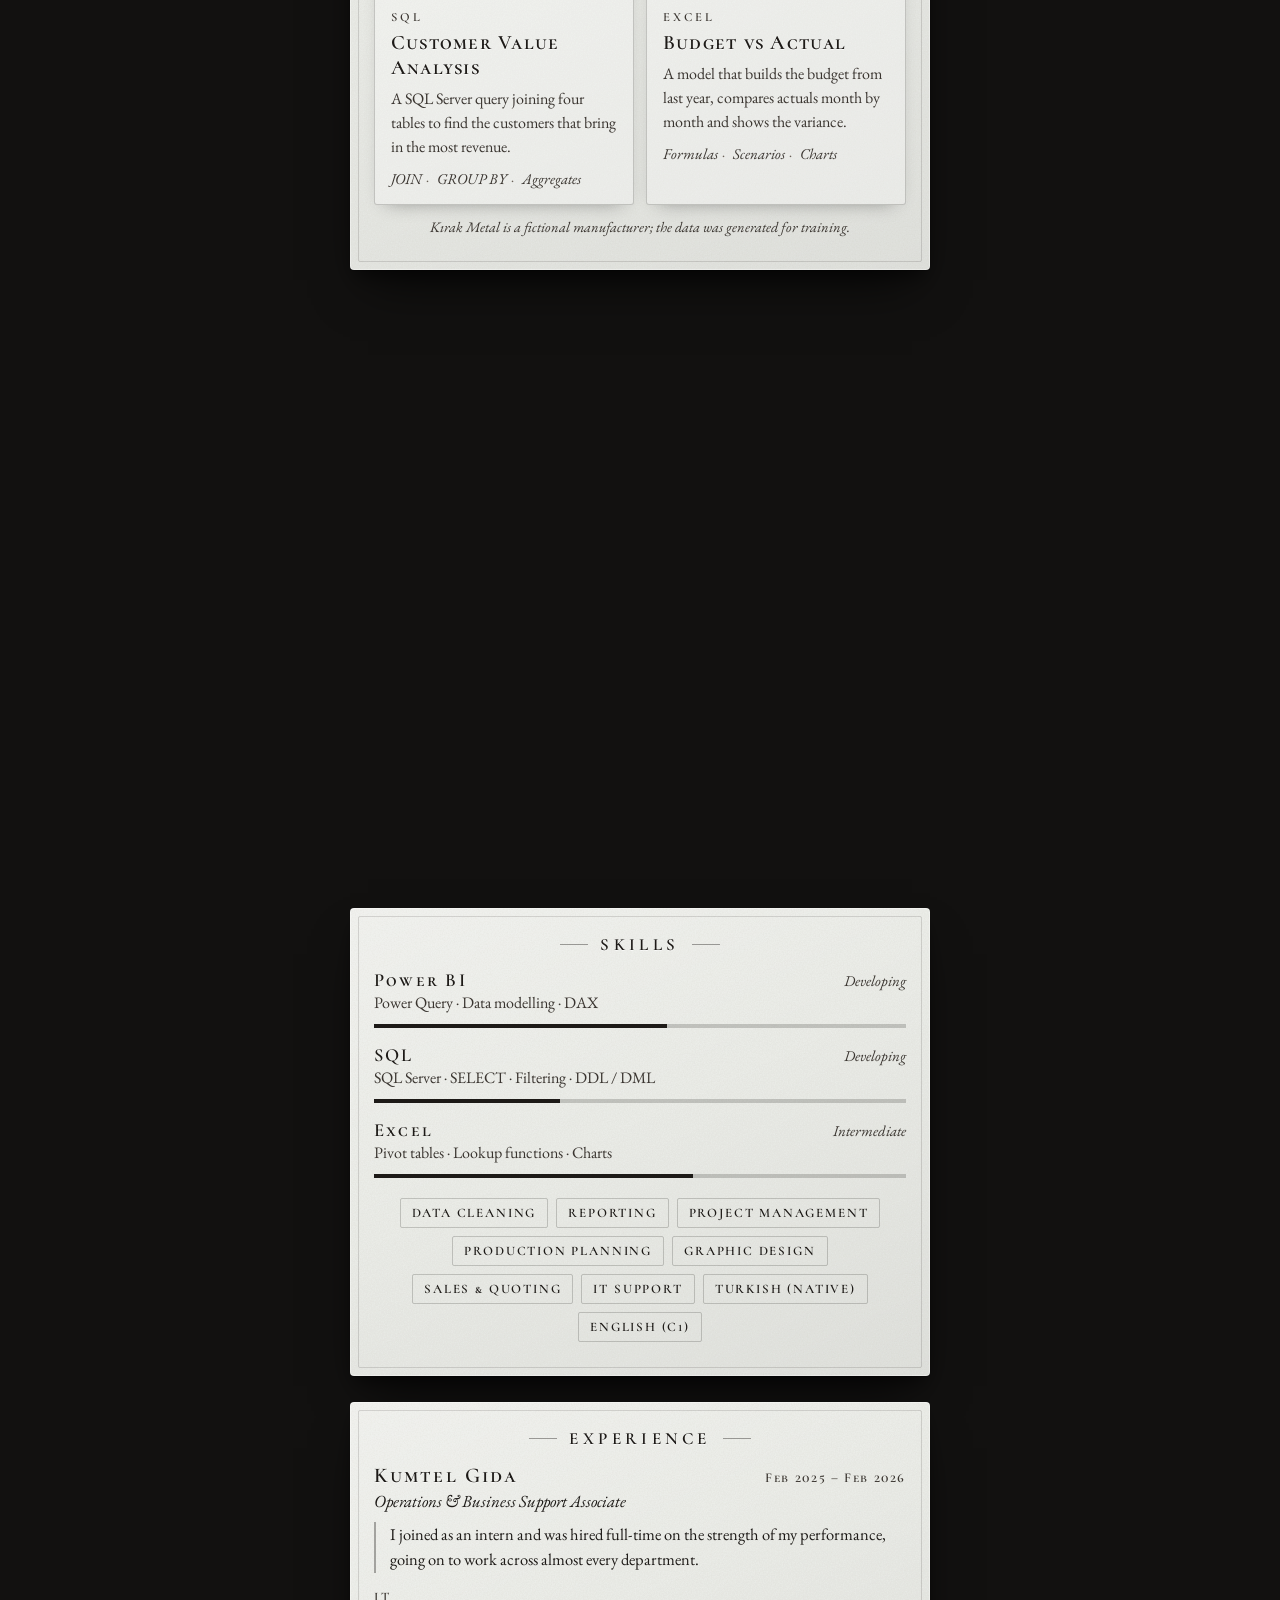
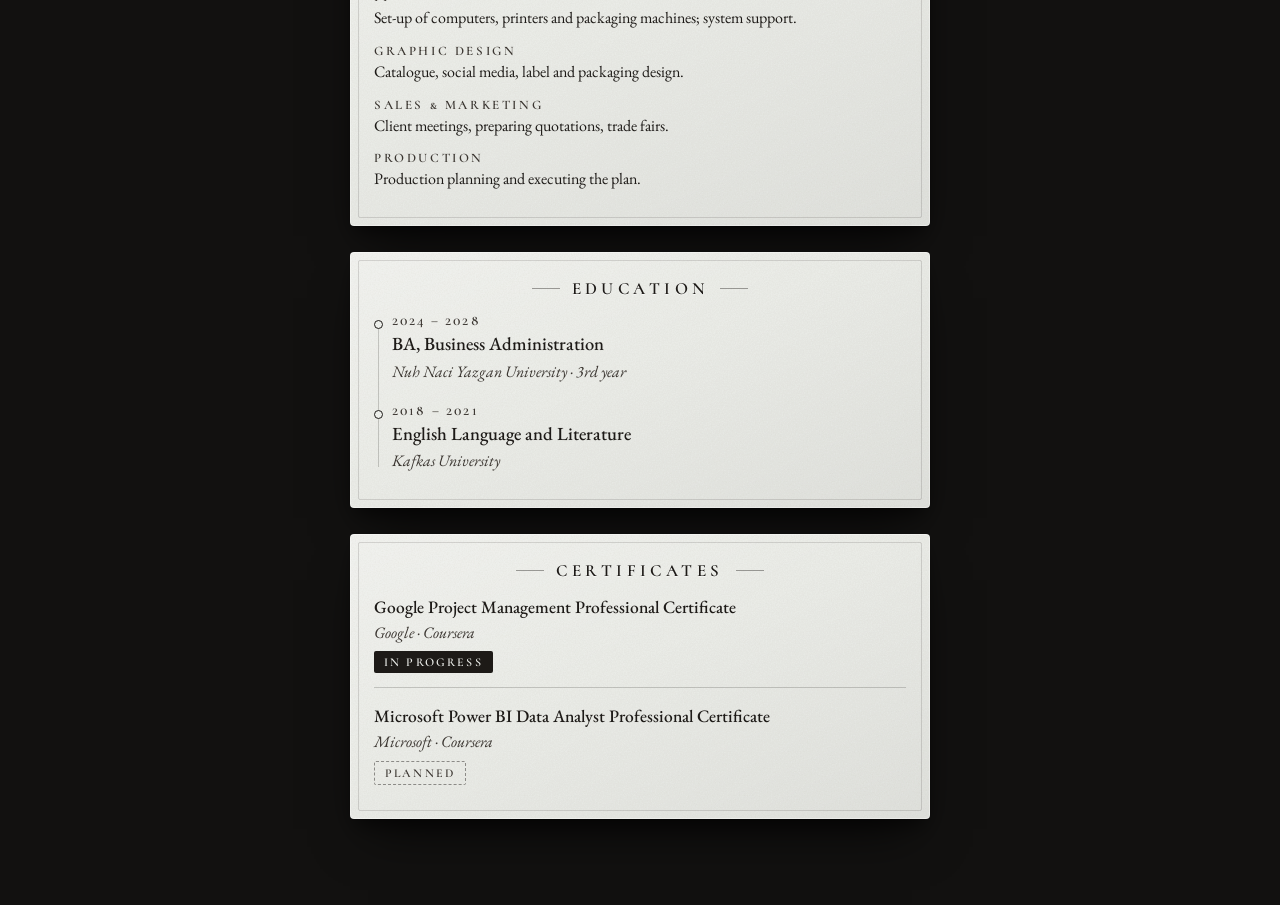
==== commit a7cefa2d: "CV bilgileri: NNYÜ İşletme, Kafkas, Kumtel deneyimi, sertifikalar (durumlu), Ara düğmesi" ====
--- a/index.html
+++ b/index.html
@@ -82,8 +82,8 @@
   <section class="card kagit eggshell r" aria-label="Tanıtım">
     <h2><span data-l="tr">Hakkımda</span><span data-l="en">About</span></h2>
     <p class="lead">
-      <span data-l="tr">Dağınık veriyi temizleyip modelleyen, ondan karar verdiren raporlar kuran bir analist olma yolundayım. Excel, Power BI ve SQL ile gerçekçi senaryolar üzerinde projeler geliştiriyorum.</span>
-      <span data-l="en">I am on my way to becoming an analyst who cleans and models messy data and builds reports that drive decisions. I develop projects on realistic scenarios with Excel, Power BI and SQL.</span>
+      <span data-l="tr">Nuh Naci Yazgan Üniversitesi'nde İşletme okuyorum. Bir imalat şirketinde BT'den satışa, tasarımdan üretim planlamaya kadar bir yıl sahada çalıştım. Şimdi o sahada gördüğüm işleri veriyle yönetmeyi öğreniyorum: Excel, Power BI ve SQL ile karar verdiren raporlar kuruyorum.</span>
+      <span data-l="en">I study Business Administration at Nuh Naci Yazgan University. I spent a year on the floor of a manufacturing company, from IT and sales to design and production planning. Now I am learning to run that work with data, building decision-ready reports with Excel, Power BI and SQL.</span>
     </p>
     <ul class="meta">
       <li class="status"><i aria-hidden="true"></i><span data-l="tr">Staj fırsatlarına açık</span><span data-l="en">Open to internships</span></li>
@@ -93,9 +93,9 @@
         <svg viewBox="0 0 24 24" aria-hidden="true"><rect x="3" y="5" width="18" height="14" rx="2.5"/><path d="m4 7 8 6 8-6"/></svg>
         <span data-l="tr">E-posta</span><span data-l="en">Email</span>
       </a>
-      <a class="btn" href="#" data-todo="linkedin" rel="noopener">
-        <svg viewBox="0 0 24 24" aria-hidden="true"><rect x="3" y="3" width="18" height="18" rx="3.5"/><path d="M8 10.5V17M8 7.5v.01M12 17v-3.6c0-1.7 1-2.9 2.4-2.9S16.5 11.6 16.5 13.3V17M12 10.5V17"/></svg>
-        <span lang="en">LinkedIn</span>
+      <a class="btn" href="tel:+905072074238">
+        <svg viewBox="0 0 24 24" aria-hidden="true"><path d="M5 4h3.5l1.7 4.3-2.2 1.4a11 11 0 0 0 6.3 6.3l1.4-2.2L20 15.5V19a1.5 1.5 0 0 1-1.6 1.5A16.5 16.5 0 0 1 3.5 5.6 1.5 1.5 0 0 1 5 4z"/></svg>
+        <span data-l="tr">Ara</span><span data-l="en">Call</span>
       </a>
       <a class="btn" href="https://github.com/aliberkkirak" target="_blank" rel="noopener">
         <svg viewBox="0 0 24 24" aria-hidden="true"><path d="m8.5 8-4 4 4 4M15.5 8l4 4-4 4M13.5 5.5l-3 13"/></svg>
@@ -120,8 +120,8 @@
 
   <!-- Rakamlar -->
   <section class="stats r" aria-label="Özet">
-    <div class="stat kagit nimbus"><strong><span class="say" data-hedef="318">318</span><small> Mn ₺</small></strong><span data-l="tr">analiz edilen ciro</span><span data-l="en">revenue analysed</span></div>
-    <div class="stat kagit nimbus"><strong><span class="say" data-hedef="11906">11.906</span></strong><span data-l="tr">satır veri</span><span data-l="en">rows of data</span></div>
+    <div class="stat kagit nimbus"><strong><span class="say" data-hedef="1">1</span><small> <span data-l="tr">yıl</span><span data-l="en">yr</span></small></strong><span data-l="tr">iş deneyimi</span><span data-l="en">work experience</span></div>
+    <div class="stat kagit nimbus"><strong>C1</strong><span data-l="tr">İngilizce</span><span data-l="en">English</span></div>
     <div class="stat kagit nimbus"><strong><span class="say" data-hedef="4">4</span></strong><span data-l="tr">proje</span><span data-l="en">projects</span></div>
   </section>
 
@@ -225,26 +225,66 @@
       <li><span data-l="tr">Veri temizleme</span><span data-l="en">Data cleaning</span></li>
       <li><span data-l="tr">Raporlama</span><span data-l="en">Reporting</span></li>
       <li><span data-l="tr">Proje yönetimi</span><span data-l="en">Project management</span></li>
+      <li><span data-l="tr">Üretim planlama</span><span data-l="en">Production planning</span></li>
+      <li><span data-l="tr">Grafik tasarım</span><span data-l="en">Graphic design</span></li>
+      <li><span data-l="tr">Satış ve teklif</span><span data-l="en">Sales &amp; quoting</span></li>
+      <li><span data-l="tr">BT desteği</span><span data-l="en">IT support</span></li>
       <li><span data-l="tr">Türkçe (ana dil)</span><span data-l="en">Turkish (native)</span></li>
-      <li><span data-l="tr">İngilizce</span><span data-l="en">English</span></li>
+      <li><span data-l="tr">İngilizce (C1)</span><span data-l="en">English (C1)</span></li>
     </ul>
   </section>
 
+  <!-- Deneyim -->
+  <section class="card kagit r" aria-labelledby="h-deneyim">
+    <h2 id="h-deneyim"><span data-l="tr">Deneyim</span><span data-l="en">Experience</span></h2>
+    <article class="is">
+      <div class="is-ust">
+        <strong lang="tr">Kumtel Gıda</strong>
+        <time><span data-l="tr">Şubat 2025 – Şubat 2026</span><span data-l="en">Feb 2025 – Feb 2026</span></time>
+      </div>
+      <p class="is-unvan"><span data-l="tr">Operasyon ve İş Destek Personeli</span><span data-l="en">Operations &amp; Business Support Associate</span></p>
+      <p class="is-hikaye"><span data-l="tr">Stajyer olarak başladım; performansım üzerine kadroya alındım ve şirketin neredeyse her biriminde görev aldım.</span><span data-l="en">I joined as an intern and was hired full-time on the strength of my performance, going on to work across almost every department.</span></p>
+      <dl class="alanlar">
+        <div><dt><span data-l="tr">Bilgi Teknolojileri</span><span data-l="en">IT</span></dt><dd><span data-l="tr">Bilgisayar, yazıcı ve ambalaj makinelerinin kurulumu; sistem desteği.</span><span data-l="en">Set-up of computers, printers and packaging machines; system support.</span></dd></div>
+        <div><dt><span data-l="tr">Grafik Tasarım</span><span data-l="en">Graphic Design</span></dt><dd><span data-l="tr">Katalog, sosyal medya, etiket ve ambalaj tasarımı.</span><span data-l="en">Catalogue, social media, label and packaging design.</span></dd></div>
+        <div><dt><span data-l="tr">Satış ve Pazarlama</span><span data-l="en">Sales &amp; Marketing</span></dt><dd><span data-l="tr">Müşteri görüşmeleri, teklif hazırlama, fuar çalışmaları.</span><span data-l="en">Client meetings, preparing quotations, trade fairs.</span></dd></div>
+        <div><dt><span data-l="tr">Üretim</span><span data-l="en">Production</span></dt><dd><span data-l="tr">Üretim planlaması ve planın uygulanması.</span><span data-l="en">Production planning and executing the plan.</span></dd></div>
+      </dl>
+    </article>
+  </section>
+
   <!-- Eğitim -->
-  <section class="card kagit bone r" aria-labelledby="h-egitim">
+  <section class="card kagit r" aria-labelledby="h-egitim">
     <h2 id="h-egitim"><span data-l="tr">Eğitim</span><span data-l="en">Education</span></h2>
     <ol class="timeline">
       <li>
-        <time>2023 – 2027</time>
-        <strong><span data-l="tr">İşletme, Lisans</span><span data-l="en">BSc, Business Administration</span></strong>
-        <span class="muted"><span data-l="tr">Üniversite adı</span><span data-l="en">University name</span></span>
+        <time>2024 – 2028</time>
+        <strong><span data-l="tr">İşletme, Lisans</span><span data-l="en">BA, Business Administration</span></strong>
+        <span class="muted"><span data-l="tr">Nuh Naci Yazgan Üniversitesi · 3. sınıf</span><span data-l="en">Nuh Naci Yazgan University · 3rd year</span></span>
       </li>
       <li>
-        <time>2026</time>
-        <strong><span data-l="tr">Power BI ve SQL eğitimleri</span><span data-l="en">Power BI &amp; SQL courses</span></strong>
-        <span class="muted">Udemy</span>
+        <time>2018 – 2021</time>
+        <strong><span data-l="tr">İngiliz Dili ve Edebiyatı</span><span data-l="en">English Language and Literature</span></strong>
+        <span class="muted"><span data-l="tr">Kafkas Üniversitesi</span><span data-l="en">Kafkas University</span></span>
       </li>
     </ol>
+  </section>
+
+  <!-- Sertifikalar -->
+  <section class="card kagit r" aria-labelledby="h-sertifika">
+    <h2 id="h-sertifika"><span data-l="tr">Sertifikalar</span><span data-l="en">Certificates</span></h2>
+    <ul class="sertifika">
+      <li>
+        <strong lang="en">Google Project Management Professional Certificate</strong>
+        <span class="muted">Google · Coursera</span>
+        <em class="durum devam"><span data-l="tr">Devam ediyor</span><span data-l="en">In progress</span></em>
+      </li>
+      <li>
+        <strong lang="en">Microsoft Power BI Data Analyst Professional Certificate</strong>
+        <span class="muted">Microsoft · Coursera</span>
+        <em class="durum hedef"><span data-l="tr">Hedef</span><span data-l="en">Planned</span></em>
+      </li>
+    </ul>
   </section>
 
   <footer class="foot r">
--- a/assets/style.css
+++ b/assets/style.css
@@ -395,3 +395,23 @@
 @media (hover: hover) { .a-satir:hover { border-bottom-color: rgba(29, 26, 23, .4); } }
 .arka-yuz .arka-yazi { position: relative; margin-top: 8px; font-size: clamp(13px, 3.7vw, 16px); color: var(--ink2); }
 .arka-yuz .filigran { color: rgba(29, 26, 23, .045); text-shadow: 0 1px 0 rgba(255, 255, 255, .45); }
+
+/* Deneyim */
+.is-ust { display: flex; align-items: baseline; justify-content: space-between; gap: 10px; flex-wrap: wrap; }
+.is-ust strong { font: 600 21px var(--serif-caps); letter-spacing: .1em; color: var(--ink); text-shadow: 0 1px 0 rgba(255, 255, 255, .7); }
+.is-ust time { font: 600 13.5px var(--serif-caps); letter-spacing: .12em; color: var(--ink2); }
+.is-unvan { margin-top: 2px; font: italic 500 17px var(--serif); color: var(--ink); }
+.is-hikaye { margin-top: 10px; font-size: 16.5px; line-height: 1.55; padding-left: 14px; border-left: 2px solid rgba(29, 26, 23, .35); color: var(--ink); }
+.alanlar { margin: 16px 0 0; display: grid; gap: 12px; }
+.alanlar div { display: grid; gap: 1px; }
+.alanlar dt { font: 600 13px var(--serif-caps); letter-spacing: .2em; text-transform: uppercase; color: var(--ink2); }
+.alanlar dd { margin: 0; font-size: 16px; color: var(--ink); }
+
+/* Sertifikalar */
+.sertifika { list-style: none; margin: 0; padding: 0; display: grid; gap: 16px; }
+.sertifika li { display: grid; gap: 2px; padding-bottom: 14px; border-bottom: 1px solid var(--hair); }
+.sertifika li:last-child { border-bottom: 0; padding-bottom: 0; }
+.sertifika strong { font-weight: 500; font-size: 17.5px; line-height: 1.35; color: var(--ink); }
+.durum { justify-self: start; margin-top: 4px; font: 600 12px var(--serif-caps); font-style: normal; letter-spacing: .18em; text-transform: uppercase; padding: 4px 10px; border-radius: 2px; }
+.durum.devam { color: var(--bone); background: var(--ink); }
+.durum.hedef { color: var(--ink2); border: 1px dashed rgba(29, 26, 23, .45); }
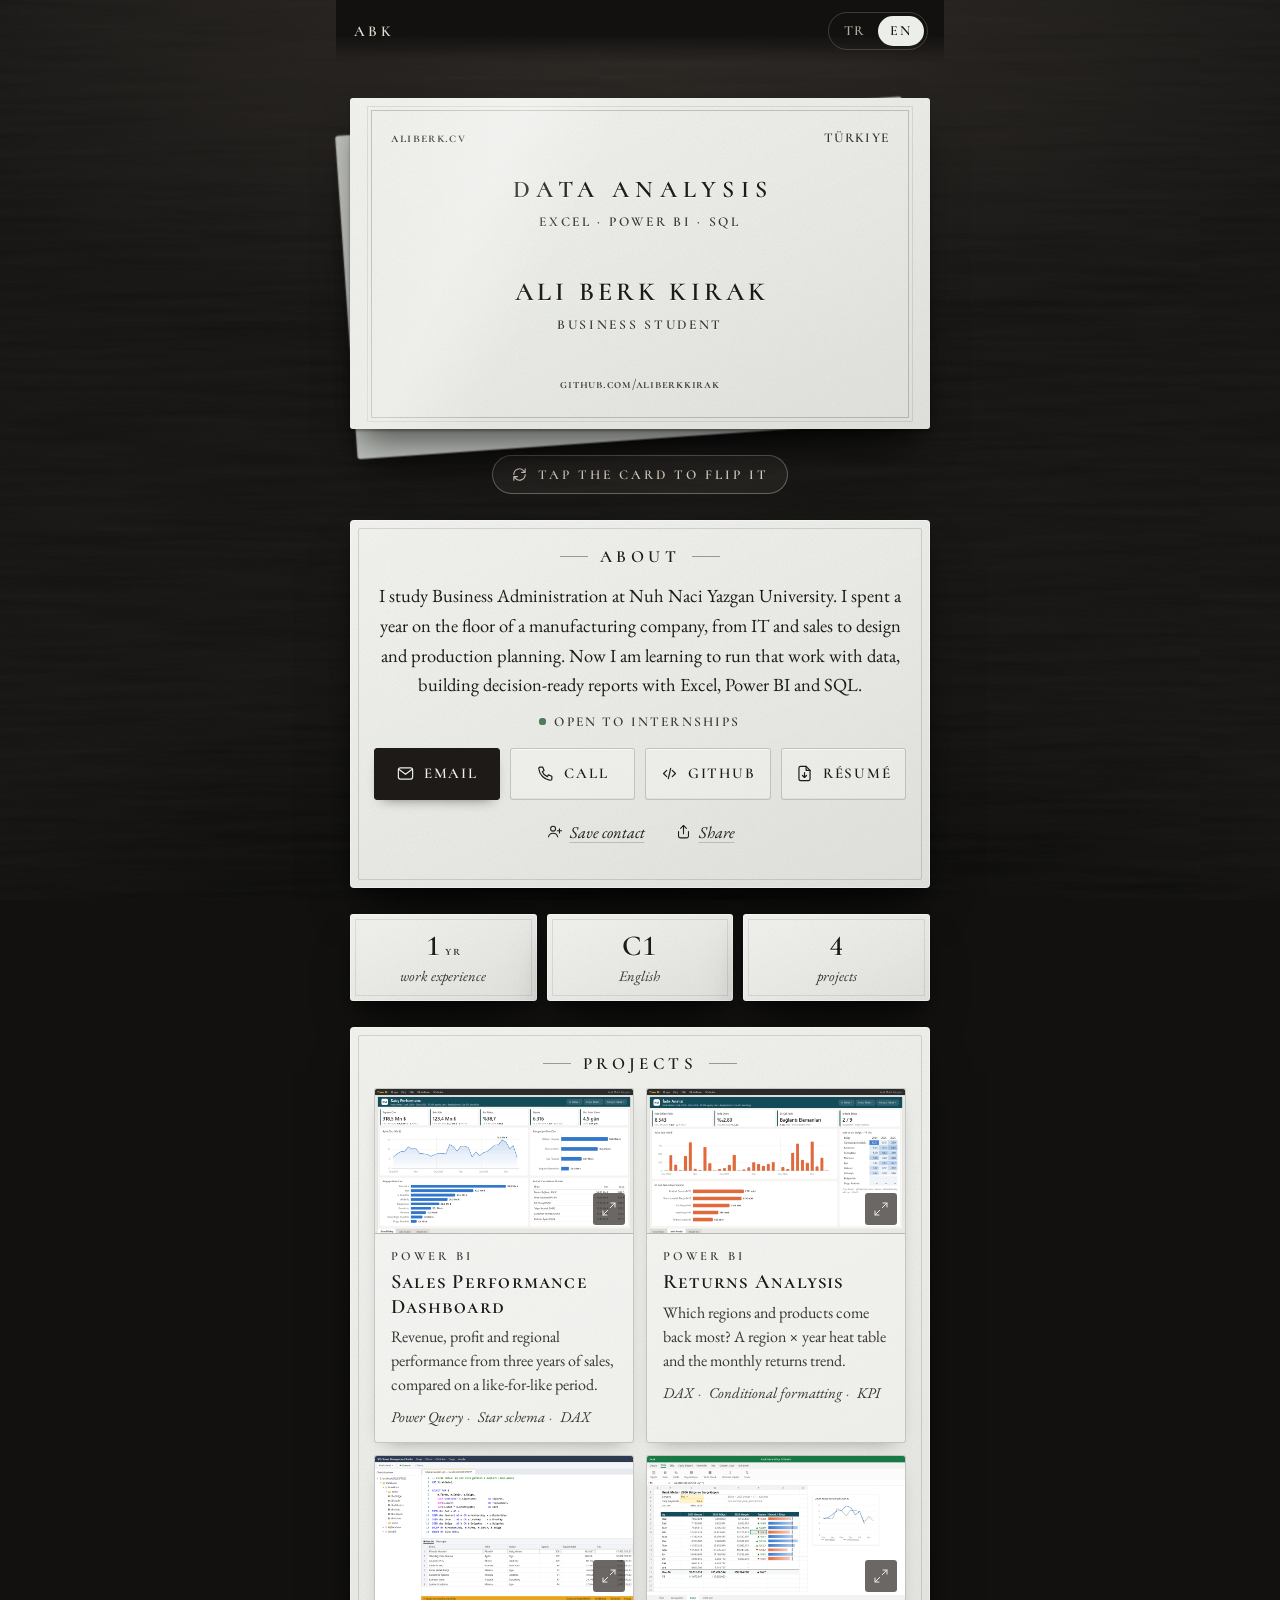
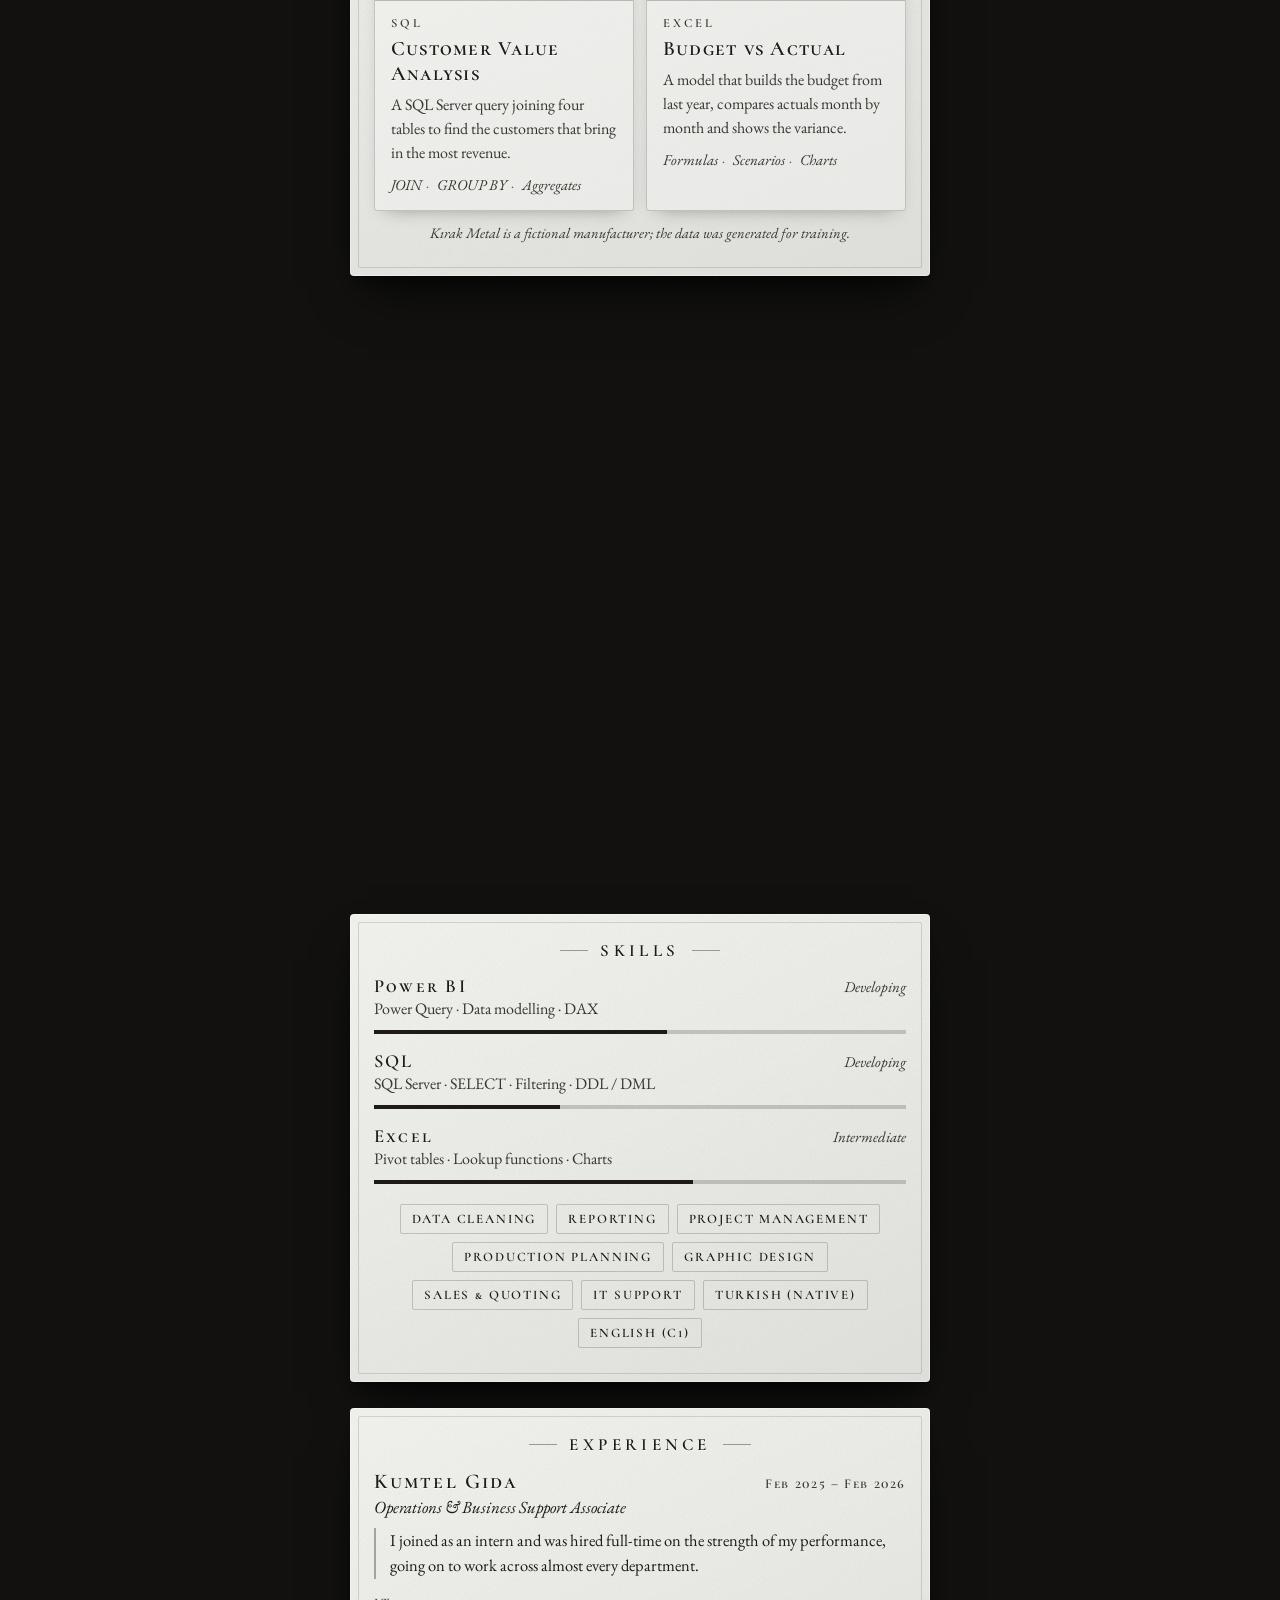
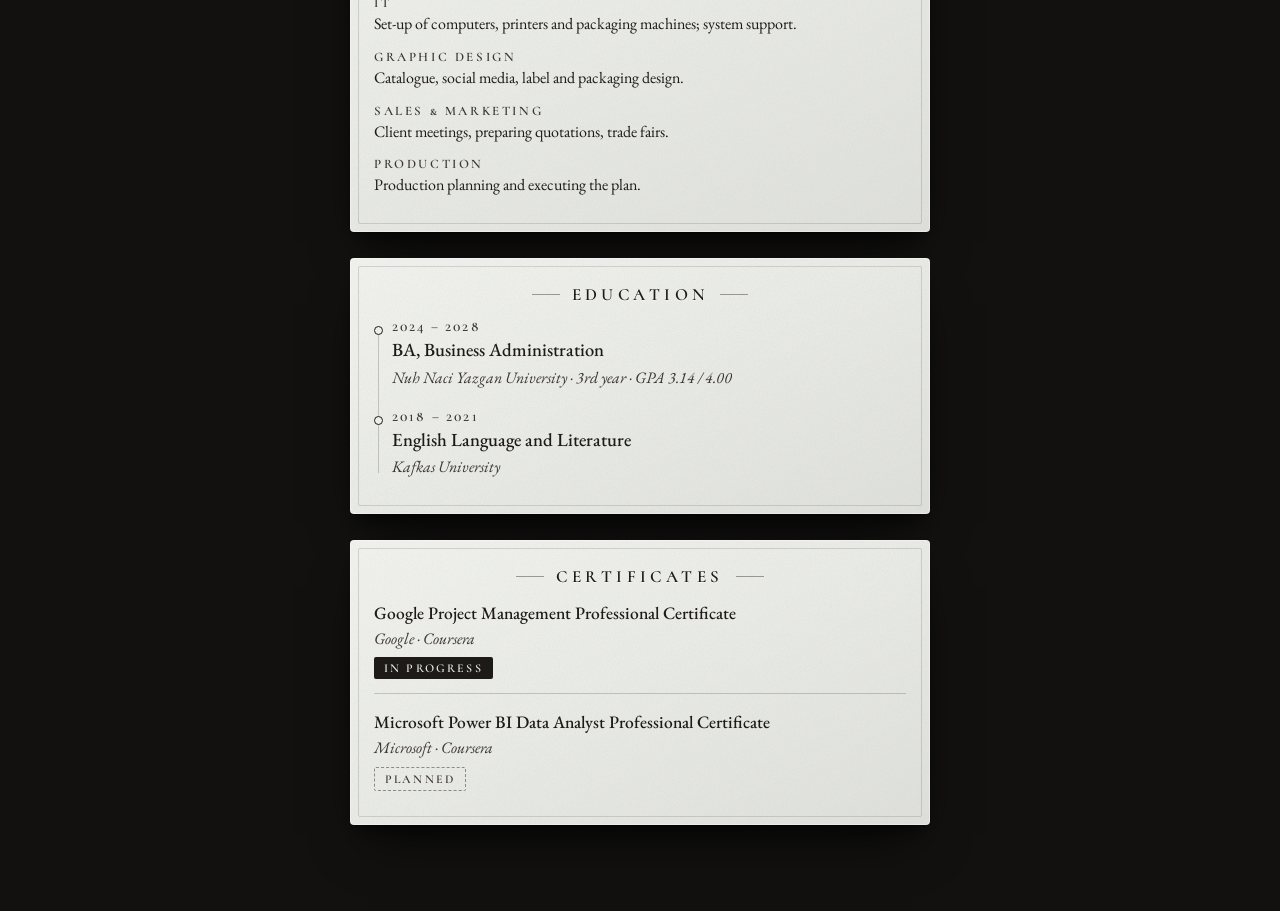
==== commit 5d3fa84d: "GANO 3,14; kâğıt yazısı kaldırıldı; çevirme ipucu öne çıktı ve tıklanınca kartı çevirir" ====
--- a/index.html
+++ b/index.html
@@ -74,8 +74,7 @@
         </div>
       </div>
     </div>
-    <p class="stok"><span data-l="tr">Soluk bulut beyazı · kabartma harf</span><span data-l="en">Pale nimbus white · raised lettering</span></p>
-    <p class="ipucu"><span data-l="tr">Çevirmek için karta dokun</span><span data-l="en">Tap the card to flip it</span></p>
+    <p class="ipucu"><svg viewBox="0 0 24 24" aria-hidden="true"><path d="M4 12a8 8 0 0 1 13.7-5.6L20 9M20 4v5h-5M20 12a8 8 0 0 1-13.7 5.6L4 15M4 20v-5h5"/></svg><span data-l="tr">Çevirmek için karta dokun</span><span data-l="en">Tap the card to flip it</span></p>
   </section>
 
   <!-- Tanıtım ve iletişim -->
@@ -260,7 +259,7 @@
       <li>
         <time>2024 – 2028</time>
         <strong><span data-l="tr">İşletme, Lisans</span><span data-l="en">BA, Business Administration</span></strong>
-        <span class="muted"><span data-l="tr">Nuh Naci Yazgan Üniversitesi · 3. sınıf</span><span data-l="en">Nuh Naci Yazgan University · 3rd year</span></span>
+        <span class="muted"><span data-l="tr">Nuh Naci Yazgan Üniversitesi · 3. sınıf · GANO 3,14 / 4,00</span><span data-l="en">Nuh Naci Yazgan University · 3rd year · GPA 3.14 / 4.00</span></span>
       </li>
       <li>
         <time>2018 – 2021</time>
--- a/assets/style.css
+++ b/assets/style.css
@@ -415,3 +415,15 @@
 .durum { justify-self: start; margin-top: 4px; font: 600 12px var(--serif-caps); font-style: normal; letter-spacing: .18em; text-transform: uppercase; padding: 4px 10px; border-radius: 2px; }
 .durum.devam { color: var(--bone); background: var(--ink); }
 .durum.hedef { color: var(--ink2); border: 1px dashed rgba(29, 26, 23, .45); }
+
+/* Çevirme ipucu: öne çıkan */
+.ipucu {
+  display: inline-flex; align-items: center; gap: 10px; margin-top: 26px; padding: 10px 18px;
+  font: 600 13.5px var(--serif-caps); letter-spacing: .22em; text-transform: uppercase;
+  color: var(--koyu-yazi); border: 1px solid rgba(228, 221, 205, .35); border-radius: 999px;
+  background: rgba(228, 221, 205, .06); animation: ipucu 2.8s ease-in-out infinite;
+}
+.ipucu svg { width: 17px; height: 17px; animation: don-ok 2.8s var(--ease) infinite; }
+@keyframes ipucu { 50% { border-color: rgba(228, 221, 205, .7); background: rgba(228, 221, 205, .12); } }
+@keyframes don-ok { 0%, 40% { transform: rotate(0); } 70%, 100% { transform: rotate(180deg); } }
+.ipucu { white-space: nowrap; font-size: clamp(11.5px, 3.4vw, 13.5px); letter-spacing: clamp(.12em, .6vw, .22em); cursor: pointer; }
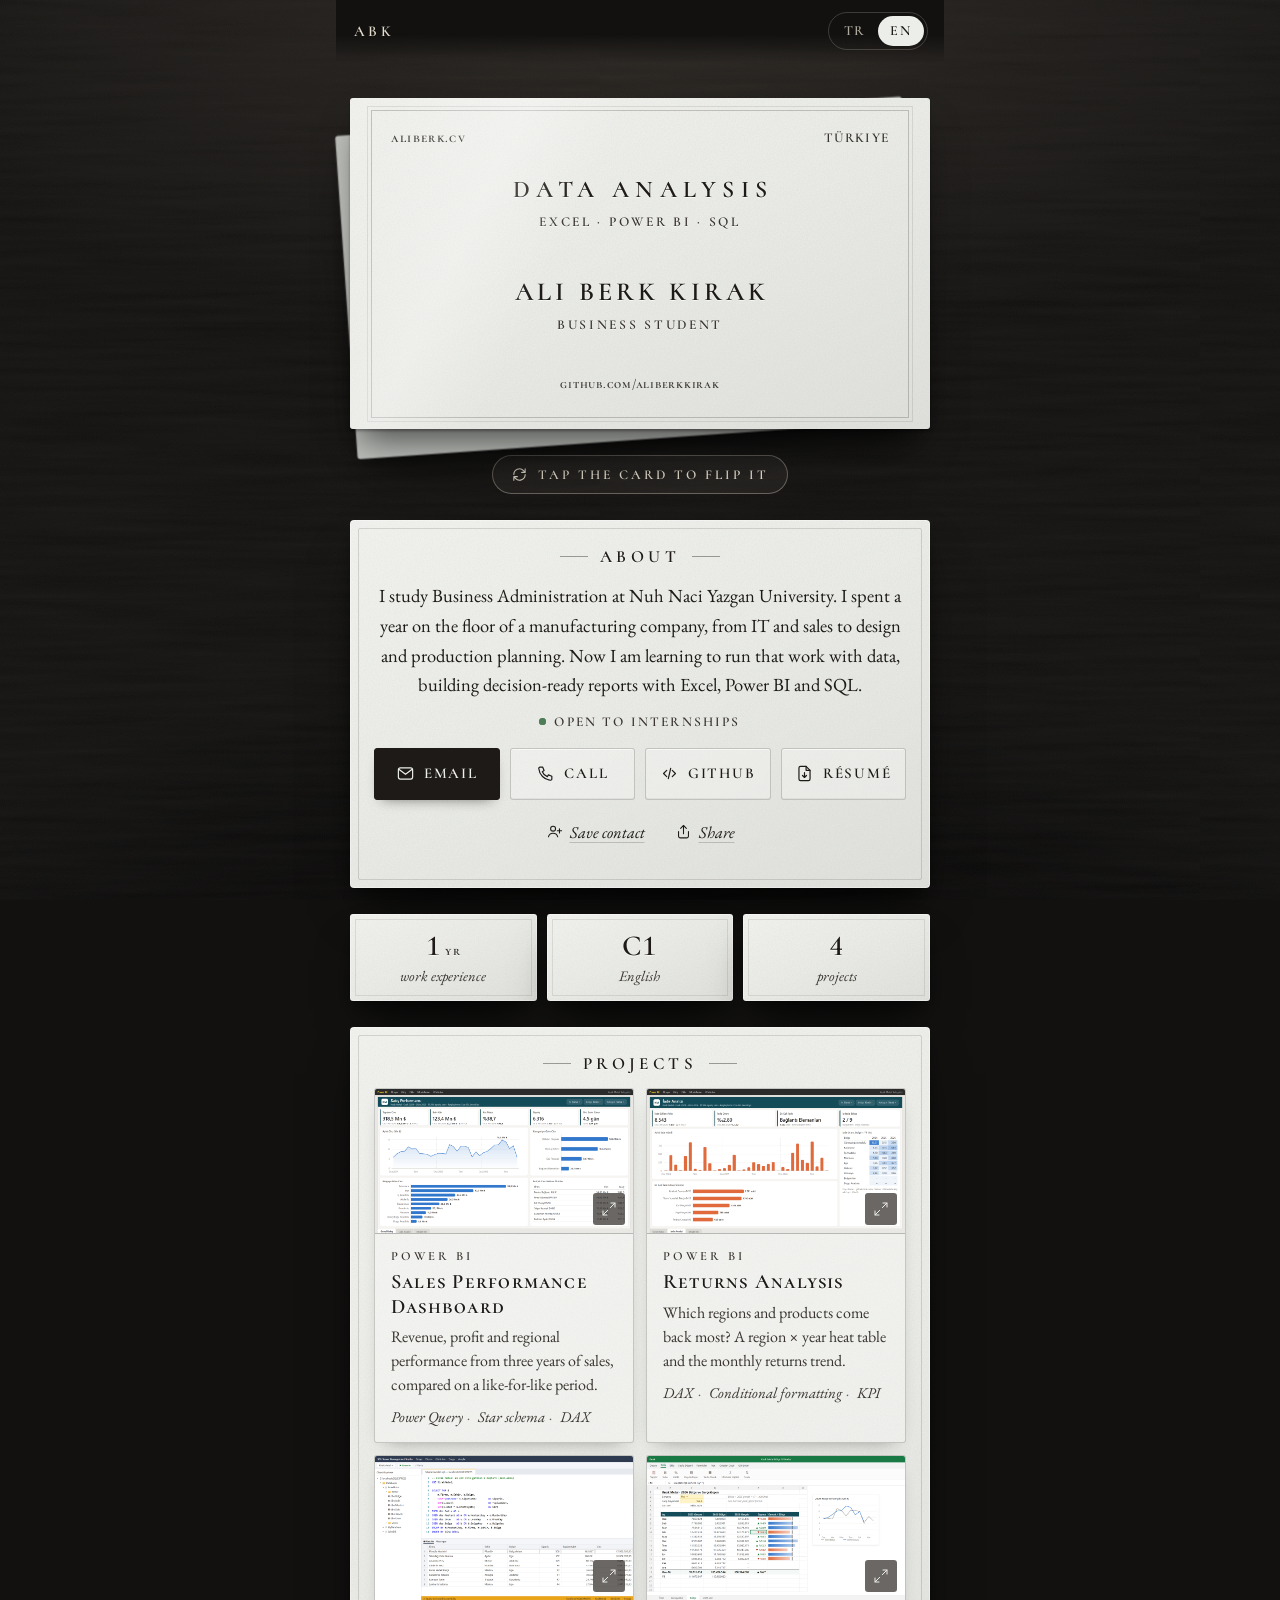
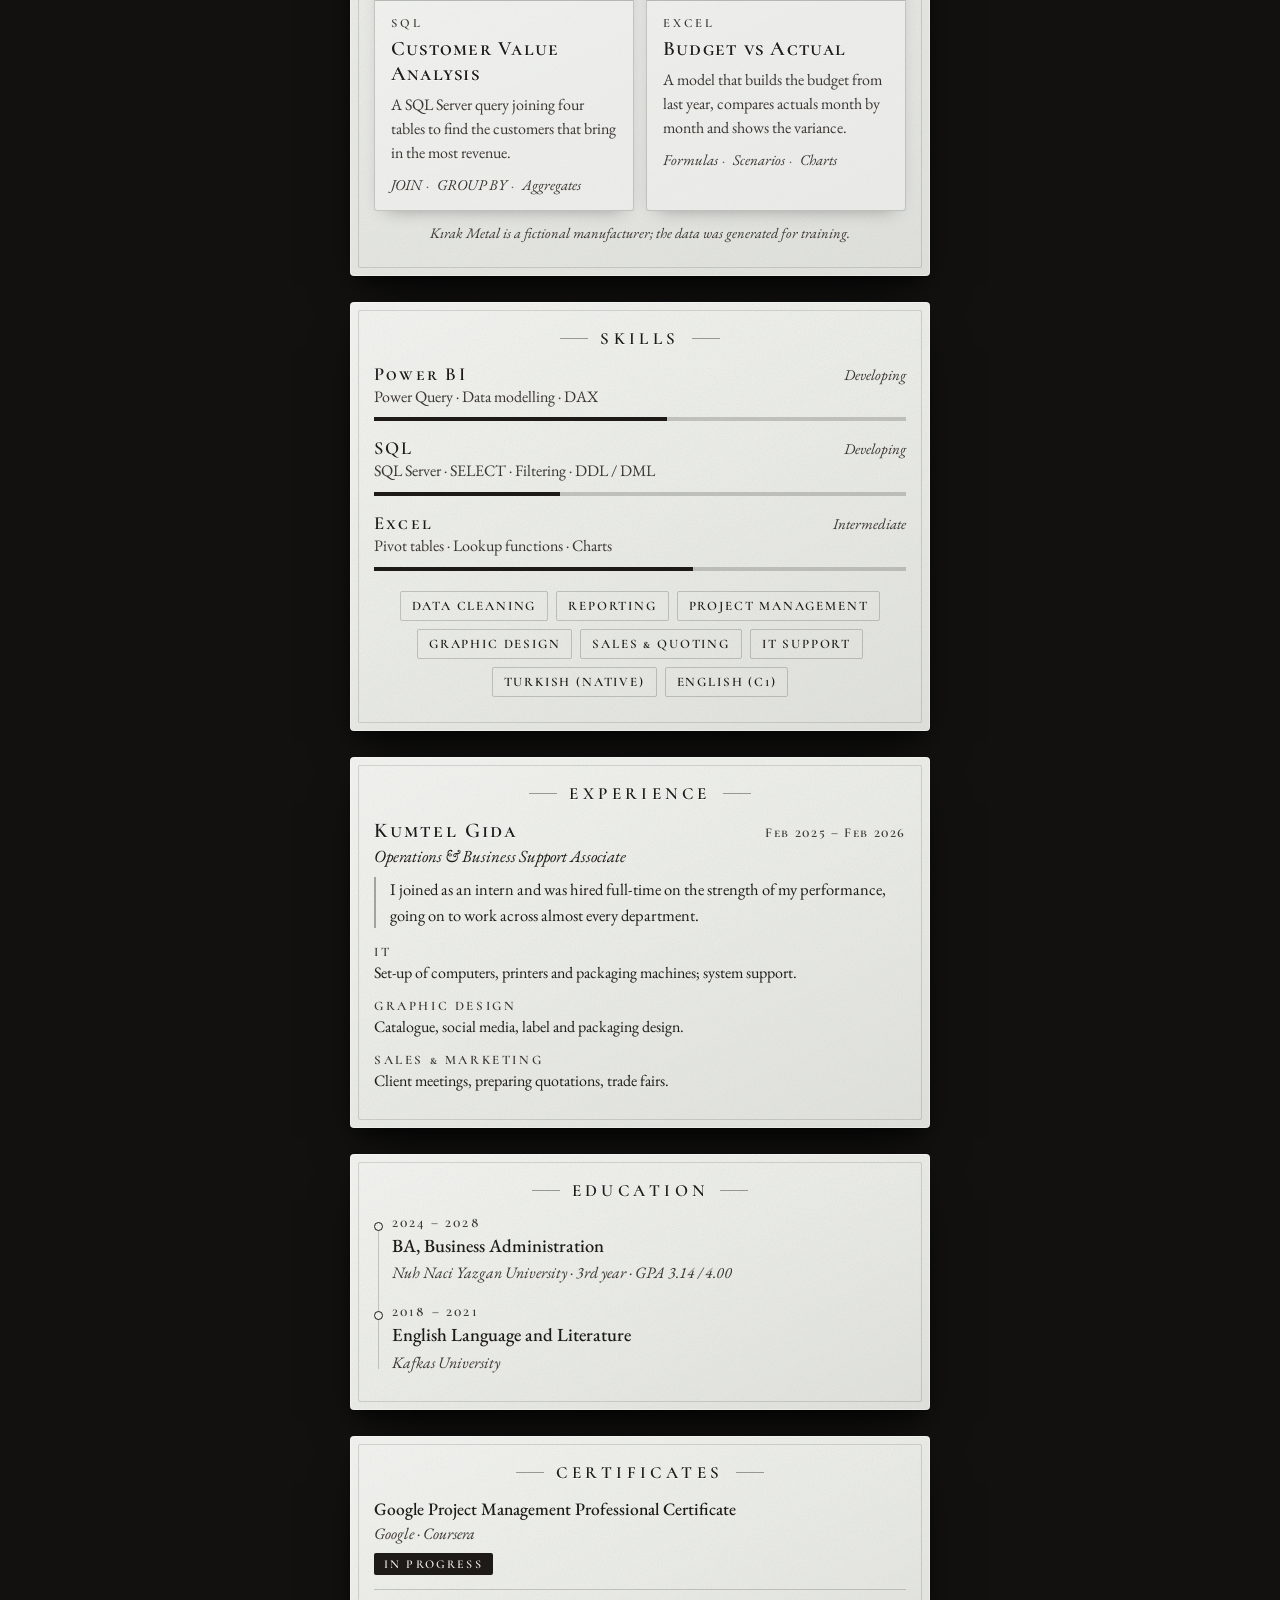
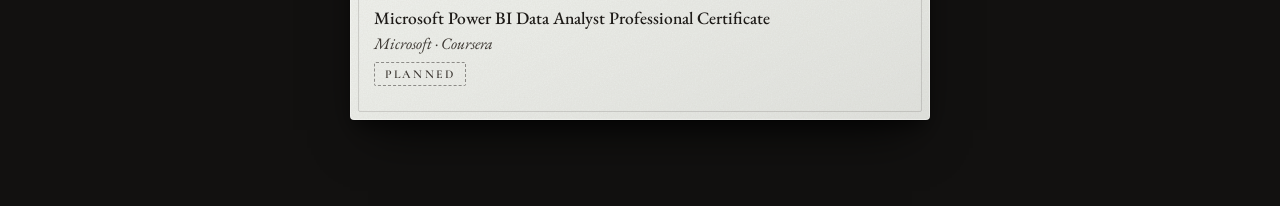
==== commit 57675b8a: "Yol Haritası kaldırıldı; yetkinliklerden Üretim planlama çıkarıldı Co-Authored-By: Claude Opus 5.5 <" ====
--- a/index.html
+++ b/index.html
@@ -184,22 +184,6 @@
     </p>
   </section>
 
-  <!-- Yol haritası -->
-  <section class="card kagit nimbus r" aria-labelledby="h-yol">
-    <h2 id="h-yol"><span data-l="tr">Yol Haritası</span><span data-l="en">Roadmap</span></h2>
-    <ol class="road">
-      <li class="done"><b>Excel</b><span data-l="tr">Temeller, formüller, pivot tablolar</span><span data-l="en">Basics, formulas, pivot tables</span></li>
-      <li class="done"><b>Power BI</b><span data-l="tr">Veri bağlama ve Power Query</span><span data-l="en">Connecting data and Power Query</span></li>
-      <li class="done"><b>Power BI</b><span data-l="tr">Veri modeli, yıldız şema</span><span data-l="en">Data model, star schema</span></li>
-      <li class="now"><b>Power BI</b><span data-l="tr">DAX ile hesaplamalar</span><span data-l="en">Calculations with DAX</span><em><span data-l="tr">Şu an</span><span data-l="en">Now</span></em></li>
-      <li class="now"><b>SQL</b><span data-l="tr">SELECT, filtreleme, tablolar</span><span data-l="en">SELECT, filtering, tables</span><em><span data-l="tr">Şu an</span><span data-l="en">Now</span></em></li>
-      <li><b>Power BI</b><span data-l="tr">Görselleştirme ve rapor tasarımı</span><span data-l="en">Visualisation and report design</span></li>
-      <li><b>SQL</b><span data-l="tr">JOIN, gruplama, analiz</span><span data-l="en">JOINs, grouping, analysis</span></li>
-      <li><b>Excel</b><span data-l="tr">İleri seviye ve modelleme</span><span data-l="en">Advanced use and modelling</span></li>
-      <li class="goal"><b><span data-l="tr">Hedef</span><span data-l="en">Goal</span></b><span data-l="tr">Veri Analisti</span><span data-l="en">Data Analyst</span></li>
-    </ol>
-  </section>
-
   <!-- Yetkinlikler -->
   <section class="card kagit eggshell r" aria-labelledby="h-yetkinlik">
     <h2 id="h-yetkinlik"><span data-l="tr">Yetkinlikler</span><span data-l="en">Skills</span></h2>
@@ -224,7 +208,6 @@
       <li><span data-l="tr">Veri temizleme</span><span data-l="en">Data cleaning</span></li>
       <li><span data-l="tr">Raporlama</span><span data-l="en">Reporting</span></li>
       <li><span data-l="tr">Proje yönetimi</span><span data-l="en">Project management</span></li>
-      <li><span data-l="tr">Üretim planlama</span><span data-l="en">Production planning</span></li>
       <li><span data-l="tr">Grafik tasarım</span><span data-l="en">Graphic design</span></li>
       <li><span data-l="tr">Satış ve teklif</span><span data-l="en">Sales &amp; quoting</span></li>
       <li><span data-l="tr">BT desteği</span><span data-l="en">IT support</span></li>
@@ -247,7 +230,6 @@
         <div><dt><span data-l="tr">Bilgi Teknolojileri</span><span data-l="en">IT</span></dt><dd><span data-l="tr">Bilgisayar, yazıcı ve ambalaj makinelerinin kurulumu; sistem desteği.</span><span data-l="en">Set-up of computers, printers and packaging machines; system support.</span></dd></div>
         <div><dt><span data-l="tr">Grafik Tasarım</span><span data-l="en">Graphic Design</span></dt><dd><span data-l="tr">Katalog, sosyal medya, etiket ve ambalaj tasarımı.</span><span data-l="en">Catalogue, social media, label and packaging design.</span></dd></div>
         <div><dt><span data-l="tr">Satış ve Pazarlama</span><span data-l="en">Sales &amp; Marketing</span></dt><dd><span data-l="tr">Müşteri görüşmeleri, teklif hazırlama, fuar çalışmaları.</span><span data-l="en">Client meetings, preparing quotations, trade fairs.</span></dd></div>
-        <div><dt><span data-l="tr">Üretim</span><span data-l="en">Production</span></dt><dd><span data-l="tr">Üretim planlaması ve planın uygulanması.</span><span data-l="en">Production planning and executing the plan.</span></dd></div>
       </dl>
     </article>
   </section>
--- a/assets/style.css
+++ b/assets/style.css
@@ -70,7 +70,7 @@
 .kagit.ivory { background-color: var(--ivory); }
 .kagit.nimbus { background-color: var(--nimbus); }
 /* Kabartma harf */
-.kagit h2, .k-firma, .k-kisi, .stat strong, .project h3, .road li b, .filigran {
+.kagit h2, .k-firma, .k-kisi, .stat strong, .project h3, .filigran {
   text-shadow: 0 1px 0 rgba(255, 255, 255, .7), 0 -.5px 0 rgba(0, 0, 0, .18);
 }
 
@@ -219,24 +219,6 @@
   .dots { display: none; }
 }
 
-/* ---------- Yol haritası ---------- */
-.road { list-style: none; margin: 0; padding: 0 0 0 30px; position: relative; display: grid; gap: 14px; }
-.road::before { content: ""; position: absolute; left: 9px; top: 8px; bottom: 8px; width: 1px; background: var(--hair); }
-.road::after { content: ""; position: absolute; left: 8.5px; top: 8px; width: 2px; height: 0; background: var(--ink); transition: height 1.6s var(--ease) .2s; }
-.in .road::after, html:not(.js) .road::after { height: 46%; }
-.road li { position: relative; display: grid; gap: 0; font-size: 16px; color: var(--ink2); }
-.road li b { font: 500 12px var(--serif-caps); letter-spacing: .22em; text-transform: uppercase; color: var(--muted); }
-.road li::before { content: ""; position: absolute; left: -27px; top: 4px; width: 13px; height: 13px; border-radius: 50%; background: var(--nimbus); border: 1px solid rgba(43, 39, 35, .35); }
-.road li.done { color: var(--ink); }
-.road li.done::before { background: var(--ink); border-color: var(--ink); }
-.road li.done::after { content: ""; position: absolute; left: -23.5px; top: 8px; width: 6px; height: 3px; border: solid var(--nimbus); border-width: 0 0 1.5px 1.5px; transform: rotate(-45deg); }
-.road li.now { color: var(--ink); font-weight: 500; }
-.road li.now::before { border: 1.5px solid var(--ink); box-shadow: 0 0 0 4px rgba(43, 39, 35, .1); animation: simdi 2.4s ease-in-out infinite; }
-@keyframes simdi { 50% { box-shadow: 0 0 0 7px rgba(43, 39, 35, .04); } }
-.road li em { position: absolute; right: 0; top: 1px; font: italic 13px var(--serif); color: var(--ink2); }
-.road li.goal::before { content: "✦"; display: grid; place-items: center; font-size: 10px; color: var(--bone); background: var(--ink); border-color: var(--ink); width: 17px; height: 17px; left: -29px; top: 3px; }
-.road li.goal { font: 500 19px var(--serif-caps); letter-spacing: .08em; color: var(--ink); }
-
 /* ---------- Yetkinlikler ---------- */
 .skills { display: grid; gap: 16px; }
 .skill-top { display: flex; align-items: baseline; justify-content: space-between; gap: 10px; }
@@ -299,7 +281,6 @@
   *, *::before, *::after { animation: none !important; transition: none !important; }
   .js .r { opacity: 1; transform: none; }
   .bar span { transform: none; }
-  .road::after { height: 46%; }
   html { scroll-behavior: auto; }
 }
 @media print {
@@ -363,10 +344,6 @@
 .project p { font-size: 16px; color: var(--ink2); }
 .uses li { font-size: 15px; color: var(--ink2); }
 .note { font-size: 14.5px; color: var(--ink2); }
-.road li { font-size: 17px; }
-.road li b { font-size: 13px; font-weight: 600; color: var(--ink2); }
-.road li em { font-size: 14.5px; color: var(--ink); font-weight: 500; }
-.road li.goal { font-size: 21px; font-weight: 600; }
 .skill-top strong { font-size: 18.5px; font-weight: 600; }
 .skill-top em { font-size: 15px; color: var(--ink2); }
 .skill p { font-size: 16px; }
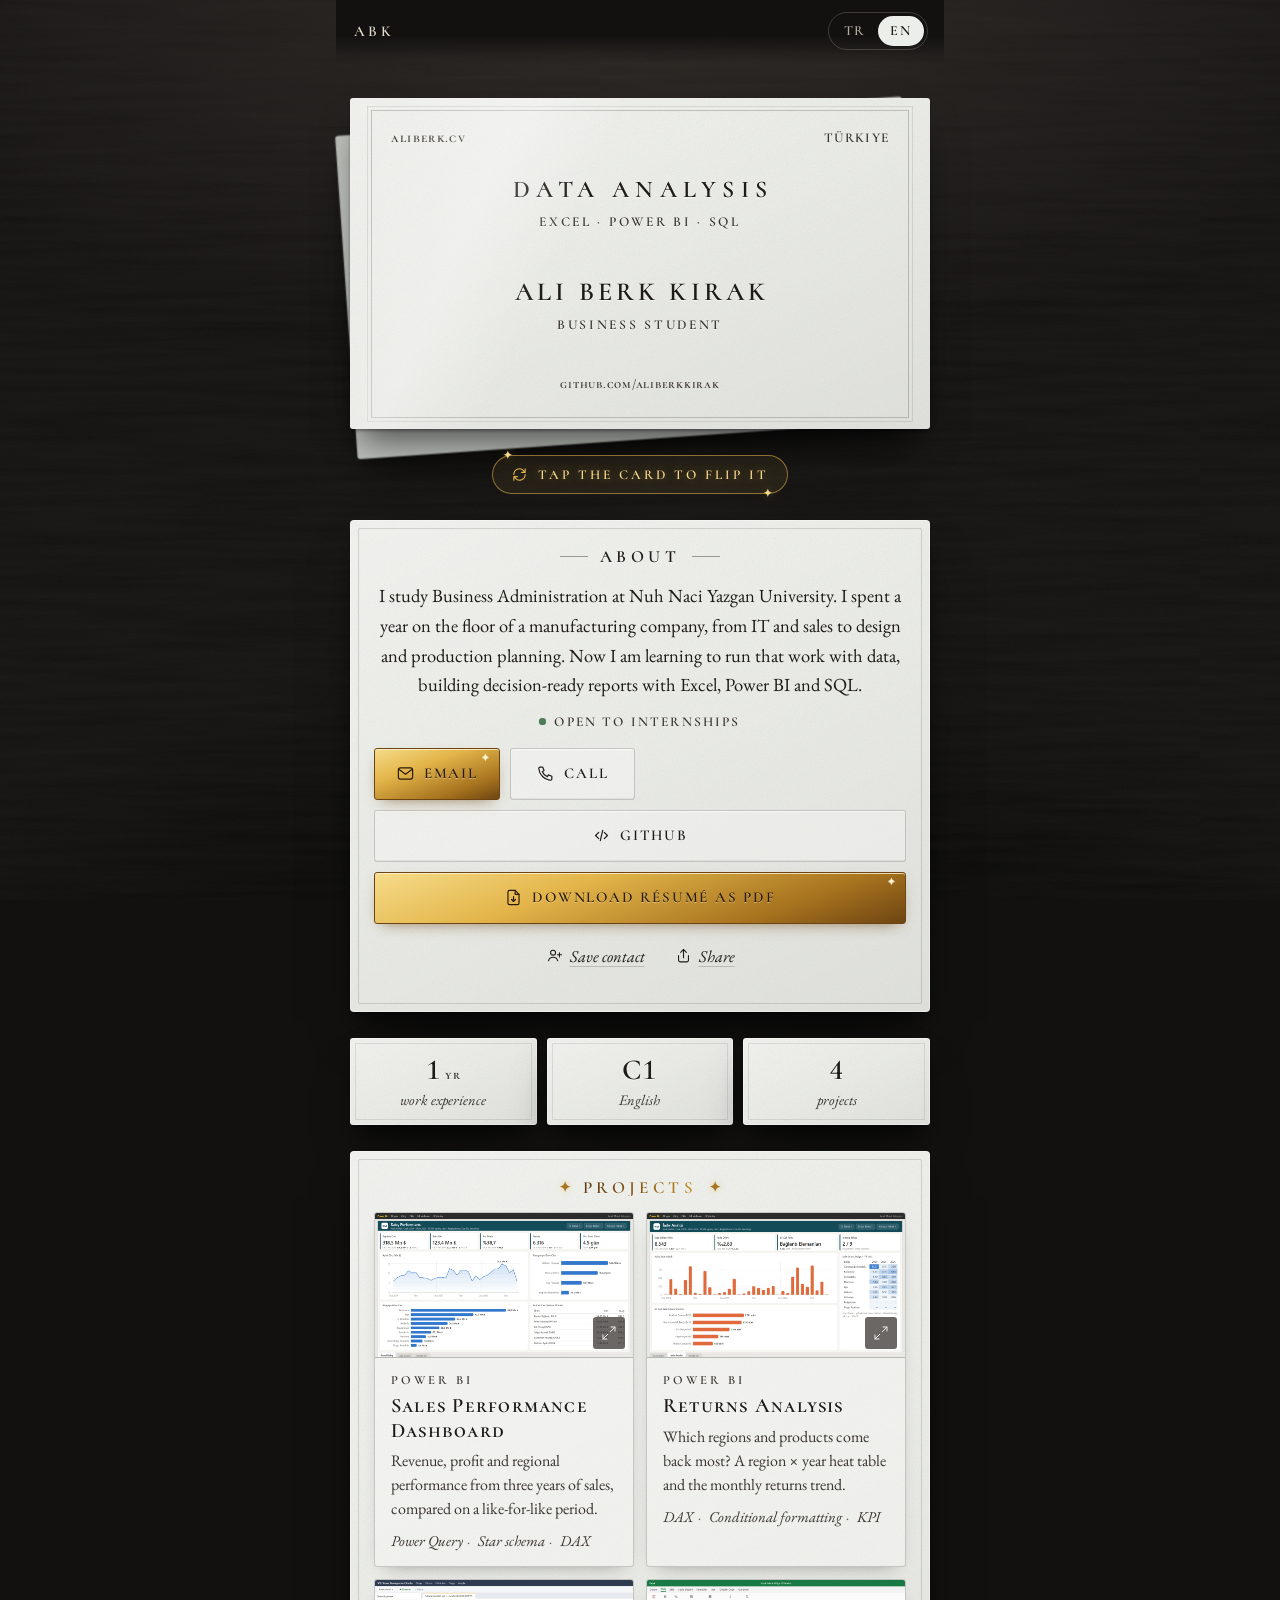
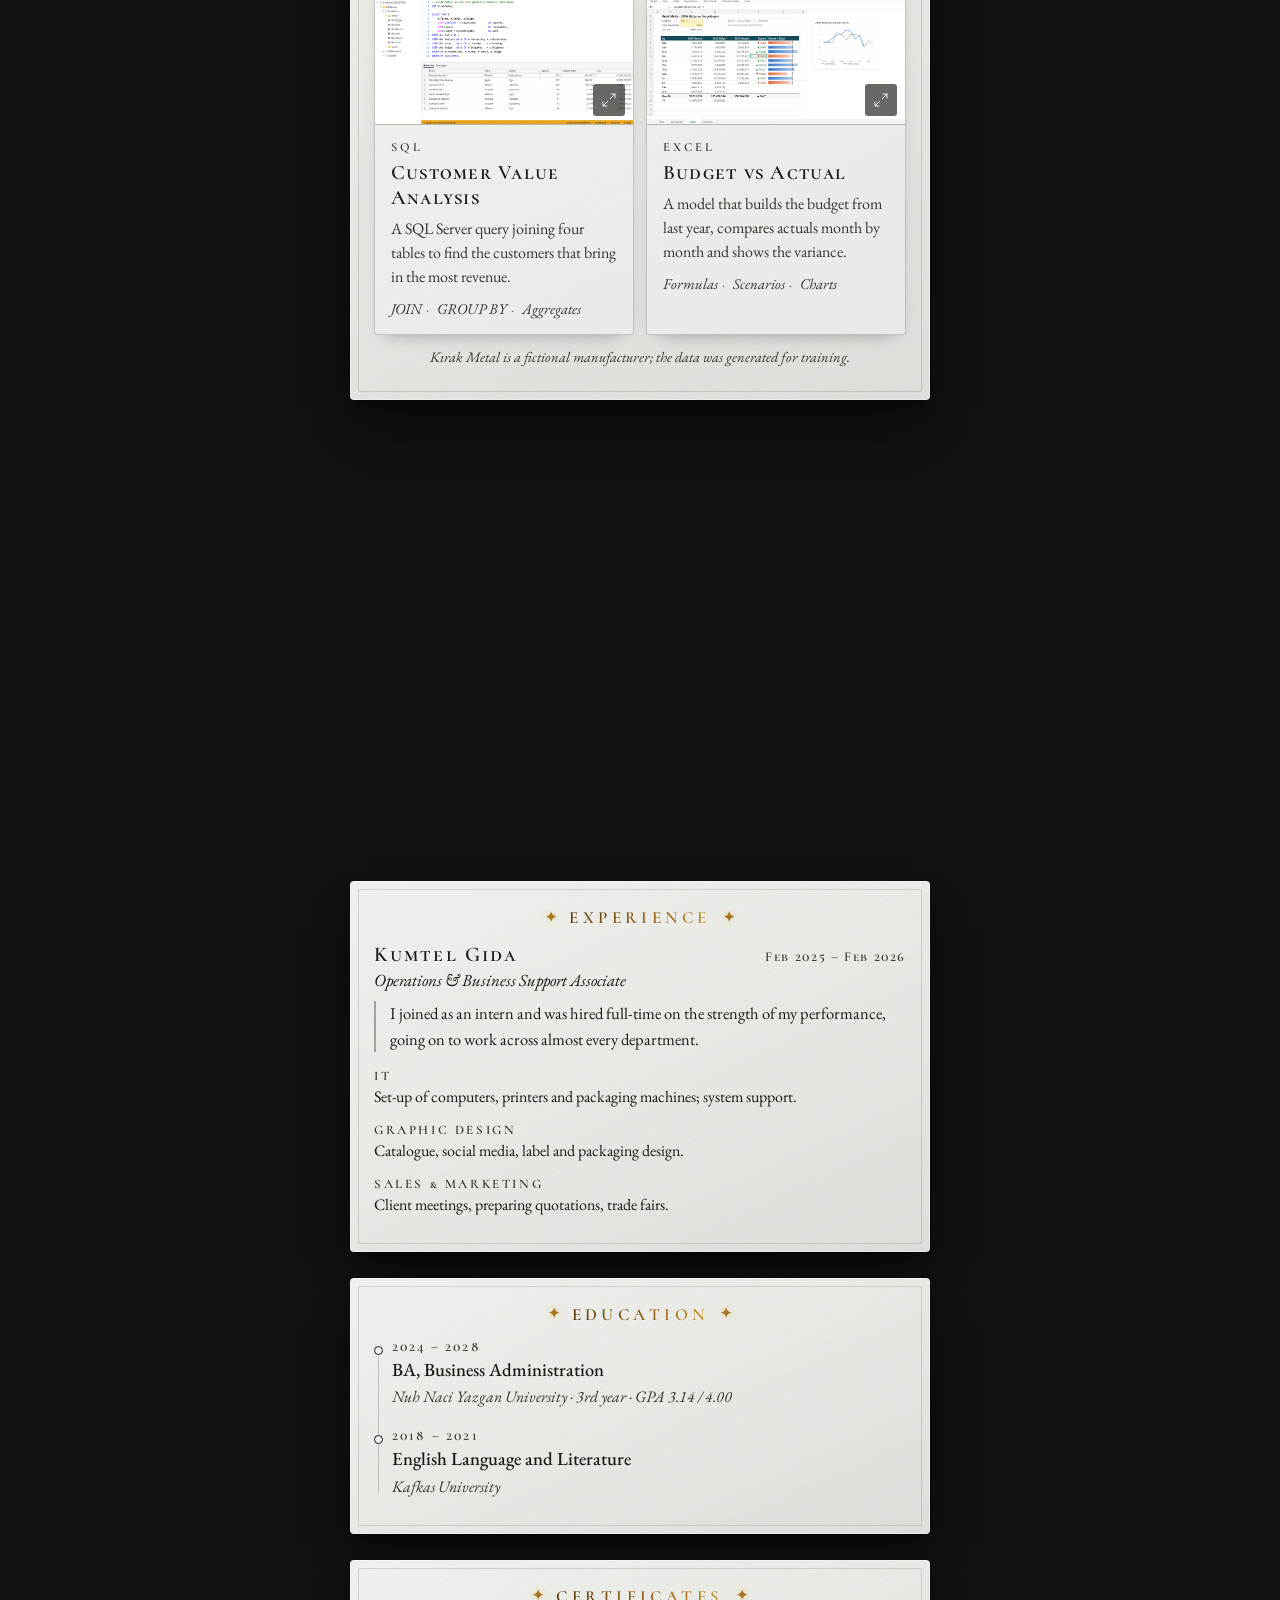
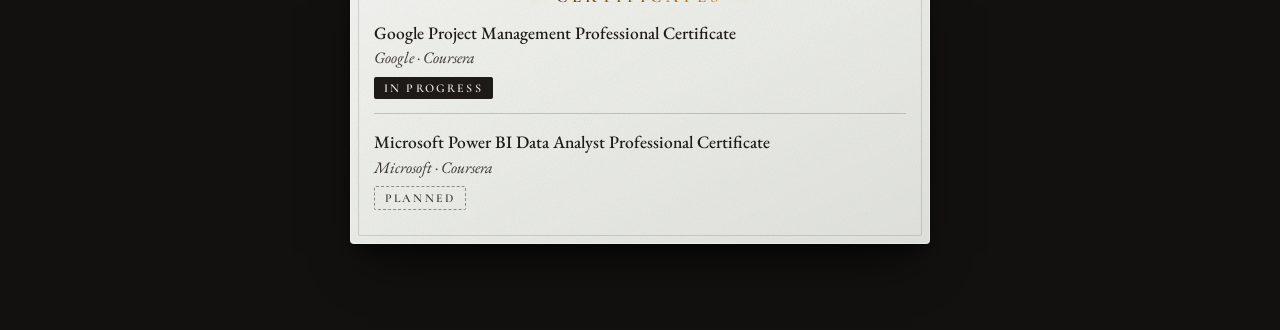
==== commit 054c1e59: "Altın vurgular: çevirme ipucu, E-posta ve Özgeçmiş düğmeleri, bölüm başlıkları Co-Authored-By: Claud" ====
--- a/index.html
+++ b/index.html
@@ -74,7 +74,7 @@
         </div>
       </div>
     </div>
-    <p class="ipucu"><svg viewBox="0 0 24 24" aria-hidden="true"><path d="M4 12a8 8 0 0 1 13.7-5.6L20 9M20 4v5h-5M20 12a8 8 0 0 1-13.7 5.6L4 15M4 20v-5h5"/></svg><span data-l="tr">Çevirmek için karta dokun</span><span data-l="en">Tap the card to flip it</span></p>
+    <p class="ipucu altin-ipucu"><svg viewBox="0 0 24 24" aria-hidden="true"><path d="M4 12a8 8 0 0 1 13.7-5.6L20 9M20 4v5h-5M20 12a8 8 0 0 1-13.7 5.6L4 15M4 20v-5h5"/></svg><span data-l="tr">Çevirmek için karta dokun</span><span data-l="en">Tap the card to flip it</span></p>
   </section>
 
   <!-- Tanıtım ve iletişim -->
@@ -88,7 +88,7 @@
       <li class="status"><i aria-hidden="true"></i><span data-l="tr">Staj fırsatlarına açık</span><span data-l="en">Open to internships</span></li>
     </ul>
     <nav class="actions" aria-label="İletişim">
-      <a class="btn primary" href="mailto:aliberkkrk@gmail.com">
+      <a class="btn primary altin-btn" href="mailto:aliberkkrk@gmail.com">
         <svg viewBox="0 0 24 24" aria-hidden="true"><rect x="3" y="5" width="18" height="14" rx="2.5"/><path d="m4 7 8 6 8-6"/></svg>
         <span data-l="tr">E-posta</span><span data-l="en">Email</span>
       </a>
@@ -96,13 +96,13 @@
         <svg viewBox="0 0 24 24" aria-hidden="true"><path d="M5 4h3.5l1.7 4.3-2.2 1.4a11 11 0 0 0 6.3 6.3l1.4-2.2L20 15.5V19a1.5 1.5 0 0 1-1.6 1.5A16.5 16.5 0 0 1 3.5 5.6 1.5 1.5 0 0 1 5 4z"/></svg>
         <span data-l="tr">Ara</span><span data-l="en">Call</span>
       </a>
-      <a class="btn" href="https://github.com/aliberkkirak" target="_blank" rel="noopener">
+      <a class="btn genis" href="https://github.com/aliberkkirak" target="_blank" rel="noopener">
         <svg viewBox="0 0 24 24" aria-hidden="true"><path d="m8.5 8-4 4 4 4M15.5 8l4 4-4 4M13.5 5.5l-3 13"/></svg>
         <span lang="en">GitHub</span>
       </a>
-      <a class="btn" href="assets/Ali-Berk-Kirak-CV.pdf" data-todo="cv">
+      <a class="btn altin-btn genis" href="assets/Ali-Berk-Kirak-CV.pdf" download data-todo="cv">
         <svg viewBox="0 0 24 24" aria-hidden="true"><path d="M14 3H7a2 2 0 0 0-2 2v14a2 2 0 0 0 2 2h10a2 2 0 0 0 2-2V8z"/><path d="M14 3v5h5M12 11v6M9.5 14.5 12 17l2.5-2.5"/></svg>
-        <span data-l="tr">Özgeçmiş</span><span data-l="en">Résumé</span>
+        <span data-l="tr">Özgeçmişi PDF olarak indir</span><span data-l="en">Download résumé as PDF</span>
       </a>
     </nav>
     <div class="sub-actions">
@@ -126,7 +126,7 @@
 
   <!-- Projeler -->
   <section class="card kagit ivory r" aria-labelledby="h-proje" id="projeler">
-    <h2 id="h-proje"><span data-l="tr">Projeler</span><span data-l="en">Projects</span></h2>
+    <h2 class="altin" id="h-proje"><span data-l="tr">Projeler</span><span data-l="en">Projects</span></h2>
     <div class="projects" id="carousel">
       <article class="project">
         <button class="shot" type="button" data-i="0" aria-label="Büyüt">
@@ -218,7 +218,7 @@
 
   <!-- Deneyim -->
   <section class="card kagit r" aria-labelledby="h-deneyim">
-    <h2 id="h-deneyim"><span data-l="tr">Deneyim</span><span data-l="en">Experience</span></h2>
+    <h2 class="altin" id="h-deneyim"><span data-l="tr">Deneyim</span><span data-l="en">Experience</span></h2>
     <article class="is">
       <div class="is-ust">
         <strong lang="tr">Kumtel Gıda</strong>
@@ -236,7 +236,7 @@
 
   <!-- Eğitim -->
   <section class="card kagit r" aria-labelledby="h-egitim">
-    <h2 id="h-egitim"><span data-l="tr">Eğitim</span><span data-l="en">Education</span></h2>
+    <h2 class="altin" id="h-egitim"><span data-l="tr">Eğitim</span><span data-l="en">Education</span></h2>
     <ol class="timeline">
       <li>
         <time>2024 – 2028</time>
@@ -253,7 +253,7 @@
 
   <!-- Sertifikalar -->
   <section class="card kagit r" aria-labelledby="h-sertifika">
-    <h2 id="h-sertifika"><span data-l="tr">Sertifikalar</span><span data-l="en">Certificates</span></h2>
+    <h2 class="altin" id="h-sertifika"><span data-l="tr">Sertifikalar</span><span data-l="en">Certificates</span></h2>
     <ul class="sertifika">
       <li>
         <strong lang="en">Google Project Management Professional Certificate</strong>
--- a/assets/style.css
+++ b/assets/style.css
@@ -404,3 +404,66 @@
 @keyframes ipucu { 50% { border-color: rgba(228, 221, 205, .7); background: rgba(228, 221, 205, .12); } }
 @keyframes don-ok { 0%, 40% { transform: rotate(0); } 70%, 100% { transform: rotate(180deg); } }
 .ipucu { white-space: nowrap; font-size: clamp(11.5px, 3.4vw, 13.5px); letter-spacing: clamp(.12em, .6vw, .22em); cursor: pointer; }
+
+/* ---------- Altın vurgular (2026-11-12) ---------- */
+:root {
+  --altin-koyu: #6e4512; --altin: #a8741f; --altin-acik: #e3b54a; --altin-parlak: #f6dc8a;
+  --altin-yaldiz: linear-gradient(100deg, var(--altin-koyu) 0%, var(--altin) 22%, var(--altin-acik) 42%, var(--altin-parlak) 50%, var(--altin-acik) 58%, var(--altin) 78%, var(--altin-koyu) 100%);
+}
+@keyframes yaldiz { from { background-position: 100% 0; } to { background-position: -100% 0; } }
+@keyframes yildiz { 0%, 100% { opacity: .55; transform: scale(.8) rotate(0); } 50% { opacity: 1; transform: scale(1.15) rotate(45deg); } }
+
+/* Başlıklar: yaldızlı yazı, iki yanda yıldız */
+.kagit h2.altin, h2.altin > span { text-shadow: none; }
+h2.altin > span {
+  background: linear-gradient(100deg, #5c3a0e 0%, #8a5a16 25%, #b8801f 45%, #d09a2c 50%, #b8801f 55%, #8a5a16 75%, #5c3a0e 100%); background-size: 200% 100%;
+  -webkit-background-clip: text; background-clip: text; color: transparent; -webkit-text-fill-color: transparent;
+  animation: yaldiz 5s linear infinite; font-weight: 700;
+  filter: drop-shadow(0 1px 0 rgba(255, 255, 255, .5));
+}
+h2.altin::before, h2.altin::after {
+  content: "✦"; width: auto; height: auto; background: none; color: var(--altin); font-size: 14px; letter-spacing: 0;
+  text-shadow: 0 0 6px rgba(227, 181, 74, .55); animation: yildiz 2.6s ease-in-out infinite;
+}
+h2.altin::after { animation-delay: 1.3s; }
+
+/* Düğmeler: altın zemin, parıltı geçişi */
+.btn.altin-btn {
+  position: relative; overflow: hidden; color: #2a1a06; border: 1px solid var(--altin-koyu);
+  background: linear-gradient(160deg, var(--altin-parlak) 0%, var(--altin-acik) 35%, var(--altin) 75%, var(--altin-koyu) 100%);
+  box-shadow: inset 0 1px 0 rgba(255, 246, 214, .8), 0 6px 16px -8px rgba(110, 69, 18, .8);
+  text-shadow: 0 1px 0 rgba(255, 240, 200, .5);
+}
+.btn.altin-btn::after {
+  content: ""; position: absolute; top: 0; bottom: 0; left: -60%; width: 40%; pointer-events: none;
+  background: linear-gradient(100deg, transparent, rgba(255, 255, 255, .65), transparent); transform: skewX(-20deg);
+  animation: parilti 3.6s ease-in-out infinite;
+}
+@keyframes parilti { 0%, 55% { left: -60%; } 100% { left: 130%; } }
+.btn.altin-btn::before {
+  content: "✦"; position: absolute; top: 4px; right: 8px; font-size: 10px; color: #fff6d6; animation: yildiz 2.2s ease-in-out infinite;
+}
+.btn.genis { grid-column: 1 / -1; }
+@media (hover: hover) { .btn.altin-btn:hover { border-color: var(--altin-koyu); filter: brightness(1.06); } .btn.primary.altin-btn:hover { background: linear-gradient(160deg, var(--altin-parlak) 0%, var(--altin-acik) 35%, var(--altin) 75%, var(--altin-koyu) 100%); } }
+
+/* Çevirme ipucu: koyu masada altın */
+.ipucu.altin-ipucu {
+  color: var(--altin-parlak); border-color: rgba(227, 181, 74, .55);
+  background: rgba(227, 181, 74, .08); text-shadow: 0 0 10px rgba(227, 181, 74, .45);
+  animation: ipucu-altin 2.8s ease-in-out infinite; position: relative;
+}
+.ipucu.altin-ipucu svg { color: var(--altin-acik); }
+.ipucu.altin-ipucu::before, .ipucu.altin-ipucu::after {
+  content: "✦"; position: absolute; font-size: 11px; color: var(--altin-parlak); animation: yildiz 2.4s ease-in-out infinite;
+}
+.ipucu.altin-ipucu::before { top: -7px; left: 10px; }
+.ipucu.altin-ipucu::after { bottom: -7px; right: 12px; animation-delay: 1.2s; }
+@keyframes ipucu-altin { 50% { border-color: rgba(246, 220, 138, .95); background: rgba(227, 181, 74, .16); box-shadow: 0 0 18px -4px rgba(227, 181, 74, .55); } }
+
+@media (prefers-reduced-motion: reduce) {
+  h2.altin > span { background-position: 50% 0; }
+  .btn.altin-btn::after { display: none; }
+}
+@media print {
+  h2.altin > span { -webkit-text-fill-color: var(--altin-koyu); color: var(--altin-koyu); background: none; }
+}
